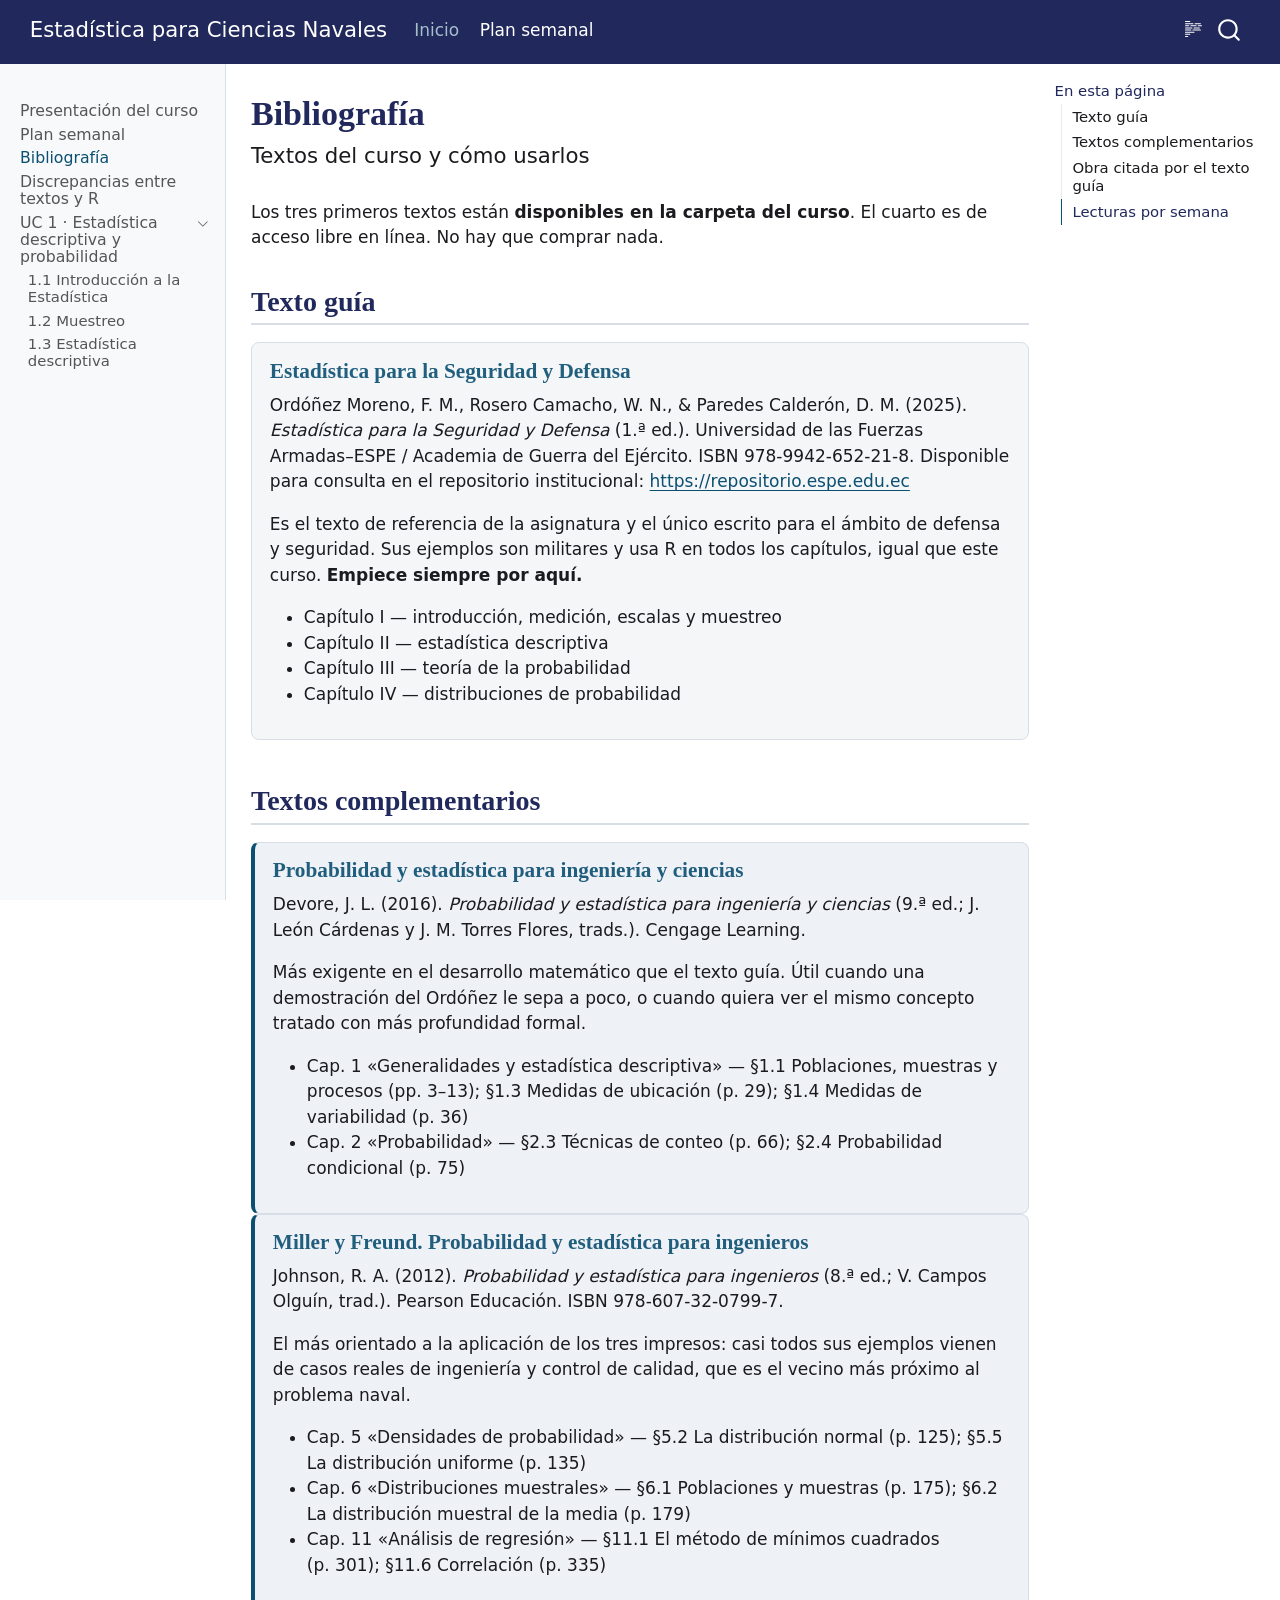
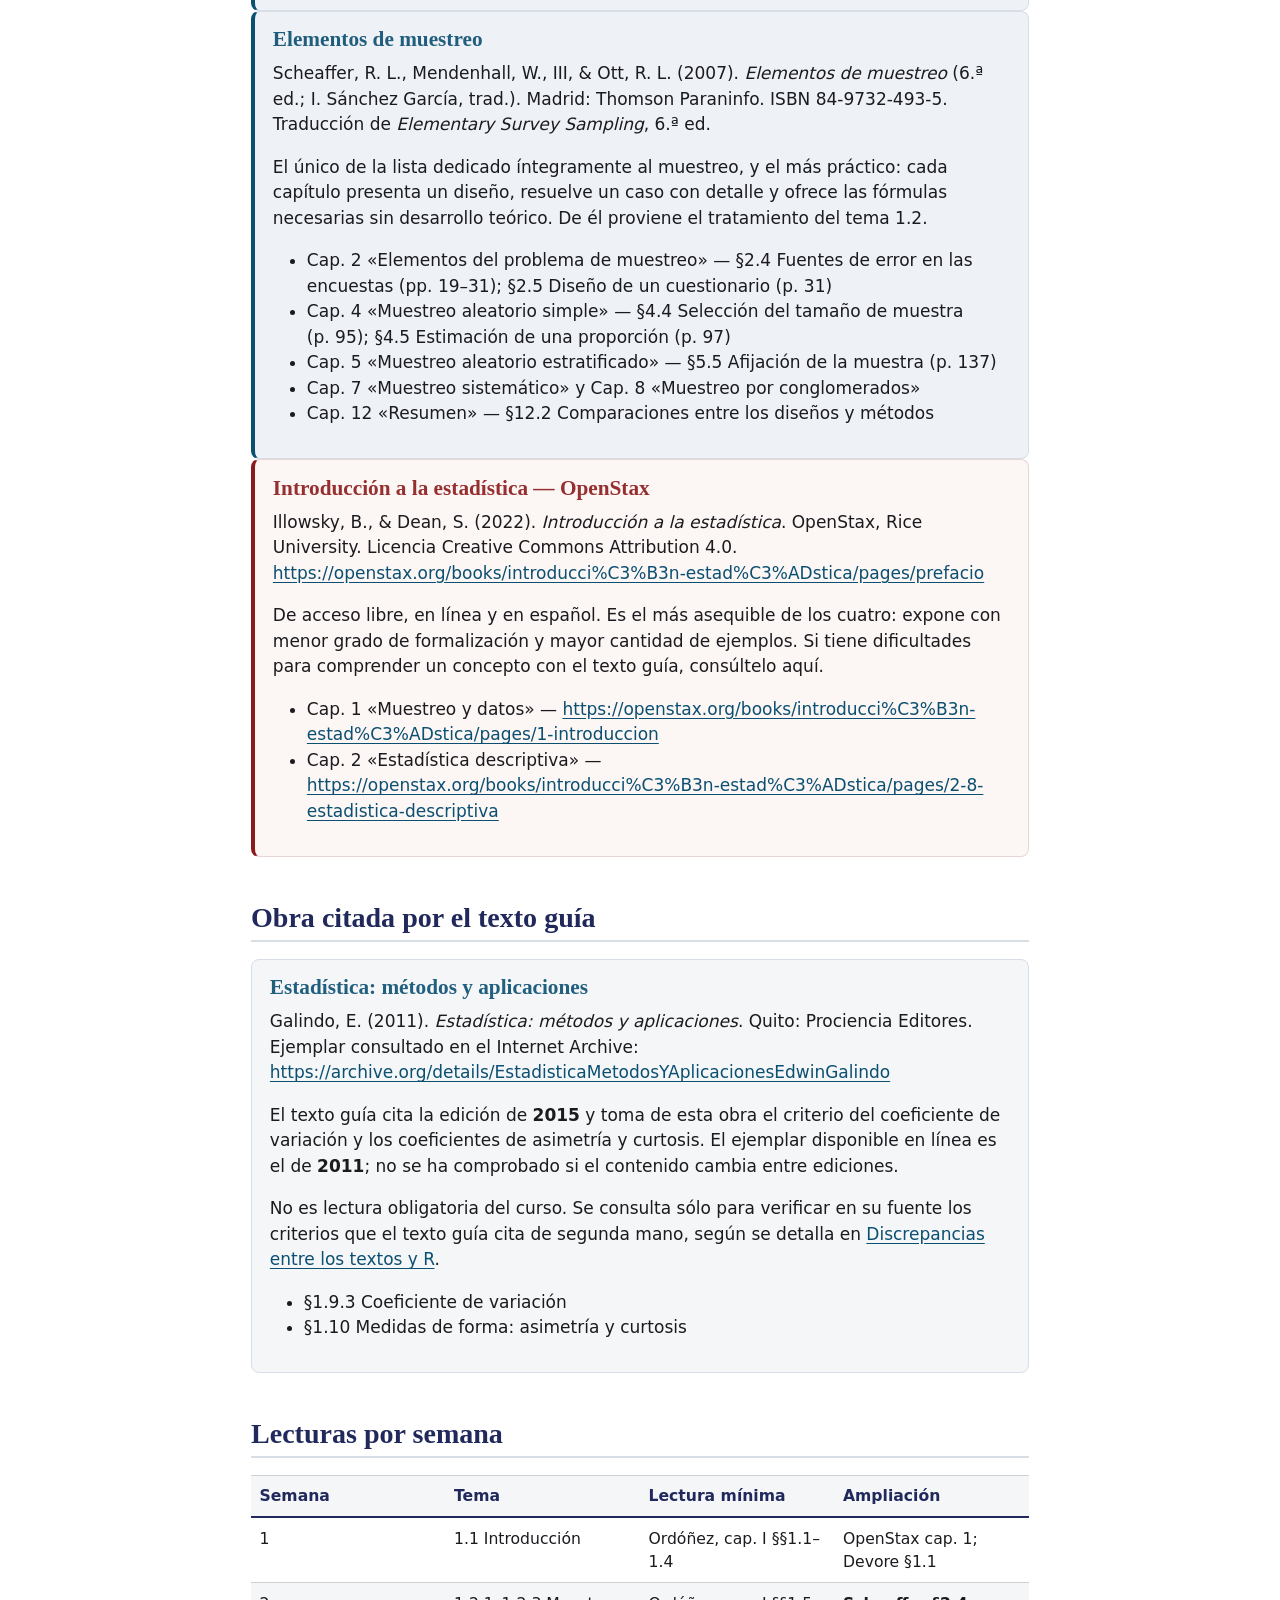
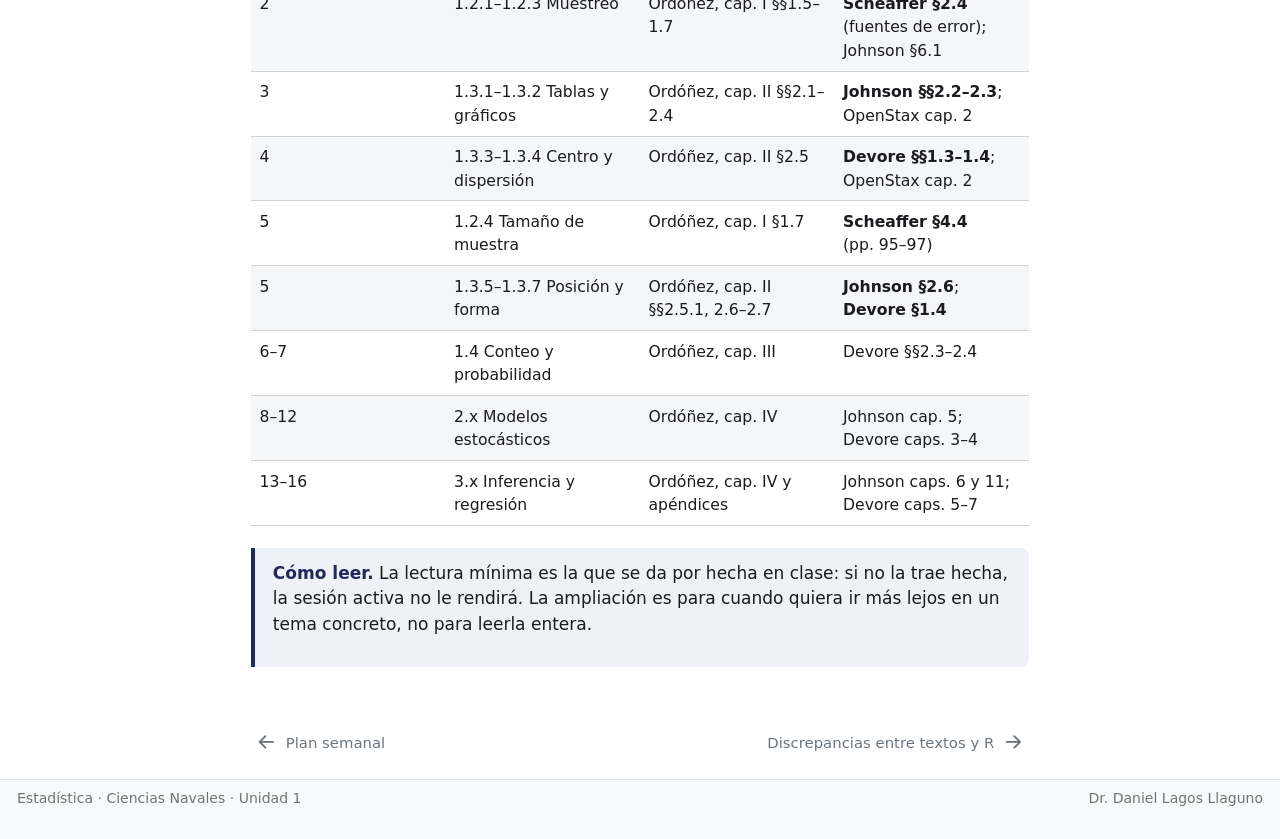
==== bibliografia.html @ 3f70411b "Built site for gh-pages" ====
<!DOCTYPE html>
<html xmlns="http://www.w3.org/1999/xhtml" lang="en" xml:lang="en"><head>

<meta charset="utf-8">
<meta name="generator" content="quarto-1.9.38">

<meta name="viewport" content="width=device-width, initial-scale=1.0, user-scalable=yes">


<title>Bibliografía – Estadística para Ciencias Navales</title>
<style>
/* Default styles provided by pandoc.
** See https://pandoc.org/MANUAL.html#variables-for-html for config info.
*/
code{white-space: pre-wrap;}
span.smallcaps{font-variant: small-caps;}
div.columns{display: flex; gap: min(4vw, 1.5em);}
div.column{flex: auto; overflow-x: auto;}
div.hanging-indent{margin-left: 1.5em; text-indent: -1.5em;}
ul.task-list{list-style: none;}
ul.task-list li input[type="checkbox"] {
  width: 0.8em;
  margin: 0 0.8em 0.2em -1em; /* quarto-specific, see https://github.com/quarto-dev/quarto-cli/issues/4556 */ 
  vertical-align: middle;
}
</style>


<script src="site_libs/quarto-nav/quarto-nav.js"></script>
<script src="site_libs/quarto-nav/headroom.min.js"></script>
<script src="site_libs/clipboard/clipboard.min.js"></script>
<script src="site_libs/quarto-search/autocomplete.umd.js"></script>
<script src="site_libs/quarto-search/fuse.min.js"></script>
<script src="site_libs/quarto-search/quarto-search.js"></script>
<meta name="quarto:offset" content="./">
<link href="./discrepancias.html" rel="next">
<link href="./plan.html" rel="prev">
<script src="site_libs/quarto-html/quarto.js" type="module"></script>
<script src="site_libs/quarto-html/tabsets/tabsets.js" type="module"></script>
<script src="site_libs/quarto-html/popper.min.js"></script>
<script src="site_libs/quarto-html/tippy.umd.min.js"></script>
<script src="site_libs/quarto-html/anchor.min.js"></script>
<link href="site_libs/quarto-html/tippy.css" rel="stylesheet">
<link href="site_libs/quarto-html/quarto-syntax-highlighting-15634bcf2e68342d4ad2dfa704d543f6.css" rel="stylesheet" id="quarto-text-highlighting-styles">
<script src="site_libs/bootstrap/bootstrap.min.js"></script>
<link href="site_libs/bootstrap/bootstrap-icons.css" rel="stylesheet">
<link href="site_libs/bootstrap/bootstrap-81cb3f419646fa24e098701434926e96.min.css" rel="stylesheet" append-hash="true" id="quarto-bootstrap" data-mode="light">
<script src="site_libs/quarto-contrib/live-runtime/live-runtime.js" type="module"></script>
<link href="site_libs/quarto-contrib/live-runtime/live-runtime.css" rel="stylesheet">
<script id="quarto-search-options" type="application/json">{
  "location": "navbar",
  "copy-button": false,
  "collapse-after": 3,
  "panel-placement": "end",
  "type": "overlay",
  "limit": 50,
  "keyboard-shortcut": [
    "f",
    "/",
    "s"
  ],
  "show-item-context": false,
  "language": {
    "search-no-results-text": "No results",
    "search-matching-documents-text": "matching documents",
    "search-copy-link-title": "Copy link to search",
    "search-hide-matches-text": "Hide additional matches",
    "search-more-match-text": "more match in this document",
    "search-more-matches-text": "more matches in this document",
    "search-clear-button-title": "Clear",
    "search-text-placeholder": "",
    "search-detached-cancel-button-title": "Cancel",
    "search-submit-button-title": "Submit",
    "search-label": "Search"
  }
}</script>
<style>html{ scroll-behavior: smooth; }</style>
<script type="module" src="site_libs/quarto-ojs/quarto-ojs-runtime.js"></script>
<link href="site_libs/quarto-ojs/quarto-ojs.css" rel="stylesheet">


</head>

<body class="nav-sidebar docked nav-fixed quarto-light">

<div id="quarto-search-results"></div>
  <header id="quarto-header" class="headroom fixed-top">
    <nav class="navbar navbar-expand-lg " data-bs-theme="dark">
      <div class="navbar-container container-fluid">
      <div class="navbar-brand-container mx-auto">
    <a class="navbar-brand" href="./index.html">
    <span class="navbar-title">Estadística para Ciencias Navales</span>
    </a>
  </div>
            <div id="quarto-search" class="" title="Search"></div>
          <button class="navbar-toggler" type="button" data-bs-toggle="collapse" data-bs-target="#navbarCollapse" aria-controls="navbarCollapse" role="menu" aria-expanded="false" aria-label="Toggle navigation" onclick="if (window.quartoToggleHeadroom) { window.quartoToggleHeadroom(); }">
  <span class="navbar-toggler-icon"></span>
</button>
          <div class="collapse navbar-collapse" id="navbarCollapse">
            <ul class="navbar-nav navbar-nav-scroll me-auto">
  <li class="nav-item">
    <a class="nav-link active" href="./index.html" aria-current="page"> 
<span class="menu-text">Inicio</span></a>
  </li>  
  <li class="nav-item">
    <a class="nav-link" href="./plan.html"> 
<span class="menu-text">Plan semanal</span></a>
  </li>  
</ul>
          </div> <!-- /navcollapse -->
            <div class="quarto-navbar-tools">
  <a href="" class="quarto-reader-toggle quarto-navigation-tool px-1" onclick="window.quartoToggleReader(); return false;" title="Toggle reader mode">
  <div class="quarto-reader-toggle-btn">
  <i class="bi"></i>
  </div>
</a>
</div>
      </div> <!-- /container-fluid -->
    </nav>
  <nav class="quarto-secondary-nav">
    <div class="container-fluid d-flex">
      <button type="button" class="quarto-btn-toggle btn" data-bs-toggle="collapse" role="button" data-bs-target=".quarto-sidebar-collapse-item" aria-controls="quarto-sidebar" aria-expanded="false" aria-label="Toggle sidebar navigation" onclick="if (window.quartoToggleHeadroom) { window.quartoToggleHeadroom(); }">
        <i class="bi bi-layout-text-sidebar-reverse"></i>
      </button>
        <nav class="quarto-page-breadcrumbs" aria-label="breadcrumb"><ol class="breadcrumb"><li class="breadcrumb-item"><a href="./bibliografia.html">Bibliografía</a></li></ol></nav>
        <a class="flex-grow-1" role="navigation" data-bs-toggle="collapse" data-bs-target=".quarto-sidebar-collapse-item" aria-controls="quarto-sidebar" aria-expanded="false" aria-label="Toggle sidebar navigation" onclick="if (window.quartoToggleHeadroom) { window.quartoToggleHeadroom(); }">      
        </a>
    </div>
  </nav>
</header>
<!-- content -->
<div id="quarto-content" class="quarto-container page-columns page-rows-contents page-layout-article page-navbar">
<!-- sidebar -->
  <nav id="quarto-sidebar" class="sidebar collapse collapse-horizontal quarto-sidebar-collapse-item sidebar-navigation docked overflow-auto">
    <div class="sidebar-menu-container"> 
    <ul class="list-unstyled mt-1">
        <li class="sidebar-item">
  <div class="sidebar-item-container"> 
  <a href="./index.html" class="sidebar-item-text sidebar-link">
 <span class="menu-text">Presentación del curso</span></a>
  </div>
</li>
        <li class="sidebar-item">
  <div class="sidebar-item-container"> 
  <a href="./plan.html" class="sidebar-item-text sidebar-link">
 <span class="menu-text">Plan semanal</span></a>
  </div>
</li>
        <li class="sidebar-item">
  <div class="sidebar-item-container"> 
  <a href="./bibliografia.html" class="sidebar-item-text sidebar-link active">
 <span class="menu-text">Bibliografía</span></a>
  </div>
</li>
        <li class="sidebar-item">
  <div class="sidebar-item-container"> 
  <a href="./discrepancias.html" class="sidebar-item-text sidebar-link">
 <span class="menu-text">Discrepancias entre textos y R</span></a>
  </div>
</li>
        <li class="sidebar-item sidebar-item-section">
      <div class="sidebar-item-container"> 
            <a class="sidebar-item-text sidebar-link text-start" data-bs-toggle="collapse" data-bs-target="#quarto-sidebar-section-1" role="navigation" aria-expanded="true">
 <span class="menu-text">UC 1 · Estadística descriptiva y probabilidad</span></a>
          <a class="sidebar-item-toggle text-start" data-bs-toggle="collapse" data-bs-target="#quarto-sidebar-section-1" role="navigation" aria-expanded="true" aria-label="Toggle section">
            <i class="bi bi-chevron-right ms-2"></i>
          </a> 
      </div>
      <ul id="quarto-sidebar-section-1" class="collapse list-unstyled sidebar-section depth1 show">  
          <li class="sidebar-item">
  <div class="sidebar-item-container"> 
  <a href="./unidad-1/tema-1-1.html" class="sidebar-item-text sidebar-link">
 <span class="menu-text">1.1 Introducción a la Estadística</span></a>
  </div>
</li>
          <li class="sidebar-item">
  <div class="sidebar-item-container"> 
  <a href="./unidad-1/tema-1-2.html" class="sidebar-item-text sidebar-link">
 <span class="menu-text">1.2 Muestreo</span></a>
  </div>
</li>
          <li class="sidebar-item">
  <div class="sidebar-item-container"> 
  <a href="./unidad-1/tema-1-3.html" class="sidebar-item-text sidebar-link">
 <span class="menu-text">1.3 Estadística descriptiva</span></a>
  </div>
</li>
      </ul>
  </li>
    </ul>
    </div>
</nav>
<div id="quarto-sidebar-glass" class="quarto-sidebar-collapse-item" data-bs-toggle="collapse" data-bs-target=".quarto-sidebar-collapse-item"></div>
<!-- margin-sidebar -->
    <div id="quarto-margin-sidebar" class="sidebar margin-sidebar">
        <nav id="TOC" role="doc-toc" class="toc-active">
    <h2 id="toc-title">En esta página</h2>
   
  <ul class="collapse">
  <li><a href="#texto-guía" id="toc-texto-guía" class="nav-link active" data-scroll-target="#texto-guía">Texto guía</a></li>
  <li><a href="#textos-complementarios" id="toc-textos-complementarios" class="nav-link" data-scroll-target="#textos-complementarios">Textos complementarios</a></li>
  <li><a href="#obra-citada-por-el-texto-guía" id="toc-obra-citada-por-el-texto-guía" class="nav-link" data-scroll-target="#obra-citada-por-el-texto-guía">Obra citada por el texto guía</a></li>
  <li><a href="#lecturas-por-semana" id="toc-lecturas-por-semana" class="nav-link" data-scroll-target="#lecturas-por-semana">Lecturas por semana</a></li>
  </ul>
</nav>
    </div>
<!-- main -->
<main class="content" id="quarto-document-content">

<header id="title-block-header" class="quarto-title-block default">
<div class="quarto-title">
<h1 class="title">Bibliografía</h1>
<p class="subtitle lead">Textos del curso y cómo usarlos</p>
</div>



<div class="quarto-title-meta">

    
  
    
  </div>
  


</header>


<p>Los tres primeros textos están <strong>disponibles en la carpeta del curso</strong>. El cuarto es de acceso libre en línea. No hay que comprar nada.</p>
<section id="texto-guía" class="level2">
<h2 class="anchored" data-anchor-id="texto-guía">Texto guía</h2>
<section id="estadística-para-la-seguridad-y-defensa" class="level4 tarjeta">
<h4 class="anchored" data-anchor-id="estadística-para-la-seguridad-y-defensa">Estadística para la Seguridad y Defensa</h4>
<p>Ordóñez Moreno, F. M., Rosero Camacho, W. N., &amp; Paredes Calderón, D. M. (2025). <em>Estadística para la Seguridad y Defensa</em> (1.ª ed.). Universidad de las Fuerzas Armadas–ESPE / Academia de Guerra del Ejército. ISBN 978-9942-652-21-8. Disponible para consulta en el repositorio institucional: <a href="https://repositorio.espe.edu.ec" class="uri">https://repositorio.espe.edu.ec</a></p>
<p>Es el texto de referencia de la asignatura y el único escrito para el ámbito de defensa y seguridad. Sus ejemplos son militares y usa R en todos los capítulos, igual que este curso. <strong>Empiece siempre por aquí.</strong></p>
<ul>
<li>Capítulo I — introducción, medición, escalas y muestreo</li>
<li>Capítulo II — estadística descriptiva</li>
<li>Capítulo III — teoría de la probabilidad</li>
<li>Capítulo IV — distribuciones de probabilidad</li>
</ul>
</section>
</section>
<section id="textos-complementarios" class="level2">
<h2 class="anchored" data-anchor-id="textos-complementarios">Textos complementarios</h2>
<section id="probabilidad-y-estadística-para-ingeniería-y-ciencias" class="level4 tarjeta-media">
<h4 class="anchored" data-anchor-id="probabilidad-y-estadística-para-ingeniería-y-ciencias">Probabilidad y estadística para ingeniería y ciencias</h4>
<p>Devore, J. L. (2016). <em>Probabilidad y estadística para ingeniería y ciencias</em> (9.ª ed.; J. León Cárdenas y J. M. Torres Flores, trads.). Cengage Learning.</p>
<p>Más exigente en el desarrollo matemático que el texto guía. Útil cuando una demostración del Ordóñez le sepa a poco, o cuando quiera ver el mismo concepto tratado con más profundidad formal.</p>
<ul>
<li>Cap. 1 «Generalidades y estadística descriptiva» — §1.1 Poblaciones, muestras y procesos (pp.&nbsp;3–13); §1.3 Medidas de ubicación (p.&nbsp;29); §1.4 Medidas de variabilidad (p.&nbsp;36)</li>
<li>Cap. 2 «Probabilidad» — §2.3 Técnicas de conteo (p.&nbsp;66); §2.4 Probabilidad condicional (p.&nbsp;75)</li>
</ul>
</section>
<section id="miller-y-freund.-probabilidad-y-estadística-para-ingenieros" class="level4 tarjeta-media">
<h4 class="anchored" data-anchor-id="miller-y-freund.-probabilidad-y-estadística-para-ingenieros">Miller y Freund. Probabilidad y estadística para ingenieros</h4>
<p>Johnson, R. A. (2012). <em>Probabilidad y estadística para ingenieros</em> (8.ª ed.; V. Campos Olguín, trad.). Pearson Educación. ISBN 978-607-32-0799-7.</p>
<p>El más orientado a la aplicación de los tres impresos: casi todos sus ejemplos vienen de casos reales de ingeniería y control de calidad, que es el vecino más próximo al problema naval.</p>
<ul>
<li>Cap. 5 «Densidades de probabilidad» — §5.2 La distribución normal (p.&nbsp;125); §5.5 La distribución uniforme (p.&nbsp;135)</li>
<li>Cap. 6 «Distribuciones muestrales» — §6.1 Poblaciones y muestras (p.&nbsp;175); §6.2 La distribución muestral de la media (p.&nbsp;179)</li>
<li>Cap. 11 «Análisis de regresión» — §11.1 El método de mínimos cuadrados (p.&nbsp;301); §11.6 Correlación (p.&nbsp;335)</li>
</ul>
</section>
<section id="elementos-de-muestreo" class="level4 tarjeta-media">
<h4 class="anchored" data-anchor-id="elementos-de-muestreo">Elementos de muestreo</h4>
<p>Scheaffer, R. L., Mendenhall, W., III, &amp; Ott, R. L. (2007). <em>Elementos de muestreo</em> (6.ª ed.; I. Sánchez García, trad.). Madrid: Thomson Paraninfo. ISBN 84-9732-493-5. Traducción de <em>Elementary Survey Sampling</em>, 6.ª ed.</p>
<p>El único de la lista dedicado íntegramente al muestreo, y el más práctico: cada capítulo presenta un diseño, resuelve un caso con detalle y ofrece las fórmulas necesarias sin desarrollo teórico. De él proviene el tratamiento del tema 1.2.</p>
<ul>
<li>Cap. 2 «Elementos del problema de muestreo» — §2.4 Fuentes de error en las encuestas (pp.&nbsp;19–31); §2.5 Diseño de un cuestionario (p.&nbsp;31)</li>
<li>Cap. 4 «Muestreo aleatorio simple» — §4.4 Selección del tamaño de muestra (p.&nbsp;95); §4.5 Estimación de una proporción (p.&nbsp;97)</li>
<li>Cap. 5 «Muestreo aleatorio estratificado» — §5.5 Afijación de la muestra (p.&nbsp;137)</li>
<li>Cap. 7 «Muestreo sistemático» y Cap. 8 «Muestreo por conglomerados»</li>
<li>Cap. 12 «Resumen» — §12.2 Comparaciones entre los diseños y métodos</li>
</ul>
</section>
<section id="introducción-a-la-estadística-openstax" class="level4 tarjeta-teal">
<h4 class="anchored" data-anchor-id="introducción-a-la-estadística-openstax">Introducción a la estadística — OpenStax</h4>
<p>Illowsky, B., &amp; Dean, S. (2022). <em>Introducción a la estadística</em>. OpenStax, Rice University. Licencia Creative Commons Attribution 4.0. <a href="https://openstax.org/books/introducci%C3%B3n-estad%C3%ADstica/pages/prefacio" class="uri">https://openstax.org/books/introducci%C3%B3n-estad%C3%ADstica/pages/prefacio</a></p>
<p>De acceso libre, en línea y en español. Es el más asequible de los cuatro: expone con menor grado de formalización y mayor cantidad de ejemplos. Si tiene dificultades para comprender un concepto con el texto guía, consúltelo aquí.</p>
<ul>
<li>Cap. 1 «Muestreo y datos» — <a href="https://openstax.org/books/introducci%C3%B3n-estad%C3%ADstica/pages/1-introduccion" class="uri">https://openstax.org/books/introducci%C3%B3n-estad%C3%ADstica/pages/1-introduccion</a></li>
<li>Cap. 2 «Estadística descriptiva» — <a href="https://openstax.org/books/introducci%C3%B3n-estad%C3%ADstica/pages/2-8-estadistica-descriptiva" class="uri">https://openstax.org/books/introducci%C3%B3n-estad%C3%ADstica/pages/2-8-estadistica-descriptiva</a></li>
</ul>
</section>
</section>
<section id="obra-citada-por-el-texto-guía" class="level2">
<h2 class="anchored" data-anchor-id="obra-citada-por-el-texto-guía">Obra citada por el texto guía</h2>
<section id="estadística-métodos-y-aplicaciones" class="level4 tarjeta">
<h4 class="anchored" data-anchor-id="estadística-métodos-y-aplicaciones">Estadística: métodos y aplicaciones</h4>
<p>Galindo, E. (2011). <em>Estadística: métodos y aplicaciones</em>. Quito: Prociencia Editores. Ejemplar consultado en el Internet Archive: <a href="https://archive.org/details/EstadisticaMetodosYAplicacionesEdwinGalindo" class="uri">https://archive.org/details/EstadisticaMetodosYAplicacionesEdwinGalindo</a></p>
<p>El texto guía cita la edición de <strong>2015</strong> y toma de esta obra el criterio del coeficiente de variación y los coeficientes de asimetría y curtosis. El ejemplar disponible en línea es el de <strong>2011</strong>; no se ha comprobado si el contenido cambia entre ediciones.</p>
<p>No es lectura obligatoria del curso. Se consulta sólo para verificar en su fuente los criterios que el texto guía cita de segunda mano, según se detalla en <a href="./discrepancias.html">Discrepancias entre los textos y R</a>.</p>
<ul>
<li>§1.9.3 Coeficiente de variación</li>
<li>§1.10 Medidas de forma: asimetría y curtosis</li>
</ul>
</section>
</section>
<section id="lecturas-por-semana" class="level2">
<h2 class="anchored" data-anchor-id="lecturas-por-semana">Lecturas por semana</h2>
<div class="tabla-ancha">
<table class="caption-top table">
<colgroup>
<col style="width: 25%">
<col style="width: 25%">
<col style="width: 25%">
<col style="width: 25%">
</colgroup>
<thead>
<tr class="header">
<th>Semana</th>
<th>Tema</th>
<th>Lectura mínima</th>
<th>Ampliación</th>
</tr>
</thead>
<tbody>
<tr class="odd">
<td>1</td>
<td>1.1 Introducción</td>
<td>Ordóñez, cap. I §§1.1–1.4</td>
<td>OpenStax cap. 1; Devore §1.1</td>
</tr>
<tr class="even">
<td>2</td>
<td>1.2.1–1.2.3 Muestreo</td>
<td>Ordóñez, cap. I §§1.5–1.7</td>
<td><strong>Scheaffer §2.4</strong> (fuentes de error); Johnson §6.1</td>
</tr>
<tr class="odd">
<td>3</td>
<td>1.3.1–1.3.2 Tablas y gráficos</td>
<td>Ordóñez, cap. II §§2.1–2.4</td>
<td><strong>Johnson §§2.2–2.3</strong>; OpenStax cap. 2</td>
</tr>
<tr class="even">
<td>4</td>
<td>1.3.3–1.3.4 Centro y dispersión</td>
<td>Ordóñez, cap. II §2.5</td>
<td><strong>Devore §§1.3–1.4</strong>; OpenStax cap. 2</td>
</tr>
<tr class="odd">
<td>5</td>
<td>1.2.4 Tamaño de muestra</td>
<td>Ordóñez, cap. I §1.7</td>
<td><strong>Scheaffer §4.4</strong> (pp.&nbsp;95–97)</td>
</tr>
<tr class="even">
<td>5</td>
<td>1.3.5–1.3.7 Posición y forma</td>
<td>Ordóñez, cap. II §§2.5.1, 2.6–2.7</td>
<td><strong>Johnson §2.6</strong>; <strong>Devore §1.4</strong></td>
</tr>
<tr class="odd">
<td>6–7</td>
<td>1.4 Conteo y probabilidad</td>
<td>Ordóñez, cap. III</td>
<td>Devore §§2.3–2.4</td>
</tr>
<tr class="even">
<td>8–12</td>
<td>2.x Modelos estocásticos</td>
<td>Ordóñez, cap. IV</td>
<td>Johnson cap. 5; Devore caps. 3–4</td>
</tr>
<tr class="odd">
<td>13–16</td>
<td>3.x Inferencia y regresión</td>
<td>Ordóñez, cap. IV y apéndices</td>
<td>Johnson caps. 6 y 11; Devore caps. 5–7</td>
</tr>
</tbody>
</table>
</div>
<div class="franja">
<p><strong>Cómo leer.</strong> La lectura mínima es la que se da por hecha en clase: si no la trae hecha, la sesión activa no le rendirá. La ampliación es para cuando quiera ir más lejos en un tema concreto, no para leerla entera.</p>
</div>


<script type="ojs-module-contents">
eyJjb250ZW50cyI6W119
</script>
<div id="exercise-loading-indicator" class="exercise-loading-indicator d-none d-flex align-items-center gap-2">
<div id="exercise-loading-status" class="d-flex gap-2">

</div>
<div class="spinner-grow spinner-grow-sm">

</div>
</div>
<script type="vfs-file">
W10=
</script>
</section>

</main> <!-- /main -->
<script type="ojs-module-contents">
eyJjb250ZW50cyI6W119
</script>
<script type="module">
if (window.location.protocol === "file:") { alert("The OJS runtime does not work with file:// URLs. Please use a web server to view this document."); }
window._ojs.paths.runtimeToDoc = "../..";
window._ojs.paths.runtimeToRoot = "../..";
window._ojs.paths.docToRoot = "";
window._ojs.selfContained = false;
window._ojs.runtime.interpretFromScriptTags();
</script>
<script id="quarto-html-after-body" type="application/javascript">
  window.document.addEventListener("DOMContentLoaded", function (event) {
    const icon = "";
    const anchorJS = new window.AnchorJS();
    anchorJS.options = {
      placement: 'right',
      icon: icon
    };
    anchorJS.add('.anchored');
    const isCodeAnnotation = (el) => {
      for (const clz of el.classList) {
        if (clz.startsWith('code-annotation-')) {                     
          return true;
        }
      }
      return false;
    }
    const onCopySuccess = function(e) {
      // button target
      const button = e.trigger;
      // don't keep focus
      button.blur();
      // flash "checked"
      button.classList.add('code-copy-button-checked');
      var currentTitle = button.getAttribute("title");
      button.setAttribute("title", "Copied!");
      let tooltip;
      if (window.bootstrap) {
        button.setAttribute("data-bs-toggle", "tooltip");
        button.setAttribute("data-bs-placement", "left");
        button.setAttribute("data-bs-title", "Copied!");
        tooltip = new bootstrap.Tooltip(button, 
          { trigger: "manual", 
            customClass: "code-copy-button-tooltip",
            offset: [0, -8]});
        tooltip.show();    
      }
      setTimeout(function() {
        if (tooltip) {
          tooltip.hide();
          button.removeAttribute("data-bs-title");
          button.removeAttribute("data-bs-toggle");
          button.removeAttribute("data-bs-placement");
        }
        button.setAttribute("title", currentTitle);
        button.classList.remove('code-copy-button-checked');
      }, 1000);
      // clear code selection
      e.clearSelection();
    }
    const getTextToCopy = function(trigger) {
      const outerScaffold = trigger.parentElement.cloneNode(true);
      const codeEl = outerScaffold.querySelector('code');
      for (const childEl of codeEl.children) {
        if (isCodeAnnotation(childEl)) {
          childEl.remove();
        }
      }
      return codeEl.innerText;
    }
    const clipboard = new window.ClipboardJS('.code-copy-button:not([data-in-quarto-modal])', {
      text: getTextToCopy
    });
    clipboard.on('success', onCopySuccess);
    if (window.document.getElementById('quarto-embedded-source-code-modal')) {
      const clipboardModal = new window.ClipboardJS('.code-copy-button[data-in-quarto-modal]', {
        text: getTextToCopy,
        container: window.document.getElementById('quarto-embedded-source-code-modal')
      });
      clipboardModal.on('success', onCopySuccess);
    }
      var localhostRegex = new RegExp(/^(?:http|https):\/\/localhost\:?[0-9]*\//);
      var mailtoRegex = new RegExp(/^mailto:/);
        var filterRegex = new RegExp("https:\/\/Thc02\.github\.io\/Estadistica\/");
      var isInternal = (href) => {
          return filterRegex.test(href) || localhostRegex.test(href) || mailtoRegex.test(href);
      }
      // Inspect non-navigation links and adorn them if external
     var links = window.document.querySelectorAll('a[href]:not(.nav-link):not(.navbar-brand):not(.toc-action):not(.sidebar-link):not(.sidebar-item-toggle):not(.pagination-link):not(.no-external):not([aria-hidden]):not(.dropdown-item):not(.quarto-navigation-tool):not(.about-link)');
      for (var i=0; i<links.length; i++) {
        const link = links[i];
        if (!isInternal(link.href)) {
          // undo the damage that might have been done by quarto-nav.js in the case of
          // links that we want to consider external
          if (link.dataset.originalHref !== undefined) {
            link.href = link.dataset.originalHref;
          }
            // target, if specified
            link.setAttribute("target", "_blank");
            if (link.getAttribute("rel") === null) {
              link.setAttribute("rel", "noopener");
            }
        }
      }
    function tippyHover(el, contentFn, onTriggerFn, onUntriggerFn) {
      const config = {
        allowHTML: true,
        maxWidth: 500,
        delay: 100,
        arrow: false,
        appendTo: function(el) {
            return el.parentElement;
        },
        interactive: true,
        interactiveBorder: 10,
        theme: 'quarto',
        placement: 'bottom-start',
      };
      if (contentFn) {
        config.content = contentFn;
      }
      if (onTriggerFn) {
        config.onTrigger = onTriggerFn;
      }
      if (onUntriggerFn) {
        config.onUntrigger = onUntriggerFn;
      }
      window.tippy(el, config); 
    }
    const noterefs = window.document.querySelectorAll('a[role="doc-noteref"]');
    for (var i=0; i<noterefs.length; i++) {
      const ref = noterefs[i];
      tippyHover(ref, function() {
        // use id or data attribute instead here
        let href = ref.getAttribute('data-footnote-href') || ref.getAttribute('href');
        try { href = new URL(href).hash; } catch {}
        const id = href.replace(/^#\/?/, "");
        const note = window.document.getElementById(id);
        if (note) {
          return note.innerHTML;
        } else {
          return "";
        }
      });
    }
    const xrefs = window.document.querySelectorAll('a.quarto-xref');
    const processXRef = (id, note) => {
      // Strip column container classes
      const stripColumnClz = (el) => {
        el.classList.remove("page-full", "page-columns");
        if (el.children) {
          for (const child of el.children) {
            stripColumnClz(child);
          }
        }
      }
      stripColumnClz(note)
      if (id === null || id.startsWith('sec-')) {
        // Special case sections, only their first couple elements
        const container = document.createElement("div");
        if (note.children && note.children.length > 2) {
          container.appendChild(note.children[0].cloneNode(true));
          for (let i = 1; i < note.children.length; i++) {
            const child = note.children[i];
            if (child.tagName === "P" && child.innerText === "") {
              continue;
            } else {
              container.appendChild(child.cloneNode(true));
              break;
            }
          }
          if (window.Quarto?.typesetMath) {
            window.Quarto.typesetMath(container);
          }
          return container.innerHTML
        } else {
          if (window.Quarto?.typesetMath) {
            window.Quarto.typesetMath(note);
          }
          return note.innerHTML;
        }
      } else {
        // Remove any anchor links if they are present
        const anchorLink = note.querySelector('a.anchorjs-link');
        if (anchorLink) {
          anchorLink.remove();
        }
        if (window.Quarto?.typesetMath) {
          window.Quarto.typesetMath(note);
        }
        if (note.classList.contains("callout")) {
          return note.outerHTML;
        } else {
          return note.innerHTML;
        }
      }
    }
    for (var i=0; i<xrefs.length; i++) {
      const xref = xrefs[i];
      tippyHover(xref, undefined, function(instance) {
        instance.disable();
        let url = xref.getAttribute('href');
        let hash = undefined; 
        if (url.startsWith('#')) {
          hash = url;
        } else {
          try { hash = new URL(url).hash; } catch {}
        }
        if (hash) {
          const id = hash.replace(/^#\/?/, "");
          const note = window.document.getElementById(id);
          if (note !== null) {
            try {
              const html = processXRef(id, note.cloneNode(true));
              instance.setContent(html);
            } finally {
              instance.enable();
              instance.show();
            }
          } else {
            // See if we can fetch this
            fetch(url.split('#')[0])
            .then(res => res.text())
            .then(html => {
              const parser = new DOMParser();
              const htmlDoc = parser.parseFromString(html, "text/html");
              const note = htmlDoc.getElementById(id);
              if (note !== null) {
                const html = processXRef(id, note);
                instance.setContent(html);
              } 
            }).finally(() => {
              instance.enable();
              instance.show();
            });
          }
        } else {
          // See if we can fetch a full url (with no hash to target)
          // This is a special case and we should probably do some content thinning / targeting
          fetch(url)
          .then(res => res.text())
          .then(html => {
            const parser = new DOMParser();
            const htmlDoc = parser.parseFromString(html, "text/html");
            const note = htmlDoc.querySelector('main.content');
            if (note !== null) {
              // This should only happen for chapter cross references
              // (since there is no id in the URL)
              // remove the first header
              if (note.children.length > 0 && note.children[0].tagName === "HEADER") {
                note.children[0].remove();
              }
              const html = processXRef(null, note);
              instance.setContent(html);
            } 
          }).finally(() => {
            instance.enable();
            instance.show();
          });
        }
      }, function(instance) {
      });
    }
        let selectedAnnoteEl;
        const selectorForAnnotation = ( cell, annotation) => {
          let cellAttr = 'data-code-cell="' + cell + '"';
          let lineAttr = 'data-code-annotation="' +  annotation + '"';
          const selector = 'span[' + cellAttr + '][' + lineAttr + ']';
          return selector;
        }
        const selectCodeLines = (annoteEl) => {
          const doc = window.document;
          const targetCell = annoteEl.getAttribute("data-target-cell");
          const targetAnnotation = annoteEl.getAttribute("data-target-annotation");
          const annoteSpan = window.document.querySelector(selectorForAnnotation(targetCell, targetAnnotation));
          const lines = annoteSpan.getAttribute("data-code-lines").split(",");
          const lineIds = lines.map((line) => {
            return targetCell + "-" + line;
          })
          let top = null;
          let height = null;
          let parent = null;
          if (lineIds.length > 0) {
              //compute the position of the single el (top and bottom and make a div)
              const el = window.document.getElementById(lineIds[0]);
              top = el.offsetTop;
              height = el.offsetHeight;
              parent = el.parentElement.parentElement;
            if (lineIds.length > 1) {
              const lastEl = window.document.getElementById(lineIds[lineIds.length - 1]);
              const bottom = lastEl.offsetTop + lastEl.offsetHeight;
              height = bottom - top;
            }
            if (top !== null && height !== null && parent !== null) {
              // cook up a div (if necessary) and position it 
              let div = window.document.getElementById("code-annotation-line-highlight");
              if (div === null) {
                div = window.document.createElement("div");
                div.setAttribute("id", "code-annotation-line-highlight");
                div.style.position = 'absolute';
                parent.appendChild(div);
              }
              div.style.top = top - 2 + "px";
              div.style.height = height + 4 + "px";
              div.style.left = 0;
              let gutterDiv = window.document.getElementById("code-annotation-line-highlight-gutter");
              if (gutterDiv === null) {
                gutterDiv = window.document.createElement("div");
                gutterDiv.setAttribute("id", "code-annotation-line-highlight-gutter");
                gutterDiv.style.position = 'absolute';
                const codeCell = window.document.getElementById(targetCell);
                const gutter = codeCell.querySelector('.code-annotation-gutter');
                gutter.appendChild(gutterDiv);
              }
              gutterDiv.style.top = top - 2 + "px";
              gutterDiv.style.height = height + 4 + "px";
            }
            selectedAnnoteEl = annoteEl;
          }
        };
        const unselectCodeLines = () => {
          const elementsIds = ["code-annotation-line-highlight", "code-annotation-line-highlight-gutter"];
          elementsIds.forEach((elId) => {
            const div = window.document.getElementById(elId);
            if (div) {
              div.remove();
            }
          });
          selectedAnnoteEl = undefined;
        };
          // Handle positioning of the toggle
      window.addEventListener(
        "resize",
        throttle(() => {
          elRect = undefined;
          if (selectedAnnoteEl) {
            selectCodeLines(selectedAnnoteEl);
          }
        }, 10)
      );
      function throttle(fn, ms) {
      let throttle = false;
      let timer;
        return (...args) => {
          if(!throttle) { // first call gets through
              fn.apply(this, args);
              throttle = true;
          } else { // all the others get throttled
              if(timer) clearTimeout(timer); // cancel #2
              timer = setTimeout(() => {
                fn.apply(this, args);
                timer = throttle = false;
              }, ms);
          }
        };
      }
        // Attach click handler to the DT
        const annoteDls = window.document.querySelectorAll('dt[data-target-cell]');
        for (const annoteDlNode of annoteDls) {
          annoteDlNode.addEventListener('click', (event) => {
            const clickedEl = event.target;
            if (clickedEl !== selectedAnnoteEl) {
              unselectCodeLines();
              const activeEl = window.document.querySelector('dt[data-target-cell].code-annotation-active');
              if (activeEl) {
                activeEl.classList.remove('code-annotation-active');
              }
              selectCodeLines(clickedEl);
              clickedEl.classList.add('code-annotation-active');
            } else {
              // Unselect the line
              unselectCodeLines();
              clickedEl.classList.remove('code-annotation-active');
            }
          });
        }
    const findCites = (el) => {
      const parentEl = el.parentElement;
      if (parentEl) {
        const cites = parentEl.dataset.cites;
        if (cites) {
          return {
            el,
            cites: cites.split(' ')
          };
        } else {
          return findCites(el.parentElement)
        }
      } else {
        return undefined;
      }
    };
    var bibliorefs = window.document.querySelectorAll('a[role="doc-biblioref"]');
    for (var i=0; i<bibliorefs.length; i++) {
      const ref = bibliorefs[i];
      const citeInfo = findCites(ref);
      if (citeInfo) {
        tippyHover(citeInfo.el, function() {
          var popup = window.document.createElement('div');
          citeInfo.cites.forEach(function(cite) {
            var citeDiv = window.document.createElement('div');
            citeDiv.classList.add('hanging-indent');
            citeDiv.classList.add('csl-entry');
            var biblioDiv = window.document.getElementById('ref-' + cite);
            if (biblioDiv) {
              citeDiv.innerHTML = biblioDiv.innerHTML;
            }
            popup.appendChild(citeDiv);
          });
          return popup.innerHTML;
        });
      }
    }
  });
  </script>
<nav class="page-navigation">
  <div class="nav-page nav-page-previous">
      <a href="./plan.html" class="pagination-link" aria-label="Plan semanal">
        <i class="bi bi-arrow-left-short"></i> <span class="nav-page-text">Plan semanal</span>
      </a>          
  </div>
  <div class="nav-page nav-page-next">
      <a href="./discrepancias.html" class="pagination-link" aria-label="Discrepancias entre textos y R">
        <span class="nav-page-text">Discrepancias entre textos y R</span> <i class="bi bi-arrow-right-short"></i>
      </a>
  </div>
</nav>
</div> <!-- /content -->
<footer class="footer">
  <div class="nav-footer">
    <div class="nav-footer-left">
<p>Estadística · Ciencias Navales · Unidad 1</p>
</div>   
    <div class="nav-footer-center">
      &nbsp;
    </div>
    <div class="nav-footer-right">
<p>Dr.&nbsp;Daniel Lagos Llaguno</p>
</div>
  </div>
</footer>




<script src="site_libs/quarto-html/zenscroll-min.js"></script>
</body></html>
---- site_libs/quarto-html/tippy.css ----
.tippy-box[data-animation=fade][data-state=hidden]{opacity:0}[data-tippy-root]{max-width:calc(100vw - 10px)}.tippy-box{position:relative;background-color:#333;color:#fff;border-radius:4px;font-size:14px;line-height:1.4;white-space:normal;outline:0;transition-property:transform,visibility,opacity}.tippy-box[data-placement^=top]>.tippy-arrow{bottom:0}.tippy-box[data-placement^=top]>.tippy-arrow:before{bottom:-7px;left:0;border-width:8px 8px 0;border-top-color:initial;transform-origin:center top}.tippy-box[data-placement^=bottom]>.tippy-arrow{top:0}.tippy-box[data-placement^=bottom]>.tippy-arrow:before{top:-7px;left:0;border-width:0 8px 8px;border-bottom-color:initial;transform-origin:center bottom}.tippy-box[data-placement^=left]>.tippy-arrow{right:0}.tippy-box[data-placement^=left]>.tippy-arrow:before{border-width:8px 0 8px 8px;border-left-color:initial;right:-7px;transform-origin:center left}.tippy-box[data-placement^=right]>.tippy-arrow{left:0}.tippy-box[data-placement^=right]>.tippy-arrow:before{left:-7px;border-width:8px 8px 8px 0;border-right-color:initial;transform-origin:center right}.tippy-box[data-inertia][data-state=visible]{transition-timing-function:cubic-bezier(.54,1.5,.38,1.11)}.tippy-arrow{width:16px;height:16px;color:#333}.tippy-arrow:before{content:"";position:absolute;border-color:transparent;border-style:solid}.tippy-content{position:relative;padding:5px 9px;z-index:1}
---- site_libs/quarto-html/quarto-syntax-highlighting-15634bcf2e68342d4ad2dfa704d543f6.css ----
/* quarto syntax highlight colors */
:root {
  --quarto-hl-ot-color: #003B4F;
  --quarto-hl-at-color: #657422;
  --quarto-hl-ss-color: #20794D;
  --quarto-hl-an-color: #5E5E5E;
  --quarto-hl-fu-color: #4758AB;
  --quarto-hl-st-color: #20794D;
  --quarto-hl-cf-color: #003B4F;
  --quarto-hl-op-color: #5E5E5E;
  --quarto-hl-er-color: #AD0000;
  --quarto-hl-bn-color: #AD0000;
  --quarto-hl-al-color: #AD0000;
  --quarto-hl-va-color: #111111;
  --quarto-hl-bu-color: inherit;
  --quarto-hl-ex-color: inherit;
  --quarto-hl-pp-color: #AD0000;
  --quarto-hl-in-color: #5E5E5E;
  --quarto-hl-vs-color: #20794D;
  --quarto-hl-wa-color: #5E5E5E;
  --quarto-hl-do-color: #5E5E5E;
  --quarto-hl-im-color: #00769E;
  --quarto-hl-ch-color: #20794D;
  --quarto-hl-dt-color: #AD0000;
  --quarto-hl-fl-color: #AD0000;
  --quarto-hl-co-color: #5E5E5E;
  --quarto-hl-cv-color: #5E5E5E;
  --quarto-hl-cn-color: #8f5902;
  --quarto-hl-sc-color: #5E5E5E;
  --quarto-hl-dv-color: #AD0000;
  --quarto-hl-kw-color: #003B4F;
}

/* other quarto variables */
:root {
  --quarto-font-monospace: SFMono-Regular, Menlo, Monaco, Consolas, "Liberation Mono", "Courier New", monospace;
}

/* syntax highlight based on Pandoc's rules */
pre > code.sourceCode > span {
  color: #003B4F;
}

code.sourceCode > span {
  color: #003B4F;
}

div.sourceCode,
div.sourceCode pre.sourceCode {
  color: #003B4F;
}

/* Normal */
code span {
  color: #003B4F;
}

/* Alert */
code span.al {
  color: #AD0000;
  font-style: inherit;
}

/* Annotation */
code span.an {
  color: #5E5E5E;
  font-style: inherit;
}

/* Attribute */
code span.at {
  color: #657422;
  font-style: inherit;
}

/* BaseN */
code span.bn {
  color: #AD0000;
  font-style: inherit;
}

/* BuiltIn */
code span.bu {
  font-style: inherit;
}

/* ControlFlow */
code span.cf {
  color: #003B4F;
  font-weight: bold;
  font-style: inherit;
}

/* Char */
code span.ch {
  color: #20794D;
  font-style: inherit;
}

/* Constant */
code span.cn {
  color: #8f5902;
  font-style: inherit;
}

/* Comment */
code span.co {
  color: #5E5E5E;
  font-style: inherit;
}

/* CommentVar */
code span.cv {
  color: #5E5E5E;
  font-style: italic;
}

/* Documentation */
code span.do {
  color: #5E5E5E;
  font-style: italic;
}

/* DataType */
code span.dt {
  color: #AD0000;
  font-style: inherit;
}

/* DecVal */
code span.dv {
  color: #AD0000;
  font-style: inherit;
}

/* Error */
code span.er {
  color: #AD0000;
  font-style: inherit;
}

/* Extension */
code span.ex {
  font-style: inherit;
}

/* Float */
code span.fl {
  color: #AD0000;
  font-style: inherit;
}

/* Function */
code span.fu {
  color: #4758AB;
  font-style: inherit;
}

/* Import */
code span.im {
  color: #00769E;
  font-style: inherit;
}

/* Information */
code span.in {
  color: #5E5E5E;
  font-style: inherit;
}

/* Keyword */
code span.kw {
  color: #003B4F;
  font-weight: bold;
  font-style: inherit;
}

/* Operator */
code span.op {
  color: #5E5E5E;
  font-style: inherit;
}

/* Other */
code span.ot {
  color: #003B4F;
  font-style: inherit;
}

/* Preprocessor */
code span.pp {
  color: #AD0000;
  font-style: inherit;
}

/* SpecialChar */
code span.sc {
  color: #5E5E5E;
  font-style: inherit;
}

/* SpecialString */
code span.ss {
  color: #20794D;
  font-style: inherit;
}

/* String */
code span.st {
  color: #20794D;
  font-style: inherit;
}

/* Variable */
code span.va {
  color: #111111;
  font-style: inherit;
}

/* VerbatimString */
code span.vs {
  color: #20794D;
  font-style: inherit;
}

/* Warning */
code span.wa {
  color: #5E5E5E;
  font-style: italic;
}

.prevent-inlining {
  content: "</";
}

/*# sourceMappingURL=f23921c56f73e400b49028c9186a1aa0.css.map */
---- site_libs/quarto-contrib/live-runtime/live-runtime.css ----
.quarto-light{--exercise-main-color: var(--bs-body-color, var(--r-main-color, #212529));--exercise-output-color: var(--bs-black, #000000);--exercise-main-bg: var(--bs-body-bg, var(--r-background-color, #ffffff));--exercise-primary-rgb: var(--bs-primary-rgb, 13, 110, 253);--exercise-gray: var(--bs-gray-300, #dee2e6);--exercise-cap-bg: var(--bs-light-bg-subtle, #f8f8f8);--exercise-line-bg: rgba(var(--exercise-primary-rgb), .05);--exercise-line-gutter-bg: rgba(var(--exercise-primary-rgb), .1);--exercise-code-block-color: var(--quarto-scss-export-code-block-color, var(--exercise-main-color));--exercise-code-block-bg: var(--quarto-scss-export-code-block-bg, var(--exercise-main-bg))}.quarto-dark{--exercise-main-color: var(--bs-body-color, var(--r-main-color, #ffffff));--exercise-output-color: var(--bs-body-color, #ffffff);--exercise-main-bg: var(--bs-body-bg, var(--r-background-color, #222222));--exercise-primary-rgb: var(--bs-primary-rgb, 55, 90, 127);--exercise-gray: var(--bs-gray-700, #434343);--exercise-cap-bg: var(--bs-card-cap-bg, #505050);--exercise-line-bg: rgba(var(--exercise-primary-rgb), .2);--exercise-line-gutter-bg: rgba(var(--exercise-primary-rgb), .4);--exercise-code-block-color: var(--quarto-scss-export-code-block-color, var(--exercise-main-color));--exercise-code-block-bg: var(--quarto-scss-export-code-block-bg, var(--exercise-main-bg))}.webr-ojs-exercise.exercise-solution,.webr-ojs-exercise.exercise-hint{border:var(--exercise-gray) 1px solid;border-radius:5px;padding:1rem}.exercise-hint .exercise-hint,.exercise-solution .exercise-solution{border:none;padding:0}.webr-ojs-exercise.exercise-solution>.callout,.webr-ojs-exercise.exercise-hint>.callout{margin:-1rem;border:0}#exercise-loading-indicator{position:fixed;bottom:0;right:0;font-size:1.2rem;padding:.2rem .75rem;border:1px solid var(--exercise-gray);background-color:var(--exercise-cap-bg);border-top-left-radius:5px}#exercise-loading-indicator>.spinner-grow{min-width:1rem}.exercise-loading-details+.exercise-loading-details:before{content:"/ "}@media only screen and (max-width: 576px){#exercise-loading-indicator{font-size:.8rem;padding:.1rem .5rem}#exercise-loading-indicator>.spinner-grow{min-width:.66rem}#exercise-loading-indicator .gap-2{gap:.2rem!important}#exercise-loading-indicator .spinner-grow{--bs-spinner-width: .66rem;--bs-spinner-height: .66rem}}.btn.btn-exercise-editor:disabled,.btn.btn-exercise-editor.disabled,.btn-exercise-editor fieldset:disabled .btn{transition:opacity .5s}.card.exercise-editor .card-header a.btn{--bs-btn-padding-x: .5rem;--bs-btn-padding-y: .15rem;--bs-btn-font-size: .75rem}.quarto-dark .card.exercise-editor .card-header .btn.btn-outline-dark{--bs-btn-color: #f8f8f8;--bs-btn-border-color: #f8f8f8;--bs-btn-hover-color: #000;--bs-btn-hover-bg: #f8f8f8;--bs-btn-hover-border-color: #f8f8f8;--bs-btn-focus-shadow-rgb: 248, 248, 248;--bs-btn-active-color: #000;--bs-btn-active-bg: #f8f8f8;--bs-btn-active-border-color: #f8f8f8;--bs-btn-active-shadow: inset 0 3px 5px rgba(0, 0, 0, .125);--bs-btn-disabled-color: #f8f8f8;--bs-btn-disabled-bg: transparent;--bs-btn-disabled-border-color: #f8f8f8;--bs-btn-bg: transparent;--bs-gradient: none}.card.exercise-editor{--exercise-min-lines: 0;--exercise-max-lines: infinity;--exercise-font-size: var(--bs-body-font-size, 1rem)}.card.exercise-editor .card-header{padding:.5rem 1rem;background-color:var(--exercise-cap-bg);border-bottom:1px solid rgba(0,0,0,.175)}.card.exercise-editor .cm-editor{color:var(--exercise-code-block-color);background-color:var(--exercise-code-block-bg);max-height:calc(var(--exercise-max-lines) * 1.4 * var(--exercise-font-size) + 8px)}.card.exercise-editor .cm-content{caret-color:var(--exercise-code-block-color)}.card.exercise-editor .cm-cursor,.card.exercise-editor .cm-dropCursor{border-left-color:var(--exercise-code-block-color)}.card.exercise-editor .cm-focused .cm-selectionBackgroundm .cm-selectionBackground,.card.exercise-editor .cm-content ::selection{background-color:rgba(var(--exercise-primary-rgb),.1)}.card.exercise-editor .cm-activeLine{background-color:var(--exercise-line-bg)}.card.exercise-editor .cm-activeLineGutter{background-color:var(--exercise-line-gutter-bg)}.card.exercise-editor .cm-gutters{background-color:var(--exercise-cap-bg);color:var(--exercise-main-color);border-right:1px solid var(--exercise-gray)}.card.exercise-editor .cm-content,.card.exercise-editor .cm-gutter{min-height:calc(var(--exercise-min-lines) * 1.4 * var(--exercise-font-size) + 8px)}.card.exercise-editor .cm-scroller{line-height:1.4;overflow:auto}:root{--exercise-editor-hl-al: var(--quarto-hl-al-color, #AD0000);--exercise-editor-hl-an: var(--quarto-hl-an-color, #5E5E5E);--exercise-editor-hl-at: var(--quarto-hl-at-color, #657422);--exercise-editor-hl-bn: var(--quarto-hl-bn-color, #AD0000);--exercise-editor-hl-ch: var(--quarto-hl-ch-color, #20794D);--exercise-editor-hl-co: var(--quarto-hl-co-color, #5E5E5E);--exercise-editor-hl-cv: var(--quarto-hl-cv-color, #5E5E5E);--exercise-editor-hl-cn: var(--quarto-hl-cn-color, #8f5902);--exercise-editor-hl-cf: var(--quarto-hl-cf-color, #003B4F);--exercise-editor-hl-dt: var(--quarto-hl-dt-color, #AD0000);--exercise-editor-hl-dv: var(--quarto-hl-dv-color, #AD0000);--exercise-editor-hl-do: var(--quarto-hl-do-color, #5E5E5E);--exercise-editor-hl-er: var(--quarto-hl-er-color, #AD0000);--exercise-editor-hl-fl: var(--quarto-hl-fl-color, #AD0000);--exercise-editor-hl-fu: var(--quarto-hl-fu-color, #4758AB);--exercise-editor-hl-im: var(--quarto-hl-im-color, #00769E);--exercise-editor-hl-in: var(--quarto-hl-in-color, #5E5E5E);--exercise-editor-hl-kw: var(--quarto-hl-kw-color, #003B4F);--exercise-editor-hl-op: var(--quarto-hl-op-color, #5E5E5E);--exercise-editor-hl-ot: var(--quarto-hl-ot-color, #003B4F);--exercise-editor-hl-pp: var(--quarto-hl-pp-color, #AD0000);--exercise-editor-hl-sc: var(--quarto-hl-sc-color, #5E5E5E);--exercise-editor-hl-ss: var(--quarto-hl-ss-color, #20794D);--exercise-editor-hl-st: var(--quarto-hl-st-color, #20794D);--exercise-editor-hl-va: var(--quarto-hl-va-color, #111111);--exercise-editor-hl-vs: var(--quarto-hl-vs-color, #20794D);--exercise-editor-hl-wa: var(--quarto-hl-wa-color, #5E5E5E)}*[data-bs-theme=dark]{--exercise-editor-hl-al: var(--quarto-hl-al-color, #f07178);--exercise-editor-hl-an: var(--quarto-hl-an-color, #d4d0ab);--exercise-editor-hl-at: var(--quarto-hl-at-color, #00e0e0);--exercise-editor-hl-bn: var(--quarto-hl-bn-color, #d4d0ab);--exercise-editor-hl-bu: var(--quarto-hl-bu-color, #abe338);--exercise-editor-hl-ch: var(--quarto-hl-ch-color, #abe338);--exercise-editor-hl-co: var(--quarto-hl-co-color, #f8f8f2);--exercise-editor-hl-cv: var(--quarto-hl-cv-color, #ffd700);--exercise-editor-hl-cn: var(--quarto-hl-cn-color, #ffd700);--exercise-editor-hl-cf: var(--quarto-hl-cf-color, #ffa07a);--exercise-editor-hl-dt: var(--quarto-hl-dt-color, #ffa07a);--exercise-editor-hl-dv: var(--quarto-hl-dv-color, #d4d0ab);--exercise-editor-hl-do: var(--quarto-hl-do-color, #f8f8f2);--exercise-editor-hl-er: var(--quarto-hl-er-color, #f07178);--exercise-editor-hl-ex: var(--quarto-hl-ex-color, #00e0e0);--exercise-editor-hl-fl: var(--quarto-hl-fl-color, #d4d0ab);--exercise-editor-hl-fu: var(--quarto-hl-fu-color, #ffa07a);--exercise-editor-hl-im: var(--quarto-hl-im-color, #abe338);--exercise-editor-hl-in: var(--quarto-hl-in-color, #d4d0ab);--exercise-editor-hl-kw: var(--quarto-hl-kw-color, #ffa07a);--exercise-editor-hl-op: var(--quarto-hl-op-color, #ffa07a);--exercise-editor-hl-ot: var(--quarto-hl-ot-color, #00e0e0);--exercise-editor-hl-pp: var(--quarto-hl-pp-color, #dcc6e0);--exercise-editor-hl-re: var(--quarto-hl-re-color, #00e0e0);--exercise-editor-hl-sc: var(--quarto-hl-sc-color, #abe338);--exercise-editor-hl-ss: var(--quarto-hl-ss-color, #abe338);--exercise-editor-hl-st: var(--quarto-hl-st-color, #abe338);--exercise-editor-hl-va: var(--quarto-hl-va-color, #00e0e0);--exercise-editor-hl-vs: var(--quarto-hl-vs-color, #abe338);--exercise-editor-hl-wa: var(--quarto-hl-wa-color, #dcc6e0)}pre>code.sourceCode span.tok-keyword,.exercise-editor-body>.cm-editor span.tok-keyword{color:var(--exercise-editor-hl-kw)}pre>code.sourceCode span.tok-operator,.exercise-editor-body>.cm-editor span.tok-operator{color:var(--exercise-editor-hl-op)}pre>code.sourceCode span.tok-definitionOperator,.exercise-editor-body>.cm-editor span.tok-definitionOperator{color:var(--exercise-editor-hl-ot)}pre>code.sourceCode span.tok-compareOperator,.exercise-editor-body>.cm-editor span.tok-compareOperator{color:var(--exercise-editor-hl-ot)}pre>code.sourceCode span.tok-attributeName,.exercise-editor-body>.cm-editor span.tok-attributeName{color:var(--exercise-editor-hl-at)}pre>code.sourceCode span.tok-controlKeyword,.exercise-editor-body>.cm-editor span.tok-controlKeyword{color:var(--exercise-editor-hl-cf)}pre>code.sourceCode span.tok-comment,.exercise-editor-body>.cm-editor span.tok-comment{color:var(--exercise-editor-hl-co)}pre>code.sourceCode span.tok-string,.exercise-editor-body>.cm-editor span.tok-string{color:var(--exercise-editor-hl-st)}pre>code.sourceCode span.tok-string2,.exercise-editor-body>.cm-editor span.tok-string2{color:var(--exercise-editor-hl-ss)}pre>code.sourceCode span.tok-variableName,.exercise-editor-body>.cm-editor span.tok-variableName{color:var(--exercise-editor-hl-va)}pre>code.sourceCode span.tok-bool,pre>code.sourceCode span.tok-literal,pre>code.sourceCode span.tok-separator,.exercise-editor-body>.cm-editor span.tok-bool,.exercise-editor-body>.cm-editor span.tok-literal,.exercise-editor-body>.cm-editor span.tok-separator{color:var(--exercise-editor-hl-cn)}pre>code.sourceCode span.tok-bool,pre>code.sourceCode span.tok-literal,.exercise-editor-body>.cm-editor span.tok-bool,.exercise-editor-body>.cm-editor span.tok-literal{color:var(--exercise-editor-hl-cn)}pre>code.sourceCode span.tok-number,pre>code.sourceCode span.tok-integer,.exercise-editor-body>.cm-editor span.tok-number,.exercise-editor-body>.cm-editor span.tok-integer{color:var(--exercise-editor-hl-dv)}pre>code.sourceCode span.tok-function-variableName,.exercise-editor-body>.cm-editor span.tok-function-variableName{color:var(--exercise-editor-hl-fu)}pre>code.sourceCode span.tok-function-attributeName,.exercise-editor-body>.cm-editor span.tok-function-attributeName{color:var(--exercise-editor-hl-at)}div.exercise-cell-output.cell-output pre code,div.exercise-cell-output.cell-output-stdout pre code,div.exercise-cell-output.cell-output-stderr pre code{white-space:pre-wrap;word-wrap:break-word}div.exercise-cell-output.cell-output-stdout pre code,div.exercise-cell-output pre code span.cell-output-stdout{color:var(--exercise-output-color, #000000)}div.exercise-cell-output.cell-output-stderr pre code,div.exercise-cell-output pre code span.cell-output-stderr{color:var(--exercise-editor-hl-er, #AD0000)}div.cell-output-pyodide table{border:none;margin:0 auto 1em}div.cell-output-pyodide thead{border-bottom:1px solid var(--exercise-main-color)}div.cell-output-pyodide td,div.cell-output-pyodide th,div.cell-output-pyodide tr{padding:.5em;line-height:normal}div.cell-output-pyodide th{font-weight:700}div.cell-output-display canvas{background-color:#fff}.tab-pane>.exercise-tab-pane-header+div.webr-ojs-exercise{margin-top:1em}.alert .exercise-feedback p:last-child{margin-bottom:0}.alert.exercise-grade{animation-duration:.25s;animation-name:exercise-grade-slidein}@keyframes exercise-grade-slidein{0%{transform:translateY(10px);opacity:0}to{transform:translateY(0);opacity:1}}.alert.exercise-grade p:last-child{margin-bottom:0}.alert.exercise-grade pre{white-space:pre-wrap;color:inherit}.observablehq pre>code.sourceCode{white-space:pre;position:relative}.observablehq div.sourceCode{margin:1em 0!important}.observablehq pre.sourceCode{margin:0!important}@media screen{.observablehq div.sourceCode{overflow:auto}}@media print{.observablehq pre>code.sourceCode{white-space:pre-wrap}.observablehq pre>code.sourceCode>span{text-indent:-5em;padding-left:5em}}.reveal .d-none{display:none!important}.reveal .d-flex{display:flex!important}.reveal .card.exercise-editor .justify-content-between{justify-content:space-between!important}.reveal .card.exercise-editor .align-items-center{align-items:center!important}.reveal .card.exercise-editor .gap-1{gap:.25rem!important}.reveal .card.exercise-editor .gap-2{gap:.5rem!important}.reveal .card.exercise-editor .gap-3{gap:.75rem!important}.reveal .card.exercise-editor{--exercise-font-size: 1.3rem;margin:1rem 0;border:1px solid rgba(0,0,0,.175);border-radius:.375rem;font-size:var(--exercise-font-size);overflow:hidden}.reveal .card.exercise-editor .card-header{padding:.5rem 1rem;background-color:var(--exercise-cap-bg);border-bottom:1px solid rgba(0,0,0,.175)}.reveal .cell-output-webr.cell-output-display,.reveal .cell-output-pyodide.cell-output-display{text-align:center}.quarto-light .reveal .btn.btn-exercise-editor.btn-primary{--exercise-btn-bg: var(--bs-btn-bg, #0d6efd);--exercise-btn-color: var(--bs-btn-color, #ffffff);--exercise-btn-border-color: var(--bs-btn-border-color, #0d6efd);--exercise-btn-hover-border-color: var(--bs-btn-hover-border-color, #0b5ed7);--exercise-btn-hover-bg: var(--bs-btn-hover-bg, #0b5ed7);--exercise-btn-hover-color: var(--bs-btn-hover-color, #ffffff)}.quarto-dark .reveal .btn.btn-exercise-editor.btn-primary{--exercise-btn-bg: var(--bs-btn-bg, #375a7f);--exercise-btn-color: var(--bs-btn-color, #ffffff);--exercise-btn-border-color: var(--bs-btn-border-color, #375a7f);--exercise-btn-hover-border-color: var(--bs-btn-hover-border-color, #2c4866);--exercise-btn-hover-bg: var(--bs-btn-hover-bg, #2c4866);--exercise-btn-hover-color: var(--bs-btn-hover-color, #ffffff)}.quarto-light .reveal .btn.btn-exercise-editor.btn-outline-dark{--exercise-btn-bg: var(--bs-btn-bg, transparent);--exercise-btn-color: var(--bs-btn-color, #333);--exercise-btn-border-color: var(--bs-btn-border-color, #333);--exercise-btn-hover-border-color: var(--bs-btn-hover-border-color, #333);--exercise-btn-hover-bg: var(--bs-btn-hover-bg, #333);--exercise-btn-hover-color: var(--bs-btn-hover-color, #ffffff)}.quarto-dark .reveal .btn.btn-exercise-editor.btn-outline-dark{--exercise-btn-bg: var(--bs-btn-bg, transparent);--exercise-btn-color: var(--bs-btn-color, #f8f8f8);--exercise-btn-border-color: var(--bs-btn-border-color, #f8f8f8);--exercise-btn-hover-border-color: var(--bs-btn-hover-border-color, #f8f8f8);--exercise-btn-hover-bg: var(--bs-btn-hover-bg, #f8f8f8);--exercise-btn-hover-color: var(--bs-btn-hover-color, #000000)}@media only screen and (max-width: 576px){:not(.reveal) .card-header .btn-exercise-editor>.btn-label-exercise-editor{max-width:0px;margin-left:-4px;overflow:hidden;transition:max-width .2s ease-in,margin-left .05s ease-out .2s}:not(.reveal) .card-header .btn-exercise-editor:hover>.btn-label-exercise-editor{position:inherit;max-width:80px;margin-left:0;transition:max-width .2s ease-out .05s,margin-left .05s ease-in}}.reveal .card.exercise-editor .btn-group{border-radius:.375rem;position:relative;display:inline-flex;vertical-align:middle}.reveal .card.exercise-editor .btn-group>.btn{position:relative;flex:1 1 auto}.reveal .card.exercise-editor .btn-group>:not(.btn-check:first-child)+.btn,.reveal .card.exercise-editor .btn-group>.btn-group:not(:first-child){margin-left:-1px}.reveal .card.exercise-editor .btn-group>.btn:not(:last-child):not(.dropdown-toggle),.reveal .card.exercise-editor .btn-group>.btn.dropdown-toggle-split:first-child,.reveal .card.exercise-editor .btn-group>.btn-group:not(:last-child)>.btn{border-top-right-radius:0;border-bottom-right-radius:0}.reveal .card.exercise-editor .btn-group>.btn:nth-child(n+3),.reveal .card.exercise-editor .btn-group>:not(.btn-check)+.btn,.reveal .card.exercise-editor .btn-group>.btn-group:not(:first-child)>.btn{border-top-left-radius:0;border-bottom-left-radius:0}.reveal .btn.btn-exercise-editor{display:inline-block;padding:.25rem .5rem;font-size:1rem;color:var(--exercise-btn-color);background-color:var(--exercise-btn-bg);text-align:center;text-decoration:none;vertical-align:middle;cursor:pointer;user-select:none;border:1px solid var(--exercise-btn-border-color);border-radius:.375rem;transition:color .15s ease-in-out,background-color .15s ease-in-out,border-color .15s ease-in-out,box-shadow .15s ease-in-out}.reveal .btn.btn-exercise-editor:hover{color:var(--exercise-btn-hover-color);background-color:var(--exercise-btn-hover-bg);border-color:var(--exercise-btn-hover-border-color)}.reveal .btn.btn-exercise-editor:disabled,.reveal .btn.btn-exercise-editor.disabled,.reveal .btn-exercise-editor fieldset:disabled .btn{pointer-events:none;opacity:.65}.reveal .card.exercise-editor .spinner-grow{background-color:currentcolor;opacity:0;display:inline-block;width:1.5rem;height:1.5rem;vertical-align:-.125em;border-radius:50%;animation:.75s linear infinite spinner-grow}.reveal .cell-output-container pre code{overflow:auto;max-height:initial}.reveal .alert.exercise-grade{font-size:.55em;position:relative;padding:1rem;margin:1rem 0;border-radius:.25rem;color:var(--exercise-alert-color);background-color:var(--exercise-alert-bg);border:1px solid var(--exercise-alert-border-color)}.reveal .alert.exercise-grade .alert-link{font-weight:700;color:var(--exercise-alert-link-color)}.quarto-light .reveal .exercise-grade.alert-info{--exercise-alert-color: #055160;--exercise-alert-bg: #cff4fc;--exercise-alert-border-color: #9eeaf9;--exercise-alert-link-color: #055160}.quarto-light .reveal .exercise-grade.alert-success{--exercise-alert-color: #0a3622;--exercise-alert-bg: #d1e7dd;--exercise-alert-border-color: #a3cfbb;--exercise-alert-link-color: #0a3622}.quarto-light .reveal .exercise-grade.alert-warning{--exercise-alert-color: #664d03;--exercise-alert-bg: #fff3cd;--exercise-alert-border-color: #ffe69c;--exercise-alert-link-color: #664d03}.quarto-light .reveal .exercise-grade.alert-danger{--exercise-alert-color: #58151c;--exercise-alert-bg: #f8d7da;--exercise-alert-border-color: #f1aeb5;--exercise-alert-link-color: #58151c}.quarto-dark .reveal .exercise-grade.alert-info{--exercise-alert-color: #ffffff;--exercise-alert-bg: #3498db;--exercise-alert-border-color: #3498db;--exercise-alert-link-color: #ffffff}.quarto-dark .reveal .exercise-grade.alert-success{--exercise-alert-color: #ffffff;--exercise-alert-bg: #00bc8c;--exercise-alert-border-color: #00bc8c;--exercise-alert-link-color: #ffffff}.quarto-dark .reveal .exercise-grade.alert-warning{--exercise-alert-color: #ffffff;--exercise-alert-bg: #f39c12;--exercise-alert-border-color: #f39c12;--exercise-alert-link-color: #ffffff}.quarto-dark .reveal .exercise-grade.alert-danger{--exercise-alert-color: #ffffff;--exercise-alert-bg: #e74c3c;--exercise-alert-border-color: #e74c3c;--exercise-alert-link-color: #ffffff}
---- site_libs/quarto-ojs/quarto-ojs.css ----
span.ojs-inline span div {
  display: inline-block;
}

/* add some breathing room between display outputs and text especially */
div.cell + section,
div.cell + h1,
div.cell + h2,
div.cell + h3,
div.cell + h4,
div.cell + h5,
div.cell + h6,
div.cell + p {
  margin-top: 1rem;
}

div[nodetype="declaration"]:not([data-output="all"])
  div.observablehq:not(observablehq--error) {
  display: none;
}

/* mimic bootstrap behavior which is always correct in observablehq outputs */
.observablehq a:not([href]):not([class]),
.observablehq a:not([href]):not([class]):hover {
  color: inherit;
  text-decoration: none;
}

.observablehq .observablehq--inspect {
  --code-fallback: Consolas, monaco, monospace;
  font-family: var(--bs-font-monospace, var(--code-fallback));
  font-size: 0.8em;
}

.observablehq--field {
  margin-left: 1rem;
}

.observablehq--caret {
  margin-right: 2px;
  vertical-align: baseline;
}

.observablehq--collapsed,
.observablehq--expanded.observablehq--inspect a {
  cursor: pointer;
}

/* classes directly from observable's runtime */
.observablehq--key,
.observablehq--index {
  color: var(--quarto-hl-dt-color);
}

.observablehq--string {
  color: var(--quarto-hl-st-color);
}

.observablehq--bigint,
.observablehq--date,
.observablehq--number,
.observablehq--regexp,
.observablehq--symbol {
  color: var(--quarto-hl-dv-color);
}

.observablehq--null,
.observablehq--boolean,
.observablehq--undefined,
.observablehq--keyword {
  color: var(--quarto-hl-kw-color);
}

/* In addition, their import statements specifically come highlighted by hljs.
   (probably some legacy feature of theirs?) We handle those here as well. 

   Just to be on the safe side, we select on observable's 'md-pre'
   class as well, in case someone else uses hljs and wishes to put
   their own highlighting.

   TODO Note that to make our highlighting consistent, we're
   overriding the "im" class to present like a keyword. I should make
   sure this looks right everywhere, but I don't know how to test it
   comprehensively.
*/

code.javascript span.im {
  color: var(--quarto-hl-kw-color);
}

pre.observablehq--md-pre span.hljs-keyword {
  color: var(--quarto-hl-kw-color);
}

pre.observablehq--md-pre span.hljs-string {
  color: var(--quarto-hl-st-color);
}

pre.observablehq--md-pre .span.hljs-date,
pre.observablehq--md-pre .span.hljs-number,
pre.observablehq--md-pre .span.hljs-regexp,
pre.observablehq--md-pre .span.hljs-symbol {
  color: var(--quarto-hl-dv-color);
}

/* Other general niceties, but it's possible that we should do this on a page-by-page basis */

input {
  vertical-align: middle;
}

input[type="radio"],
input[type="checkbox"] {
  margin: 0px 0px 3px 0px;
}

.observable-in-a-box-waiting-for-module-import {
  visibility: hidden;
}

/* play nicely w/ sidebar layout */
.panel-sidebar .observablehq > form[class^="oi-"] {
  flex-wrap: wrap !important;
}

/* likely that this only makes sense with bootstrap. TODO check with charles */
.observablehq table {
  font-size: 0.9em !important;
}

.quarto-ojs-hide {
  display: none;
}

.quarto-ojs-error-pinpoint {
  border-bottom: 2px dotted #e51400;
  font-weight: 700;
  cursor: pointer;
}

code span.quarto-ojs-error-pinpoint {
  color: inherit;
}

.observablehq--error .observablehq--inspect {
  font-size: 0.875em !important;
}

.observablehq--error .callout {
  margin-bottom: 0;
  margin-top: 0;
}

/* this counteracts the negative margin which observablehq uses in their tables at runtime */
.quarto-ojs-table-fixup {
  padding-left: 14px;
}

div.observablehq input[type="date"] {
  border-style: solid;
  padding: 0.8em 0.5em 0.8em 0.5em;
  border-color: rgba(220, 220, 220, 0.3);
}
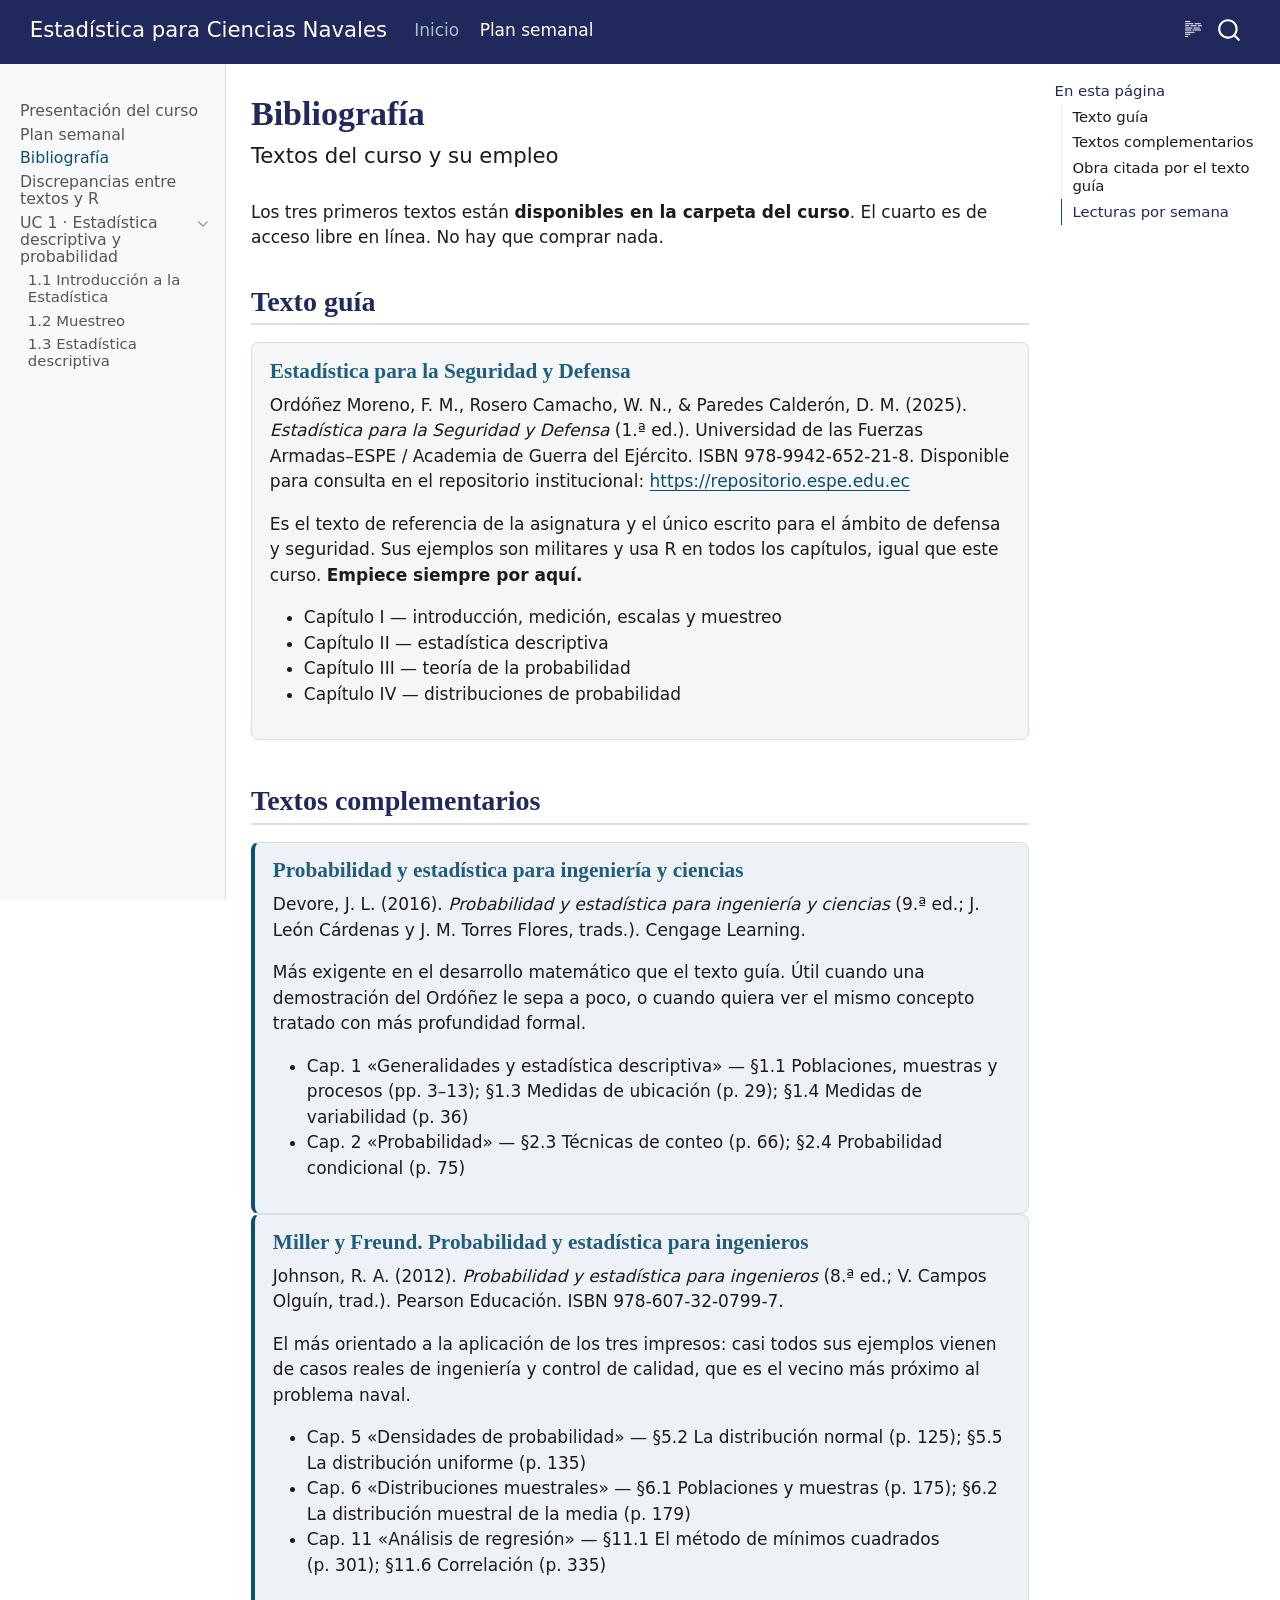
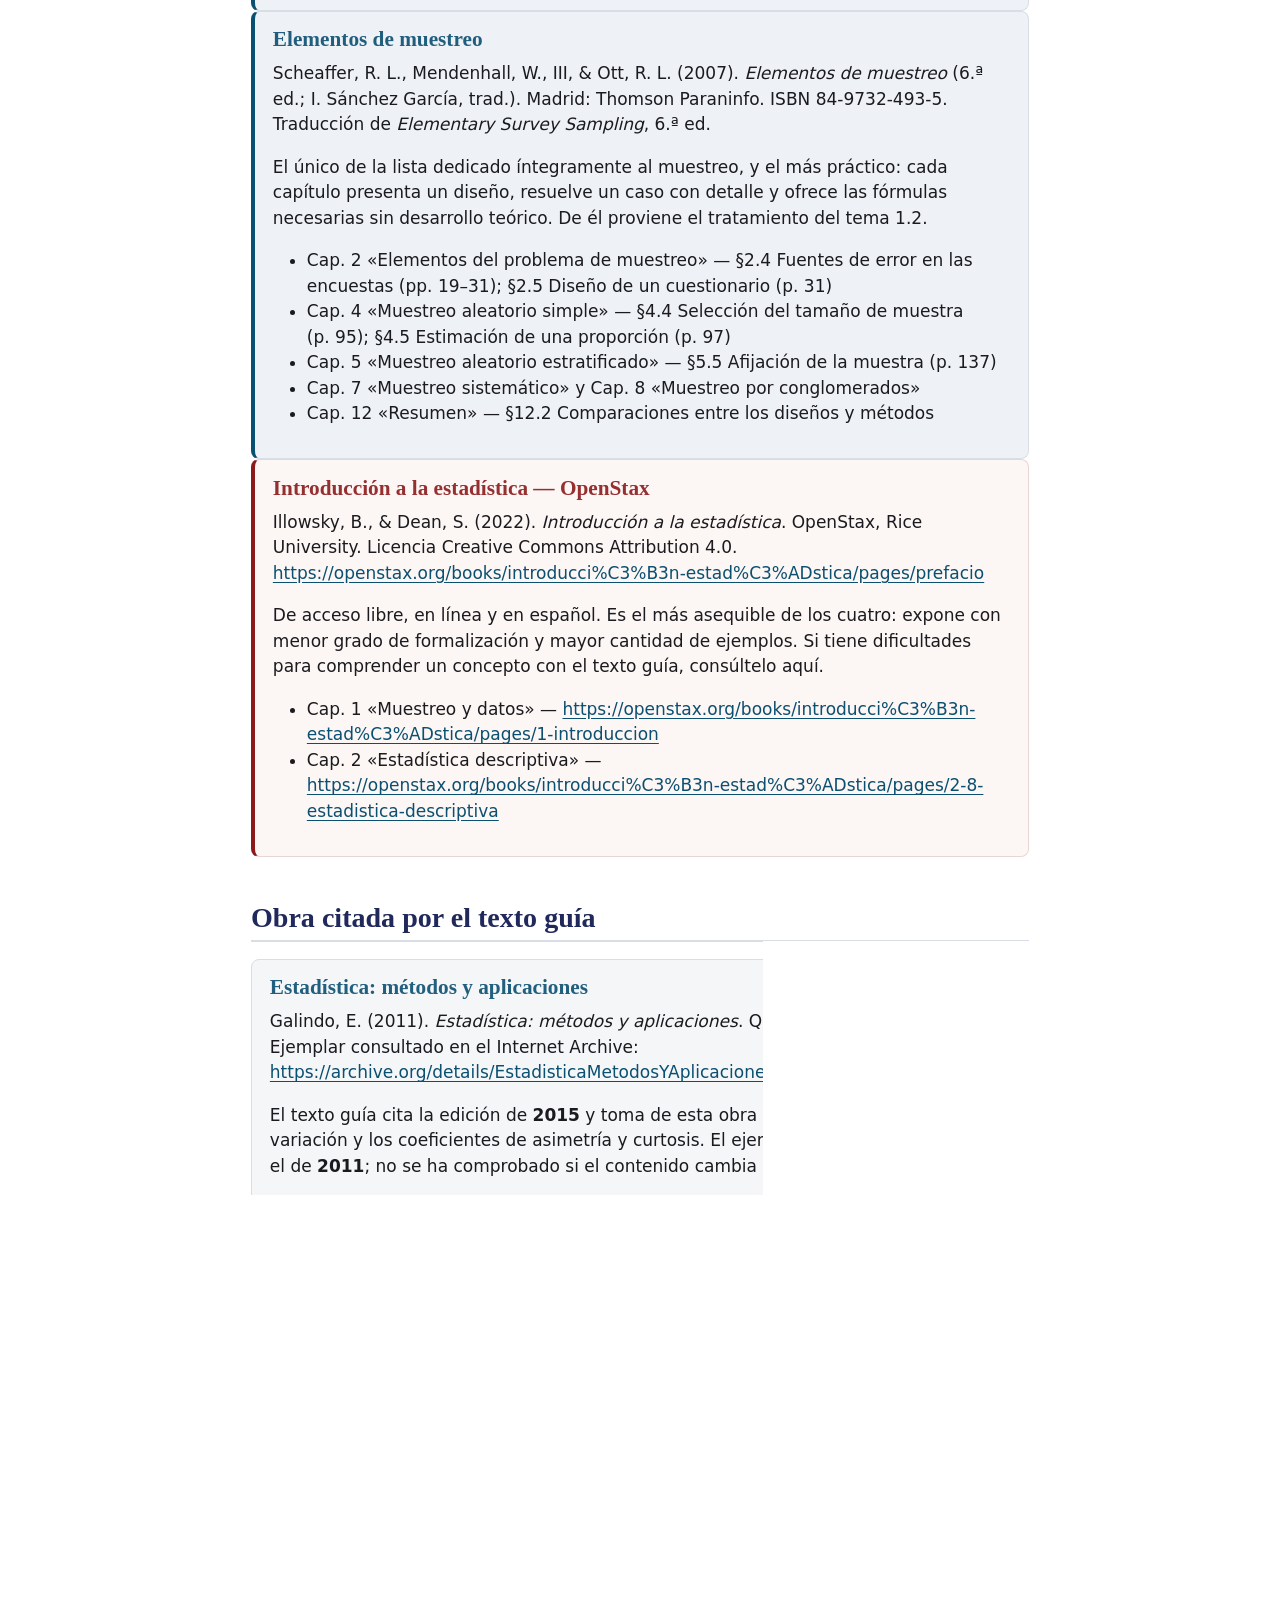
==== commit a84e0581: "Built site for gh-pages" ====
--- a/bibliografia.html
+++ b/bibliografia.html
@@ -210,7 +210,7 @@
 <header id="title-block-header" class="quarto-title-block default">
 <div class="quarto-title">
 <h1 class="title">Bibliografía</h1>
-<p class="subtitle lead">Textos del curso y cómo usarlos</p>
+<p class="subtitle lead">Textos del curso y su empleo</p>
 </div>
 
 
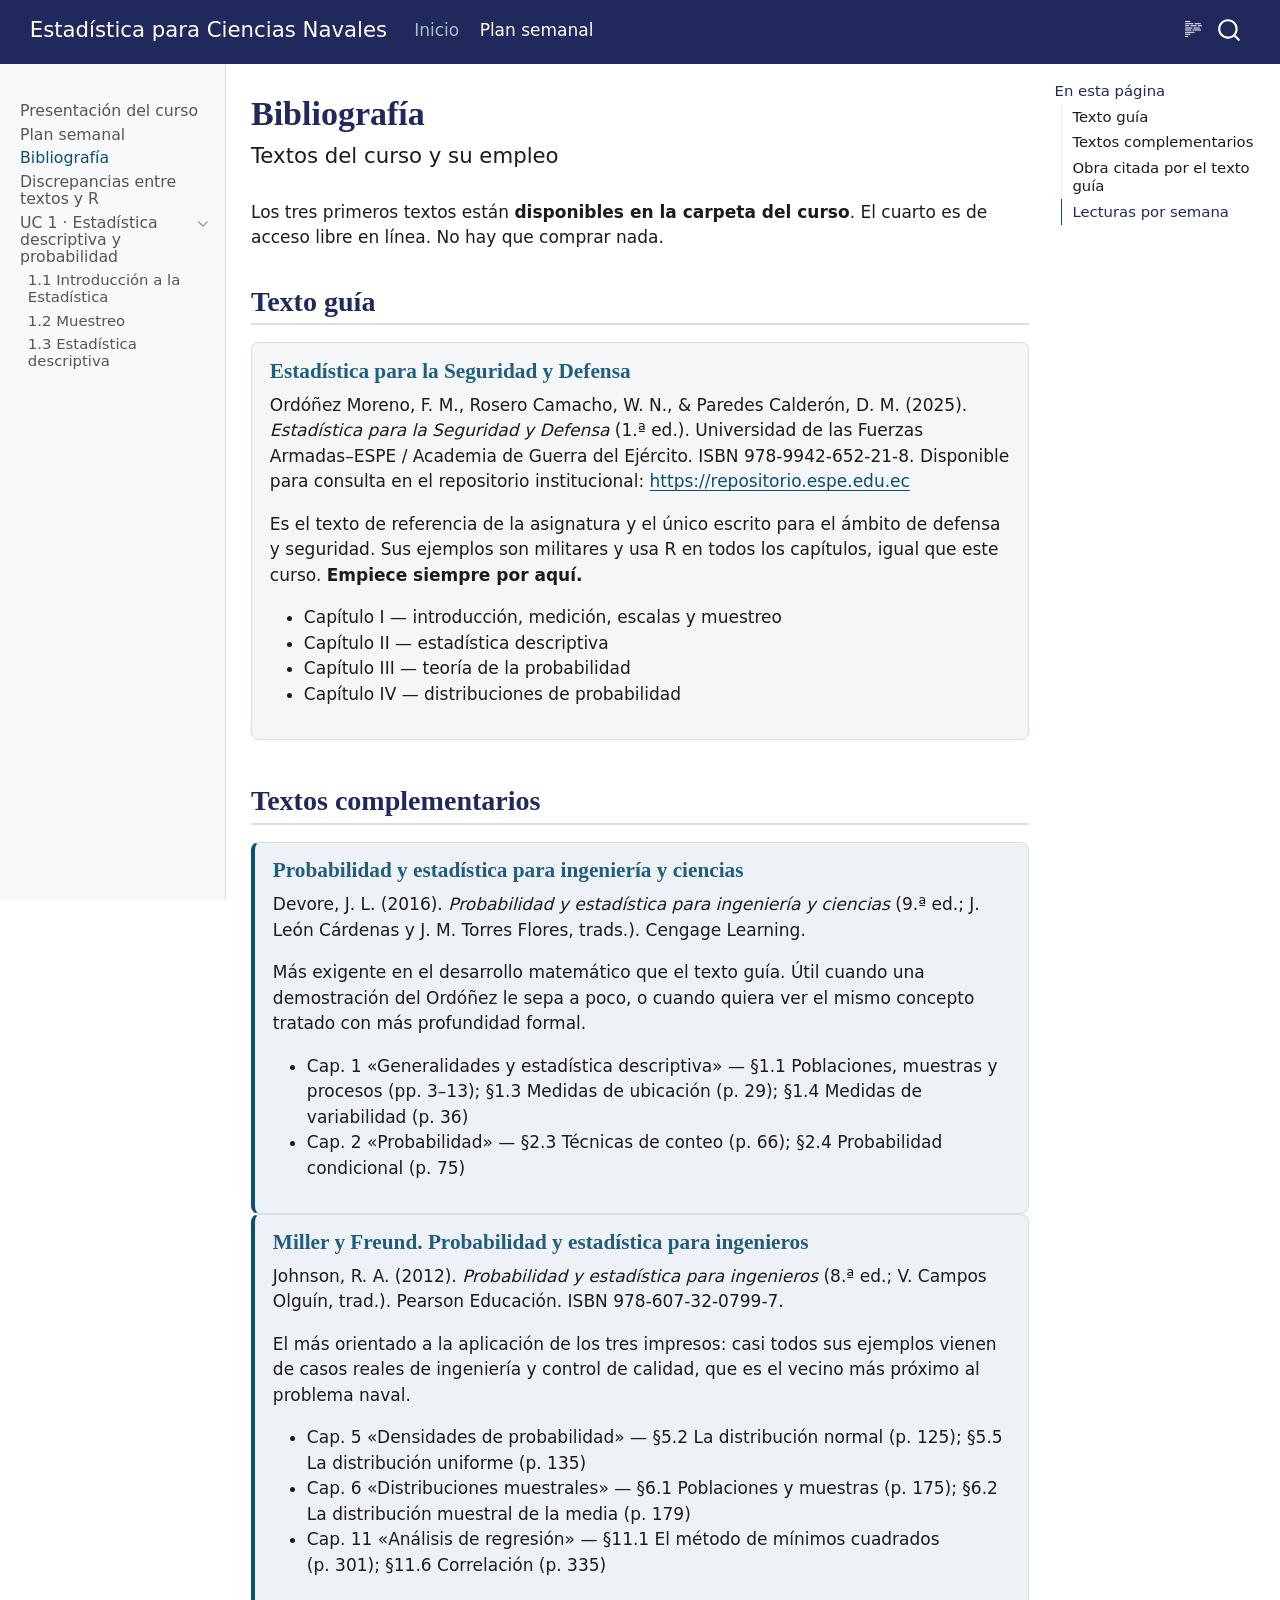
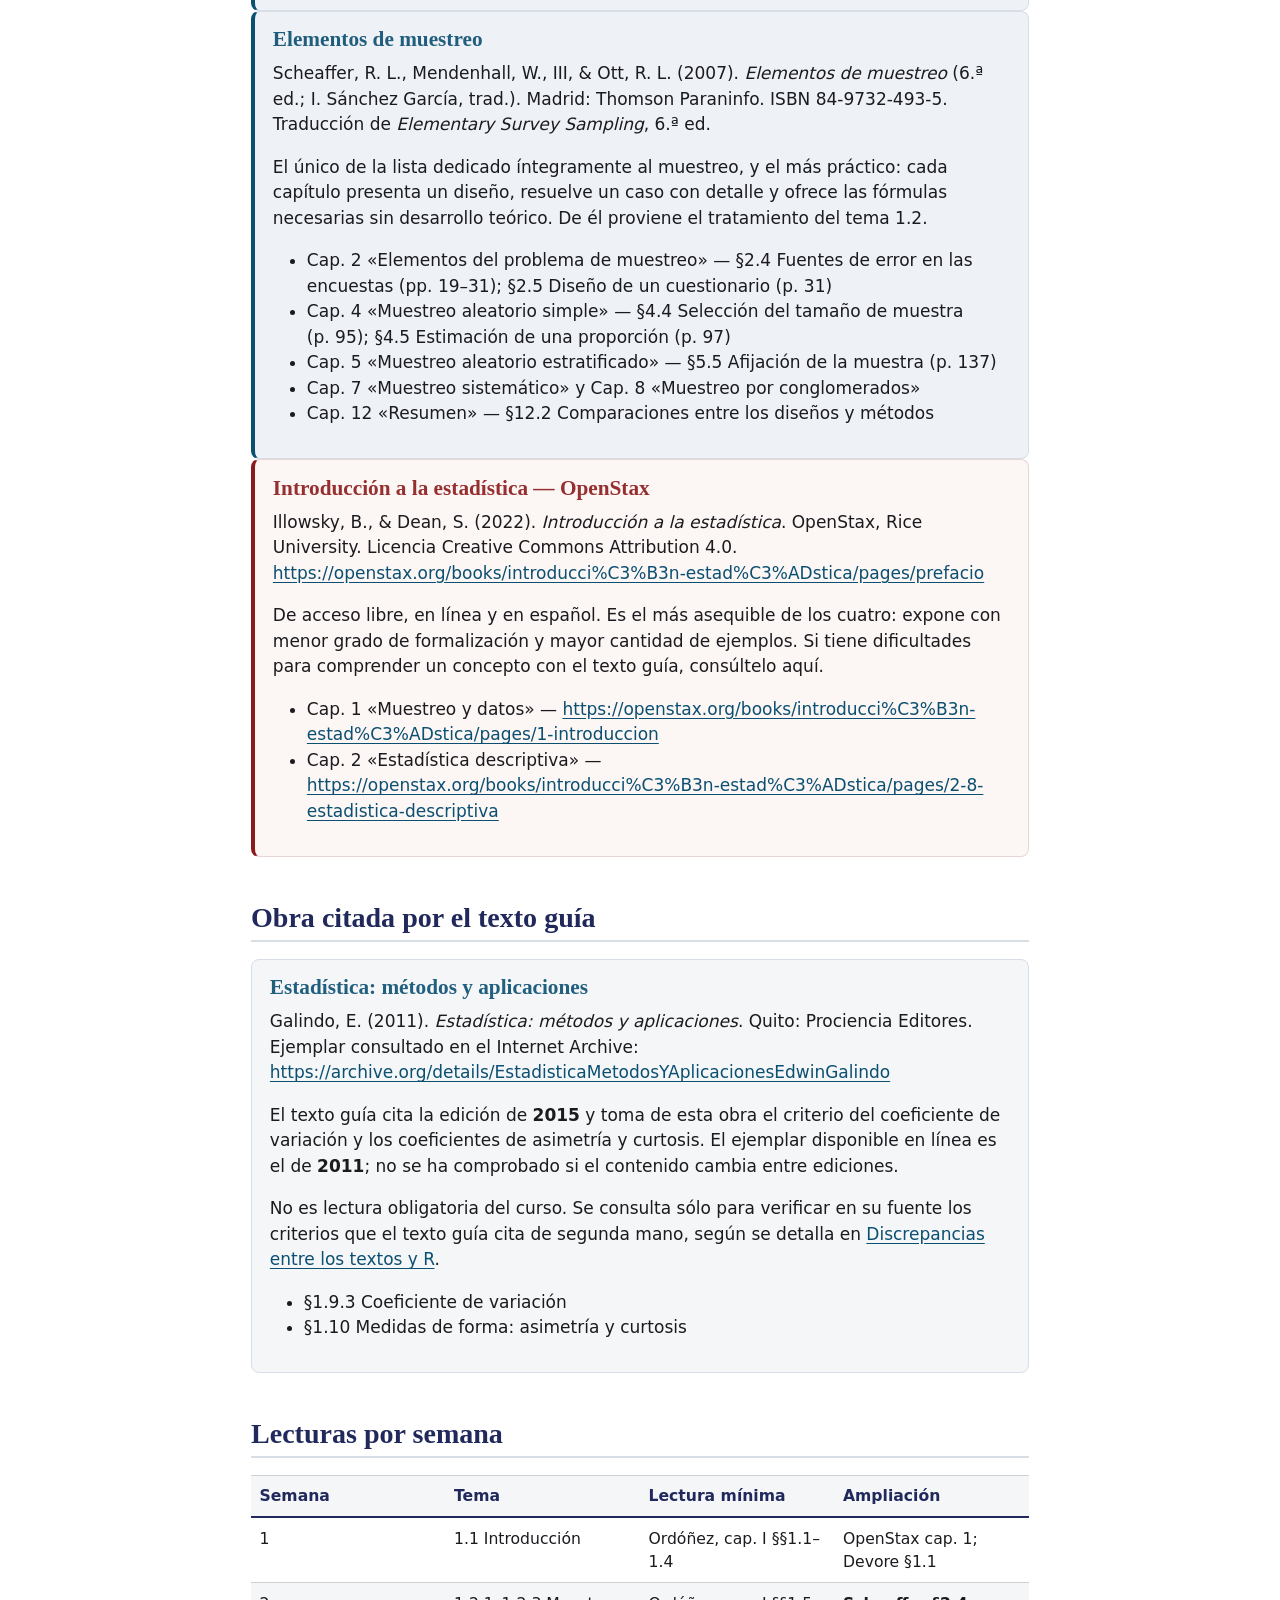
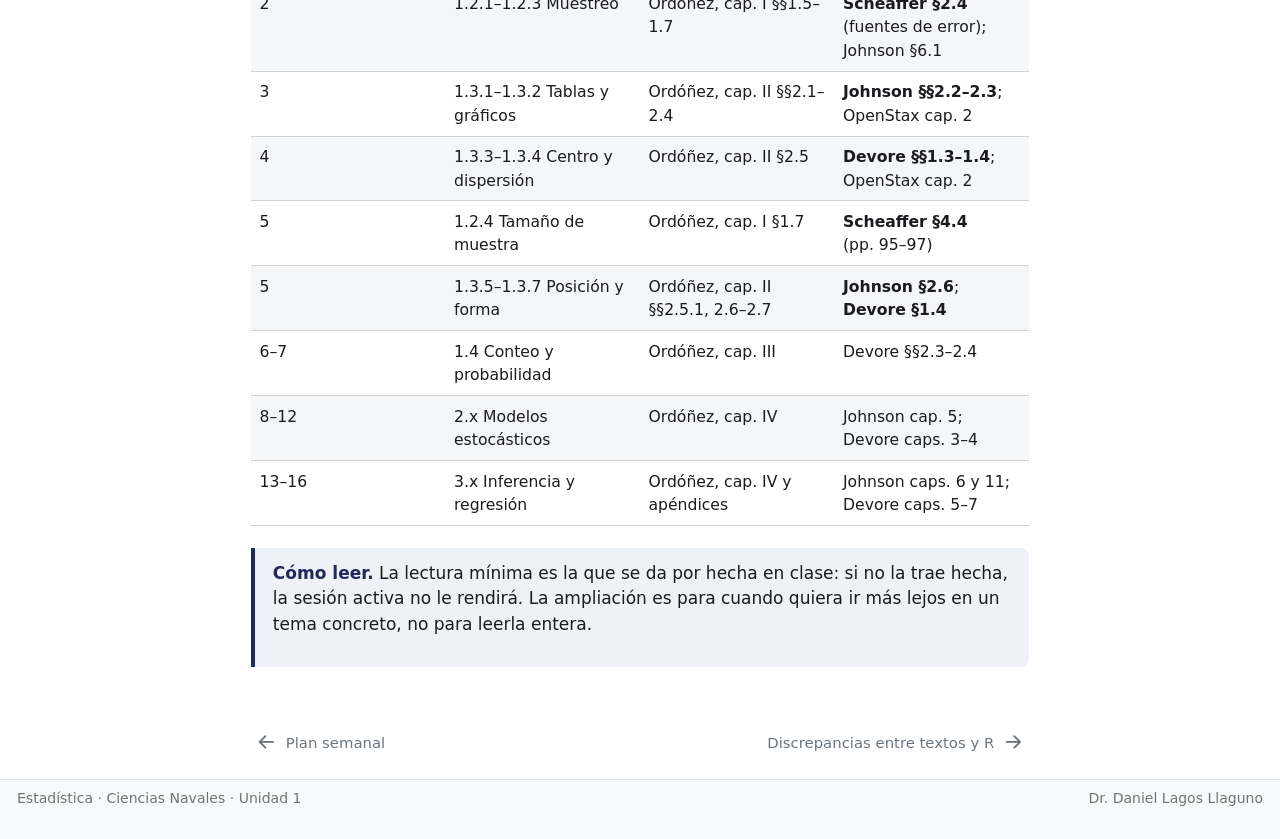
==== commit dacedfdd: "Built site for gh-pages" ====
--- a/bibliografia.html
+++ b/bibliografia.html
@@ -44,7 +44,7 @@
 <link href="site_libs/quarto-html/quarto-syntax-highlighting-15634bcf2e68342d4ad2dfa704d543f6.css" rel="stylesheet" id="quarto-text-highlighting-styles">
 <script src="site_libs/bootstrap/bootstrap.min.js"></script>
 <link href="site_libs/bootstrap/bootstrap-icons.css" rel="stylesheet">
-<link href="site_libs/bootstrap/bootstrap-81cb3f419646fa24e098701434926e96.min.css" rel="stylesheet" append-hash="true" id="quarto-bootstrap" data-mode="light">
+<link href="site_libs/bootstrap/bootstrap-f3b6dd90d9a04445b9a48c11b1dc34da.min.css" rel="stylesheet" append-hash="true" id="quarto-bootstrap" data-mode="light">
 <script src="site_libs/quarto-contrib/live-runtime/live-runtime.js" type="module"></script>
 <link href="site_libs/quarto-contrib/live-runtime/live-runtime.css" rel="stylesheet">
 <script id="quarto-search-options" type="application/json">{
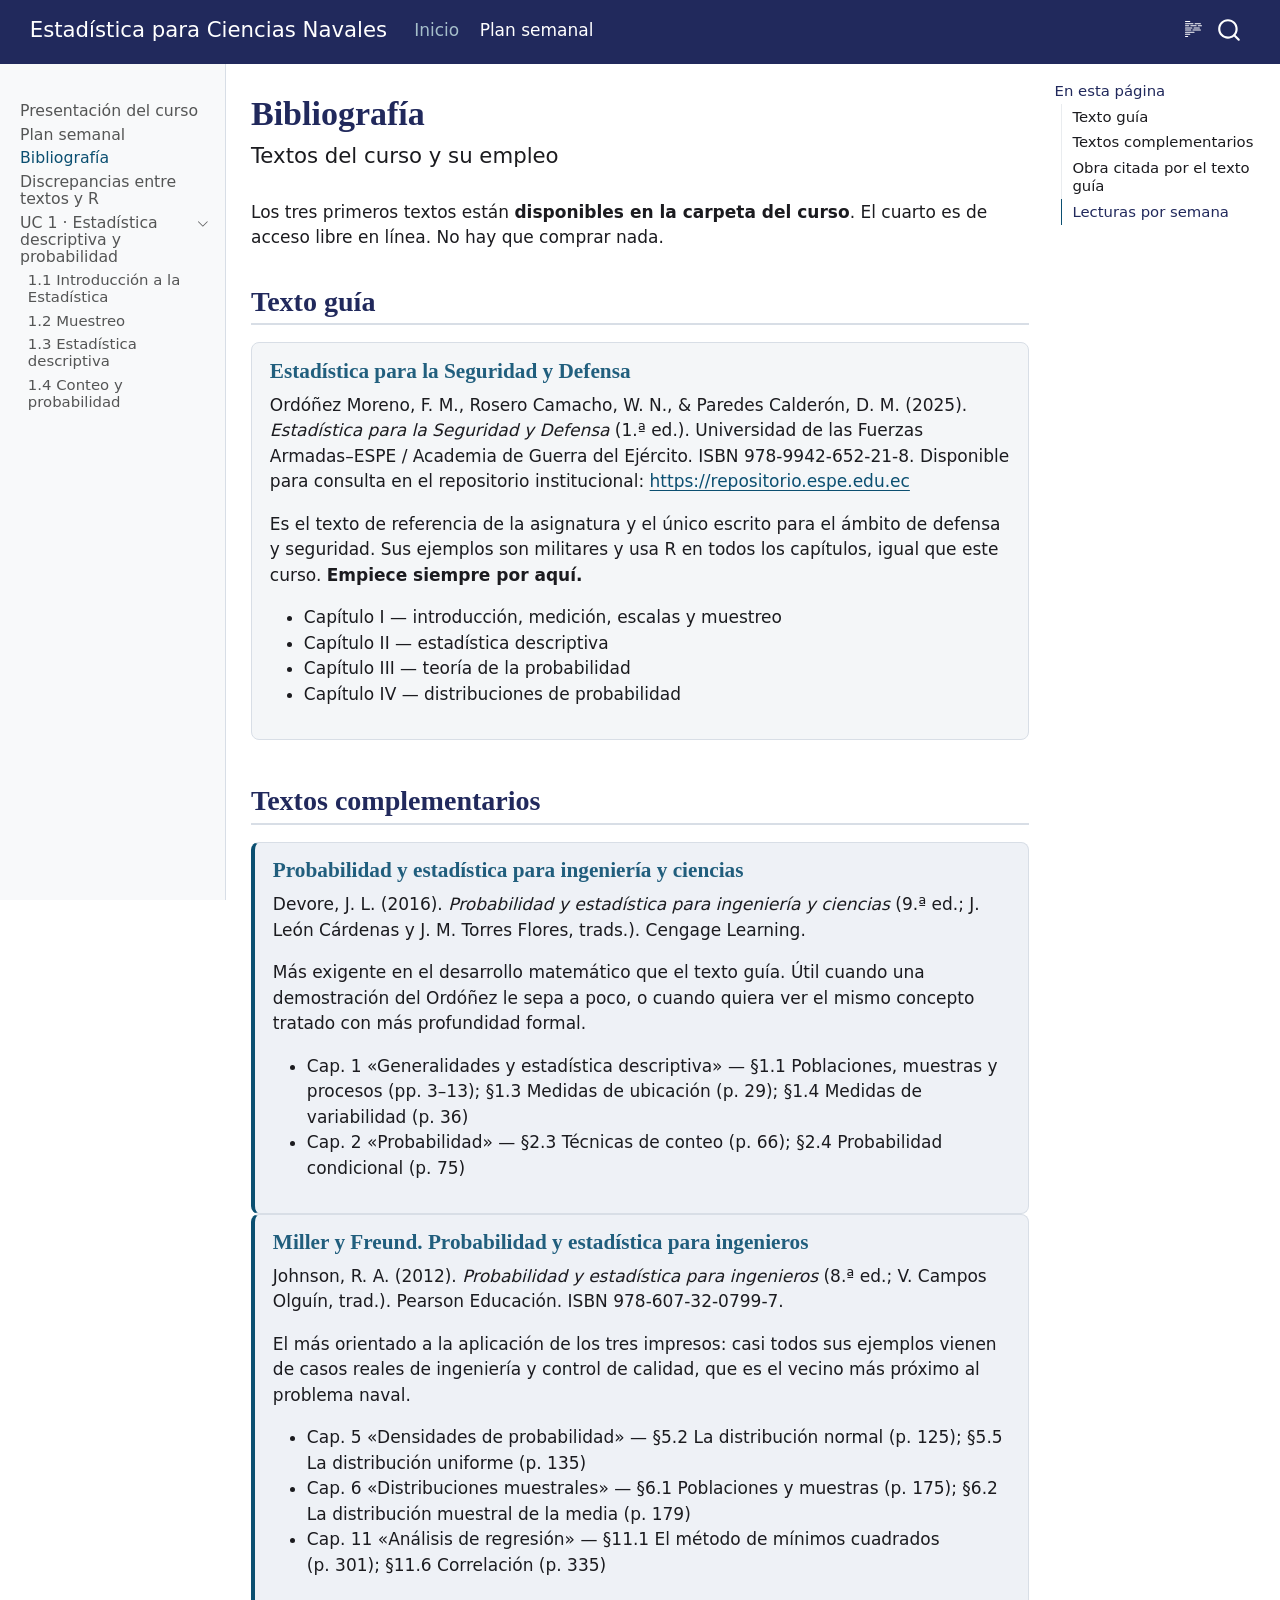
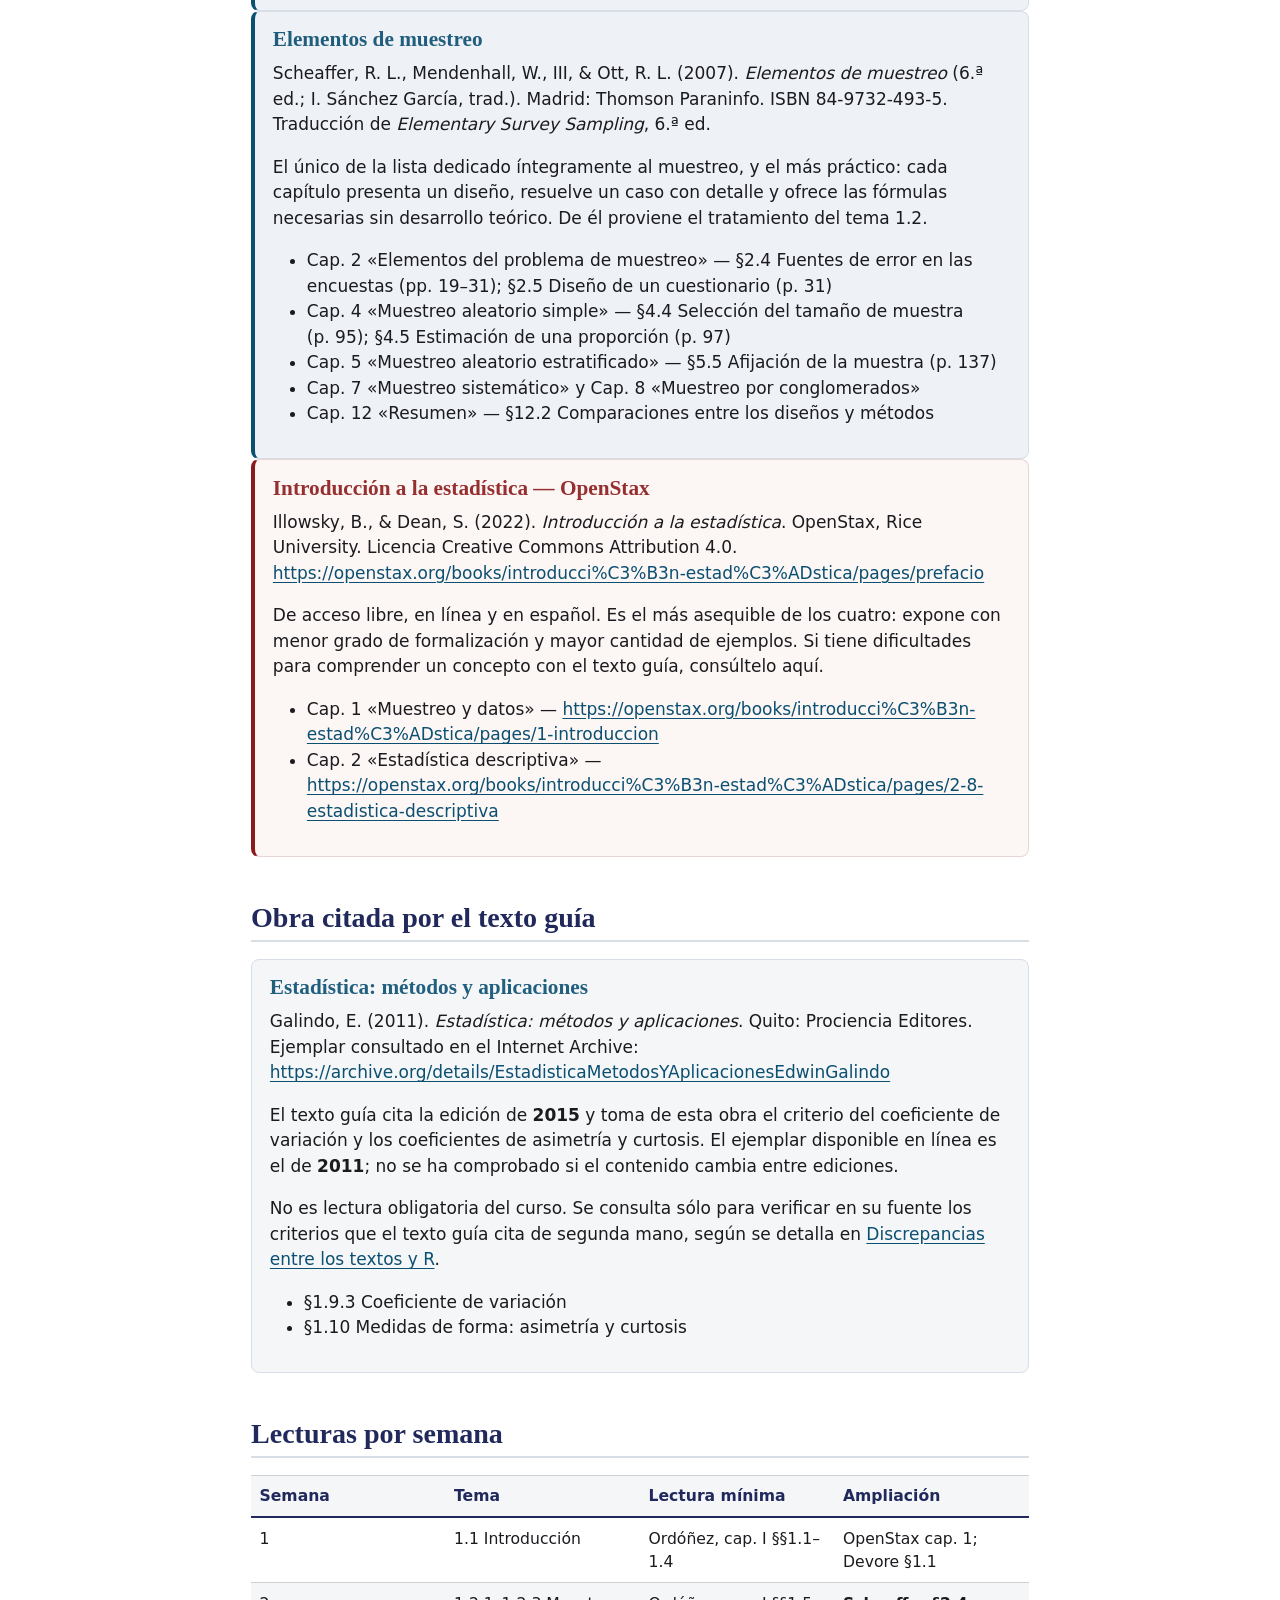
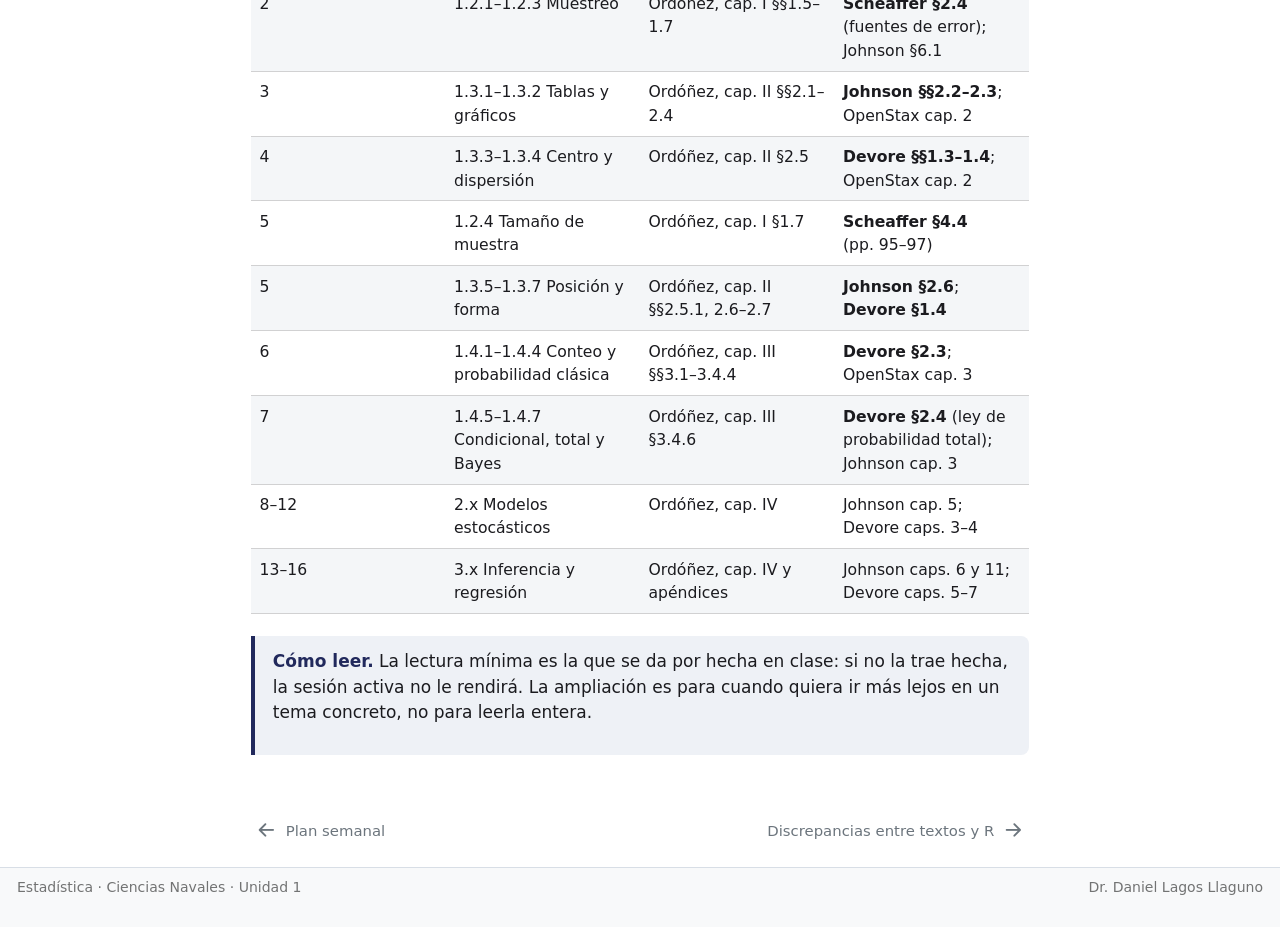
==== commit a6250437: "Built site for gh-pages" ====
--- a/bibliografia.html
+++ b/bibliografia.html
@@ -44,7 +44,7 @@
 <link href="site_libs/quarto-html/quarto-syntax-highlighting-15634bcf2e68342d4ad2dfa704d543f6.css" rel="stylesheet" id="quarto-text-highlighting-styles">
 <script src="site_libs/bootstrap/bootstrap.min.js"></script>
 <link href="site_libs/bootstrap/bootstrap-icons.css" rel="stylesheet">
-<link href="site_libs/bootstrap/bootstrap-f3b6dd90d9a04445b9a48c11b1dc34da.min.css" rel="stylesheet" append-hash="true" id="quarto-bootstrap" data-mode="light">
+<link href="site_libs/bootstrap/bootstrap-19c3eee6a0a2d9d9e995021330c87b7f.min.css" rel="stylesheet" append-hash="true" id="quarto-bootstrap" data-mode="light">
 <script src="site_libs/quarto-contrib/live-runtime/live-runtime.js" type="module"></script>
 <link href="site_libs/quarto-contrib/live-runtime/live-runtime.css" rel="stylesheet">
 <script id="quarto-search-options" type="application/json">{
@@ -185,6 +185,12 @@
  <span class="menu-text">1.3 Estadística descriptiva</span></a>
   </div>
 </li>
+          <li class="sidebar-item">
+  <div class="sidebar-item-container"> 
+  <a href="./unidad-1/tema-1-4.html" class="sidebar-item-text sidebar-link">
+ <span class="menu-text">1.4 Conteo y probabilidad</span></a>
+  </div>
+</li>
       </ul>
   </li>
     </ul>
@@ -354,18 +360,24 @@
 <td><strong>Johnson §2.6</strong>; <strong>Devore §1.4</strong></td>
 </tr>
 <tr class="odd">
-<td>6–7</td>
-<td>1.4 Conteo y probabilidad</td>
-<td>Ordóñez, cap. III</td>
-<td>Devore §§2.3–2.4</td>
+<td>6</td>
+<td>1.4.1–1.4.4 Conteo y probabilidad clásica</td>
+<td>Ordóñez, cap. III §§3.1–3.4.4</td>
+<td><strong>Devore §2.3</strong>; OpenStax cap. 3</td>
 </tr>
 <tr class="even">
+<td>7</td>
+<td>1.4.5–1.4.7 Condicional, total y Bayes</td>
+<td>Ordóñez, cap. III §3.4.6</td>
+<td><strong>Devore §2.4</strong> (ley de probabilidad total); Johnson cap. 3</td>
+</tr>
+<tr class="odd">
 <td>8–12</td>
 <td>2.x Modelos estocásticos</td>
 <td>Ordóñez, cap. IV</td>
 <td>Johnson cap. 5; Devore caps. 3–4</td>
 </tr>
-<tr class="odd">
+<tr class="even">
 <td>13–16</td>
 <td>3.x Inferencia y regresión</td>
 <td>Ordóñez, cap. IV y apéndices</td>
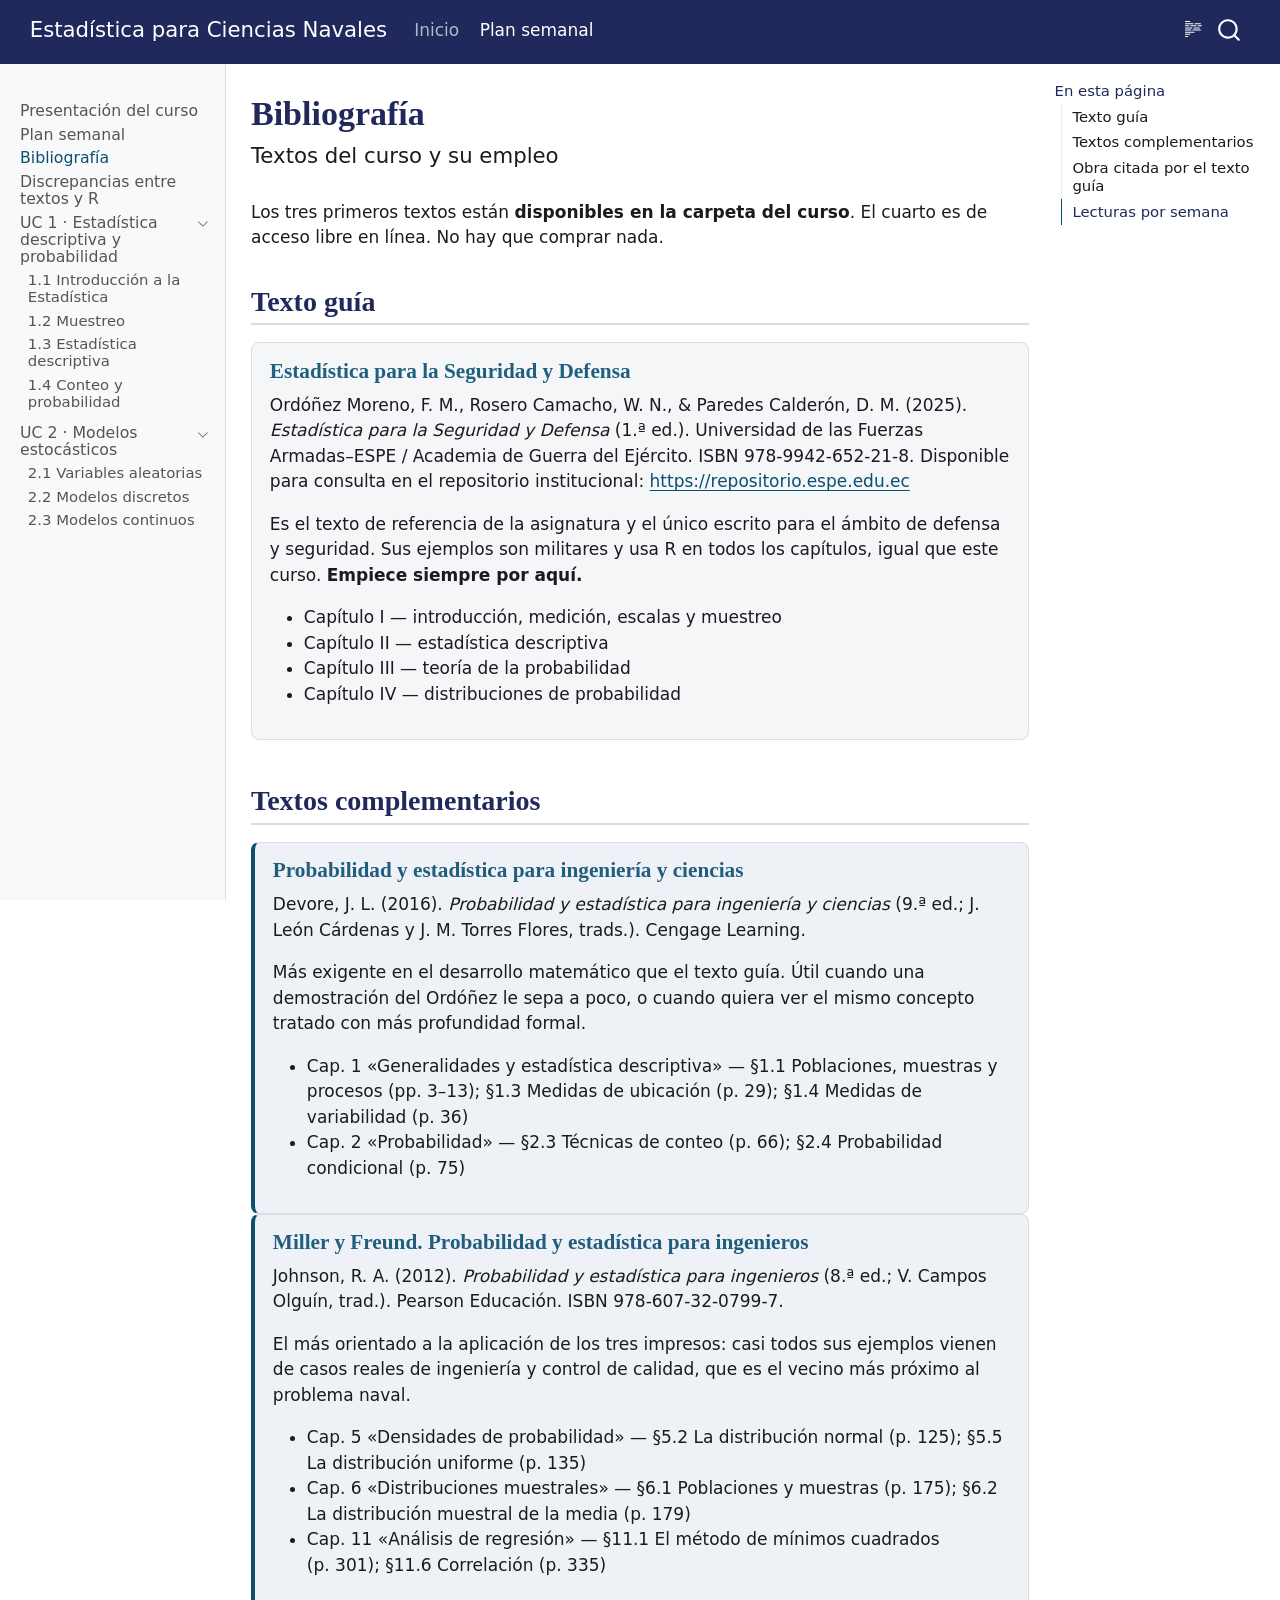
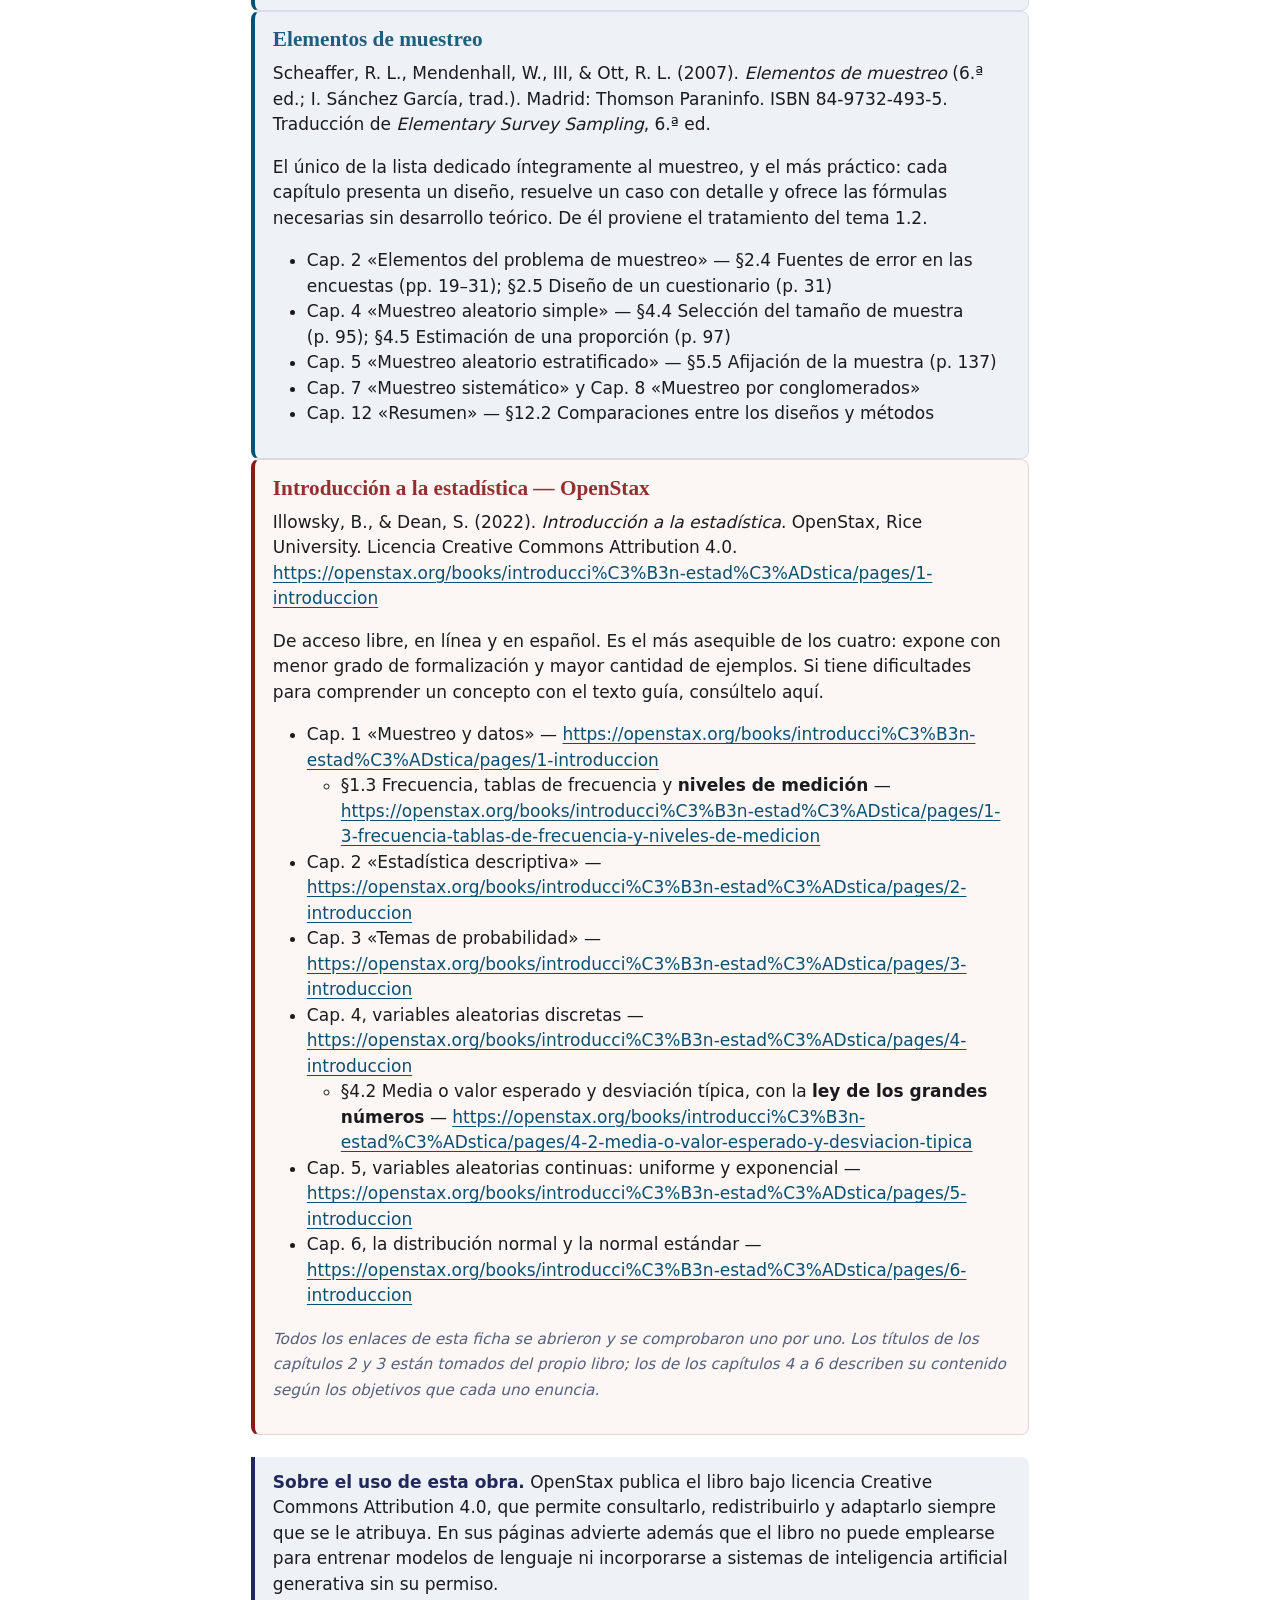
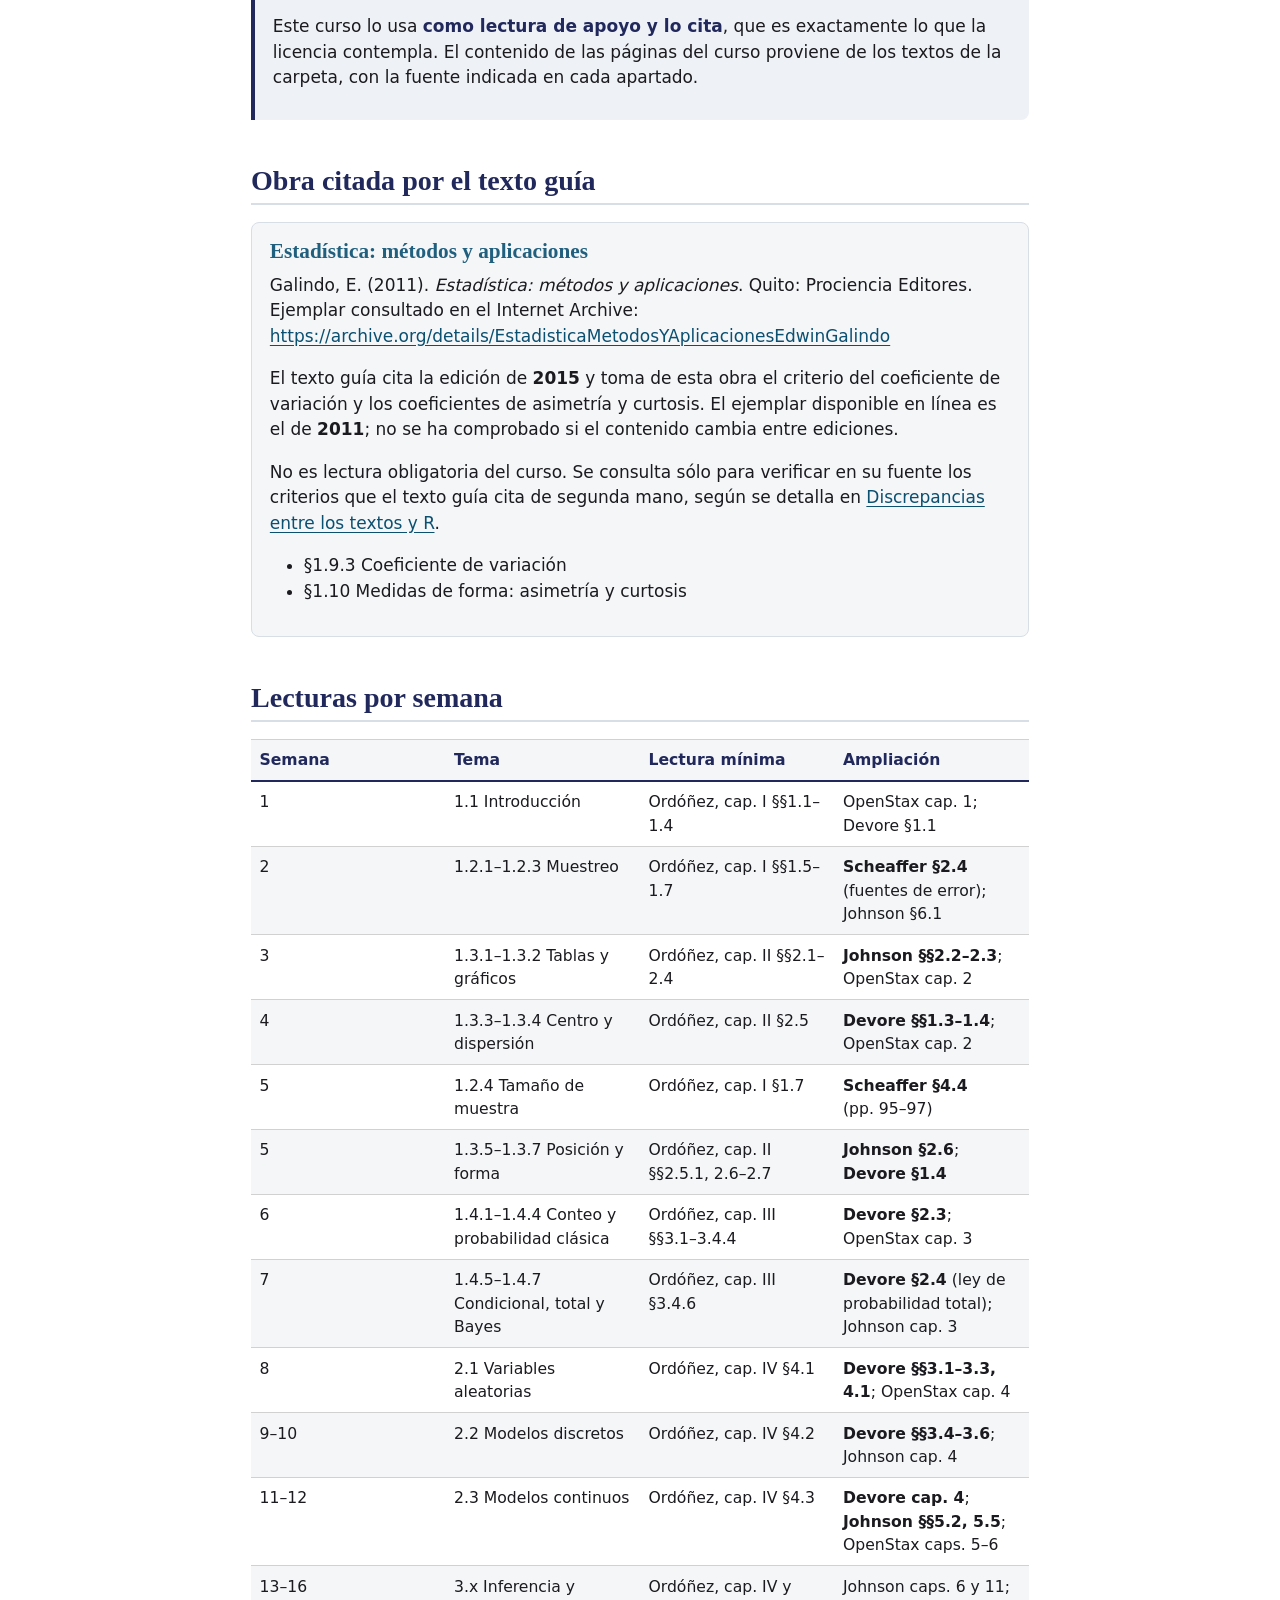
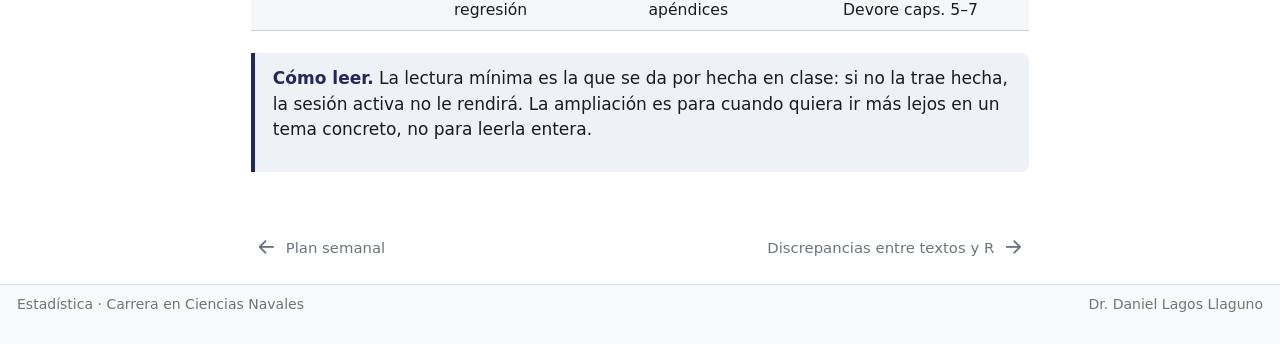
==== commit 9304445f: "Built site for gh-pages" ====
--- a/bibliografia.html
+++ b/bibliografia.html
@@ -193,6 +193,35 @@
 </li>
       </ul>
   </li>
+        <li class="sidebar-item sidebar-item-section">
+      <div class="sidebar-item-container"> 
+            <a class="sidebar-item-text sidebar-link text-start" data-bs-toggle="collapse" data-bs-target="#quarto-sidebar-section-2" role="navigation" aria-expanded="true">
+ <span class="menu-text">UC 2 · Modelos estocásticos</span></a>
+          <a class="sidebar-item-toggle text-start" data-bs-toggle="collapse" data-bs-target="#quarto-sidebar-section-2" role="navigation" aria-expanded="true" aria-label="Toggle section">
+            <i class="bi bi-chevron-right ms-2"></i>
+          </a> 
+      </div>
+      <ul id="quarto-sidebar-section-2" class="collapse list-unstyled sidebar-section depth1 show">  
+          <li class="sidebar-item">
+  <div class="sidebar-item-container"> 
+  <a href="./unidad-2/tema-2-1.html" class="sidebar-item-text sidebar-link">
+ <span class="menu-text">2.1 Variables aleatorias</span></a>
+  </div>
+</li>
+          <li class="sidebar-item">
+  <div class="sidebar-item-container"> 
+  <a href="./unidad-2/tema-2-2.html" class="sidebar-item-text sidebar-link">
+ <span class="menu-text">2.2 Modelos discretos</span></a>
+  </div>
+</li>
+          <li class="sidebar-item">
+  <div class="sidebar-item-container"> 
+  <a href="./unidad-2/tema-2-3.html" class="sidebar-item-text sidebar-link">
+ <span class="menu-text">2.3 Modelos continuos</span></a>
+  </div>
+</li>
+      </ul>
+  </li>
     </ul>
     </div>
 </nav>
@@ -283,13 +312,28 @@
 </section>
 <section id="introducción-a-la-estadística-openstax" class="level4 tarjeta-teal">
 <h4 class="anchored" data-anchor-id="introducción-a-la-estadística-openstax">Introducción a la estadística — OpenStax</h4>
-<p>Illowsky, B., &amp; Dean, S. (2022). <em>Introducción a la estadística</em>. OpenStax, Rice University. Licencia Creative Commons Attribution 4.0. <a href="https://openstax.org/books/introducci%C3%B3n-estad%C3%ADstica/pages/prefacio" class="uri">https://openstax.org/books/introducci%C3%B3n-estad%C3%ADstica/pages/prefacio</a></p>
+<p>Illowsky, B., &amp; Dean, S. (2022). <em>Introducción a la estadística</em>. OpenStax, Rice University. Licencia Creative Commons Attribution 4.0. <a href="https://openstax.org/books/introducci%C3%B3n-estad%C3%ADstica/pages/1-introduccion" class="uri">https://openstax.org/books/introducci%C3%B3n-estad%C3%ADstica/pages/1-introduccion</a></p>
 <p>De acceso libre, en línea y en español. Es el más asequible de los cuatro: expone con menor grado de formalización y mayor cantidad de ejemplos. Si tiene dificultades para comprender un concepto con el texto guía, consúltelo aquí.</p>
 <ul>
-<li>Cap. 1 «Muestreo y datos» — <a href="https://openstax.org/books/introducci%C3%B3n-estad%C3%ADstica/pages/1-introduccion" class="uri">https://openstax.org/books/introducci%C3%B3n-estad%C3%ADstica/pages/1-introduccion</a></li>
-<li>Cap. 2 «Estadística descriptiva» — <a href="https://openstax.org/books/introducci%C3%B3n-estad%C3%ADstica/pages/2-8-estadistica-descriptiva" class="uri">https://openstax.org/books/introducci%C3%B3n-estad%C3%ADstica/pages/2-8-estadistica-descriptiva</a></li>
+<li>Cap. 1 «Muestreo y datos» — <a href="https://openstax.org/books/introducci%C3%B3n-estad%C3%ADstica/pages/1-introduccion" class="uri">https://openstax.org/books/introducci%C3%B3n-estad%C3%ADstica/pages/1-introduccion</a>
+<ul>
+<li>§1.3 Frecuencia, tablas de frecuencia y <strong>niveles de medición</strong> — <a href="https://openstax.org/books/introducci%C3%B3n-estad%C3%ADstica/pages/1-3-frecuencia-tablas-de-frecuencia-y-niveles-de-medicion" class="uri">https://openstax.org/books/introducci%C3%B3n-estad%C3%ADstica/pages/1-3-frecuencia-tablas-de-frecuencia-y-niveles-de-medicion</a></li>
+</ul></li>
+<li>Cap. 2 «Estadística descriptiva» — <a href="https://openstax.org/books/introducci%C3%B3n-estad%C3%ADstica/pages/2-introduccion" class="uri">https://openstax.org/books/introducci%C3%B3n-estad%C3%ADstica/pages/2-introduccion</a></li>
+<li>Cap. 3 «Temas de probabilidad» — <a href="https://openstax.org/books/introducci%C3%B3n-estad%C3%ADstica/pages/3-introduccion" class="uri">https://openstax.org/books/introducci%C3%B3n-estad%C3%ADstica/pages/3-introduccion</a></li>
+<li>Cap. 4, variables aleatorias discretas — <a href="https://openstax.org/books/introducci%C3%B3n-estad%C3%ADstica/pages/4-introduccion" class="uri">https://openstax.org/books/introducci%C3%B3n-estad%C3%ADstica/pages/4-introduccion</a>
+<ul>
+<li>§4.2 Media o valor esperado y desviación típica, con la <strong>ley de los grandes números</strong> — <a href="https://openstax.org/books/introducci%C3%B3n-estad%C3%ADstica/pages/4-2-media-o-valor-esperado-y-desviacion-tipica" class="uri">https://openstax.org/books/introducci%C3%B3n-estad%C3%ADstica/pages/4-2-media-o-valor-esperado-y-desviacion-tipica</a></li>
+</ul></li>
+<li>Cap. 5, variables aleatorias continuas: uniforme y exponencial — <a href="https://openstax.org/books/introducci%C3%B3n-estad%C3%ADstica/pages/5-introduccion" class="uri">https://openstax.org/books/introducci%C3%B3n-estad%C3%ADstica/pages/5-introduccion</a></li>
+<li>Cap. 6, la distribución normal y la normal estándar — <a href="https://openstax.org/books/introducci%C3%B3n-estad%C3%ADstica/pages/6-introduccion" class="uri">https://openstax.org/books/introducci%C3%B3n-estad%C3%ADstica/pages/6-introduccion</a></li>
 </ul>
+<p><span class="ejemplo">Todos los enlaces de esta ficha se abrieron y se comprobaron uno por uno. Los títulos de los capítulos 2 y 3 están tomados del propio libro; los de los capítulos 4 a 6 describen su contenido según los objetivos que cada uno enuncia.</span></p>
 </section>
+<div class="franja">
+<p><strong>Sobre el uso de esta obra.</strong> OpenStax publica el libro bajo licencia Creative Commons Attribution 4.0, que permite consultarlo, redistribuirlo y adaptarlo siempre que se le atribuya. En sus páginas advierte además que el libro no puede emplearse para entrenar modelos de lenguaje ni incorporarse a sistemas de inteligencia artificial generativa sin su permiso.</p>
+<p>Este curso lo usa <strong>como lectura de apoyo y lo cita</strong>, que es exactamente lo que la licencia contempla. El contenido de las páginas del curso proviene de los textos de la carpeta, con la fuente indicada en cada apartado.</p>
+</div>
 </section>
 <section id="obra-citada-por-el-texto-guía" class="level2">
 <h2 class="anchored" data-anchor-id="obra-citada-por-el-texto-guía">Obra citada por el texto guía</h2>
@@ -372,10 +416,22 @@
 <td><strong>Devore §2.4</strong> (ley de probabilidad total); Johnson cap. 3</td>
 </tr>
 <tr class="odd">
-<td>8–12</td>
-<td>2.x Modelos estocásticos</td>
-<td>Ordóñez, cap. IV</td>
-<td>Johnson cap. 5; Devore caps. 3–4</td>
+<td>8</td>
+<td>2.1 Variables aleatorias</td>
+<td>Ordóñez, cap. IV §4.1</td>
+<td><strong>Devore §§3.1–3.3, 4.1</strong>; OpenStax cap. 4</td>
+</tr>
+<tr class="even">
+<td>9–10</td>
+<td>2.2 Modelos discretos</td>
+<td>Ordóñez, cap. IV §4.2</td>
+<td><strong>Devore §§3.4–3.6</strong>; Johnson cap. 4</td>
+</tr>
+<tr class="odd">
+<td>11–12</td>
+<td>2.3 Modelos continuos</td>
+<td>Ordóñez, cap. IV §4.3</td>
+<td><strong>Devore cap. 4</strong>; <strong>Johnson §§5.2, 5.5</strong>; OpenStax caps. 5–6</td>
 </tr>
 <tr class="even">
 <td>13–16</td>
@@ -840,7 +896,7 @@
 <footer class="footer">
   <div class="nav-footer">
     <div class="nav-footer-left">
-<p>Estadística · Ciencias Navales · Unidad 1</p>
+<p>Estadística · Carrera en Ciencias Navales</p>
 </div>   
     <div class="nav-footer-center">
       &nbsp;
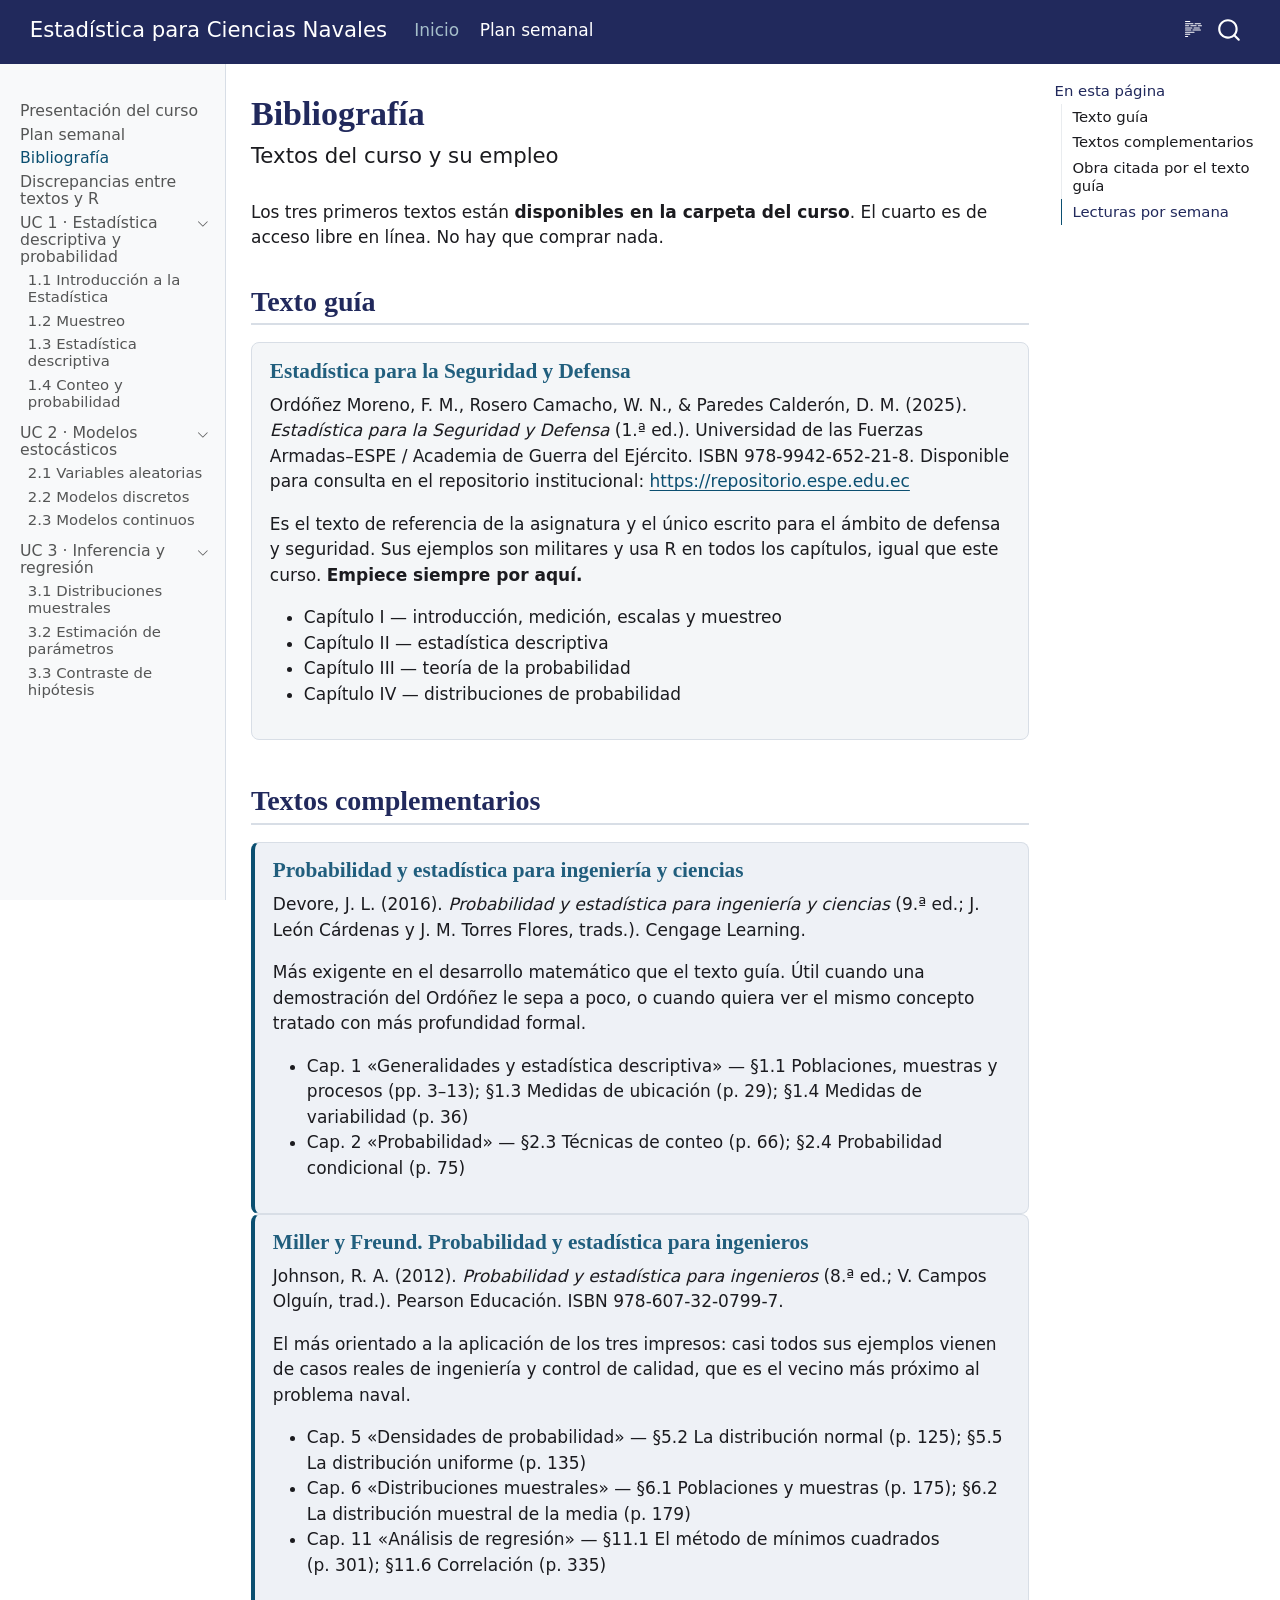
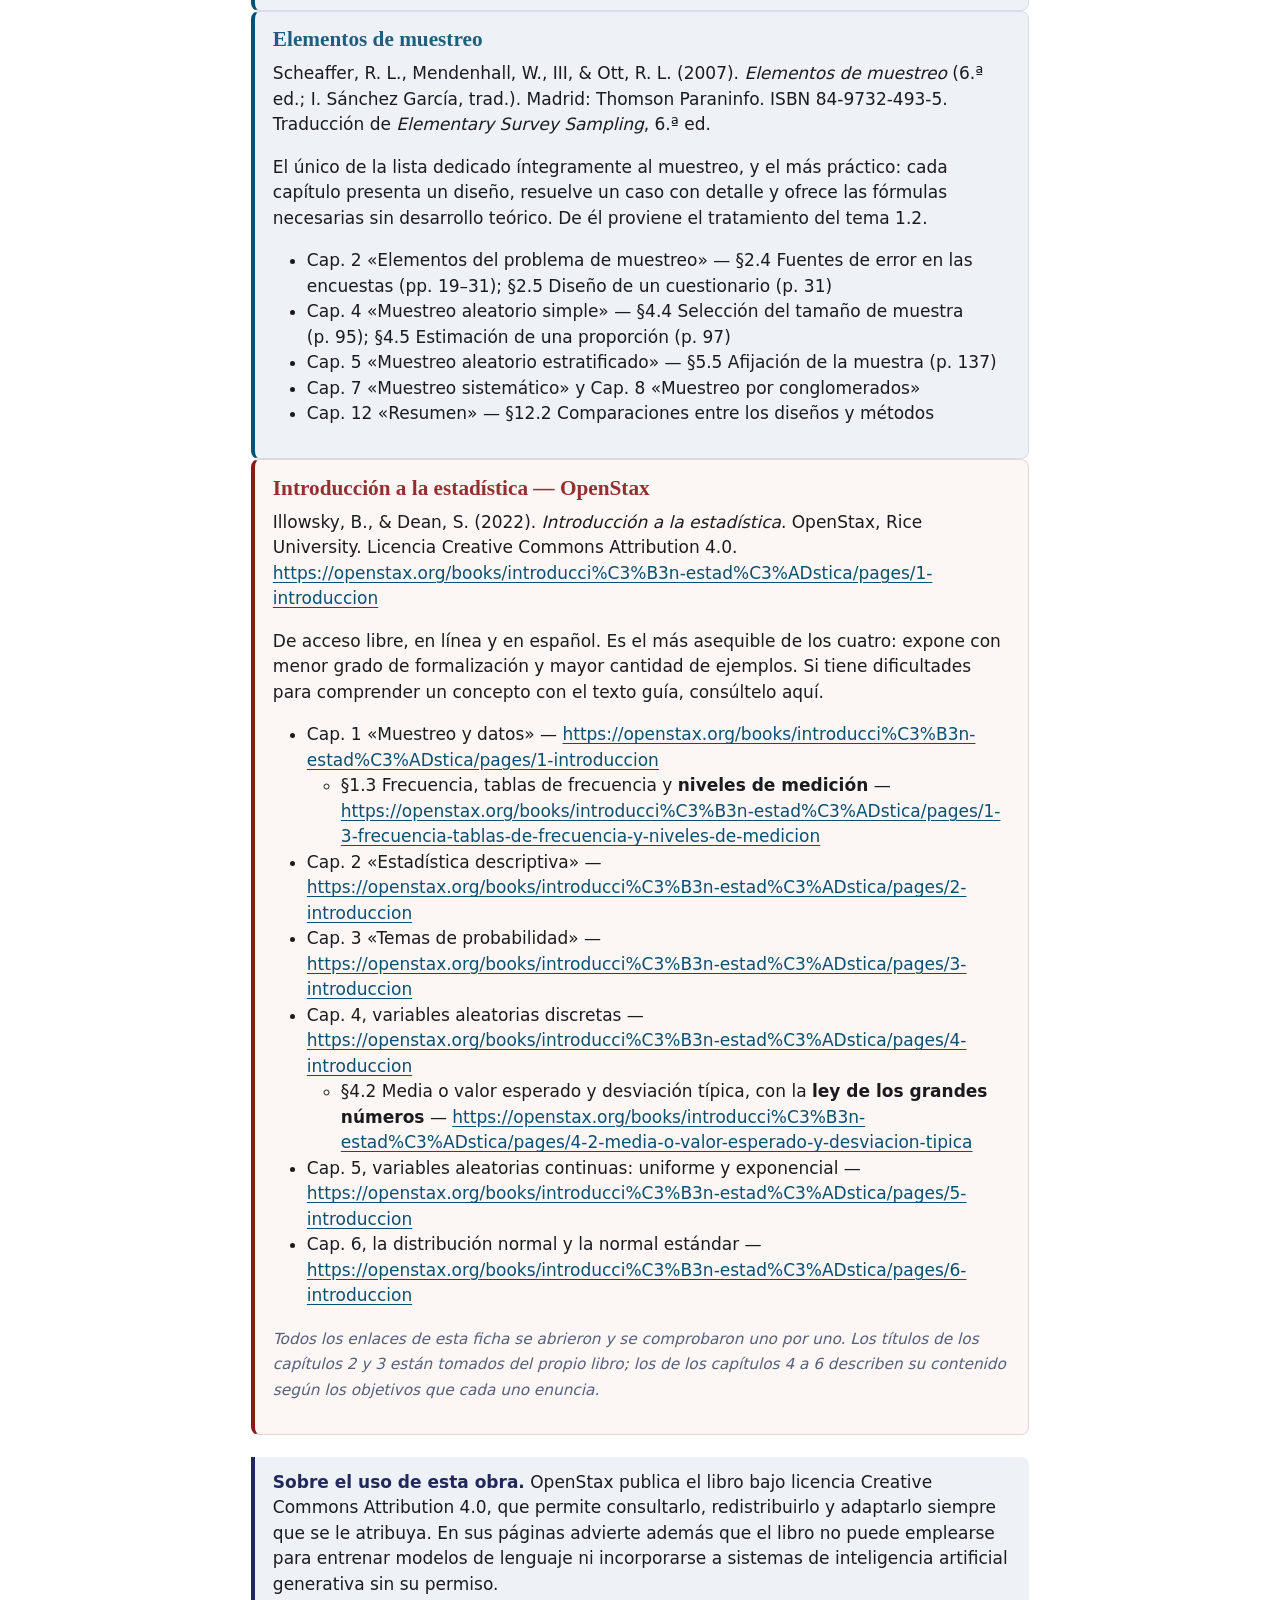
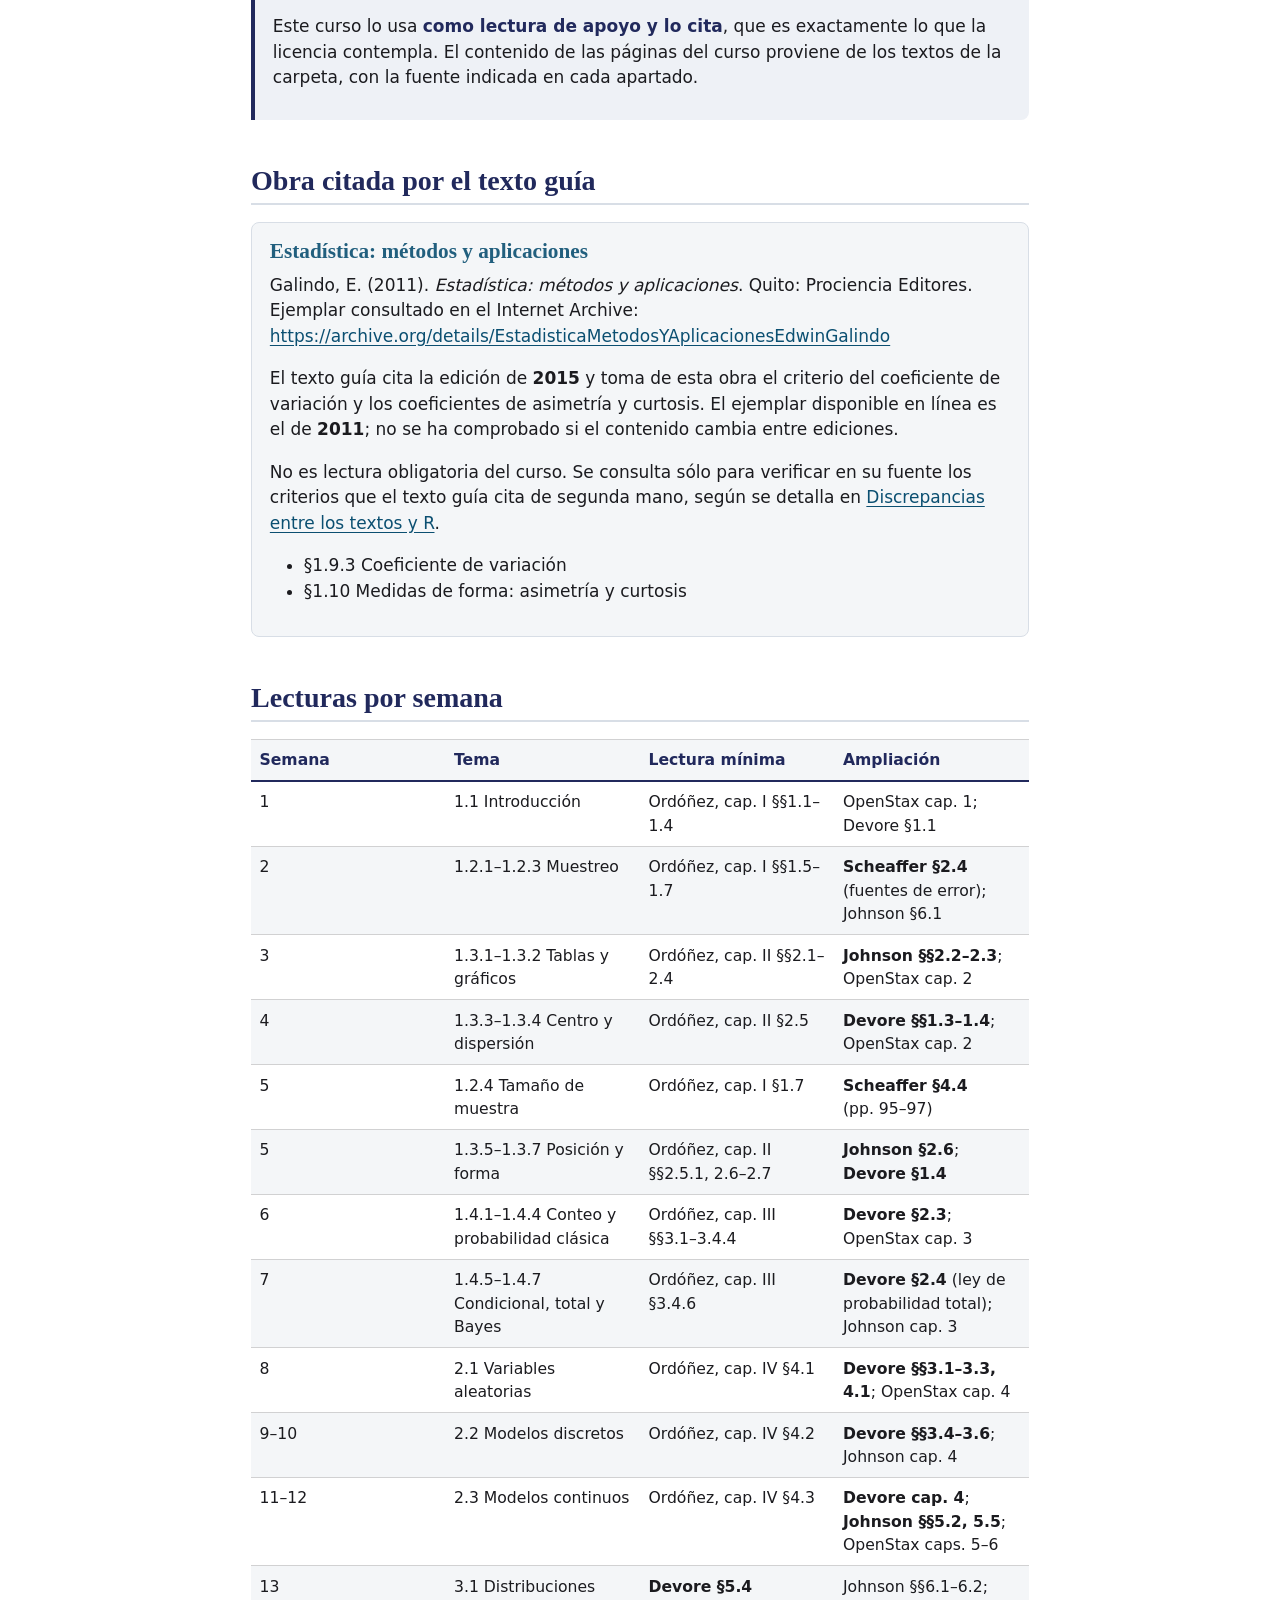
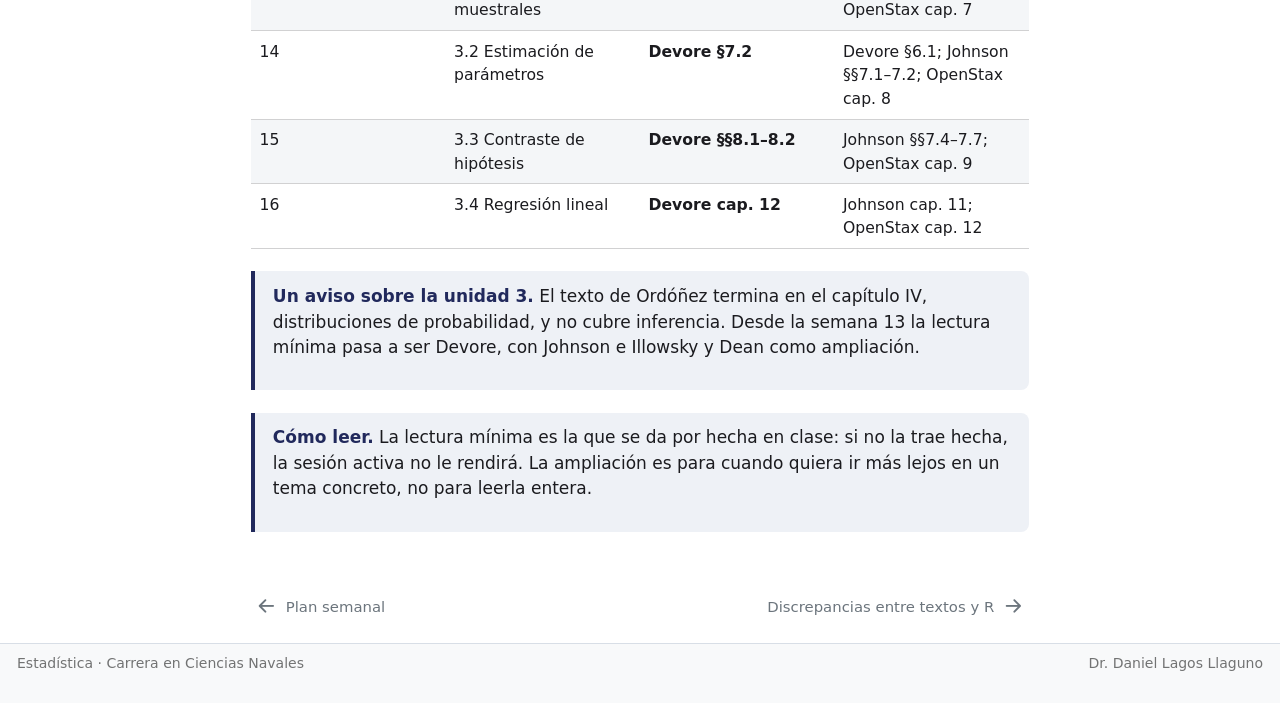
==== commit 9e722632: "Built site for gh-pages" ====
--- a/bibliografia.html
+++ b/bibliografia.html
@@ -218,6 +218,35 @@
   <div class="sidebar-item-container"> 
   <a href="./unidad-2/tema-2-3.html" class="sidebar-item-text sidebar-link">
  <span class="menu-text">2.3 Modelos continuos</span></a>
+  </div>
+</li>
+      </ul>
+  </li>
+        <li class="sidebar-item sidebar-item-section">
+      <div class="sidebar-item-container"> 
+            <a class="sidebar-item-text sidebar-link text-start" data-bs-toggle="collapse" data-bs-target="#quarto-sidebar-section-3" role="navigation" aria-expanded="true">
+ <span class="menu-text">UC 3 · Inferencia y regresión</span></a>
+          <a class="sidebar-item-toggle text-start" data-bs-toggle="collapse" data-bs-target="#quarto-sidebar-section-3" role="navigation" aria-expanded="true" aria-label="Toggle section">
+            <i class="bi bi-chevron-right ms-2"></i>
+          </a> 
+      </div>
+      <ul id="quarto-sidebar-section-3" class="collapse list-unstyled sidebar-section depth1 show">  
+          <li class="sidebar-item">
+  <div class="sidebar-item-container"> 
+  <a href="./unidad-3/tema-3-1.html" class="sidebar-item-text sidebar-link">
+ <span class="menu-text">3.1 Distribuciones muestrales</span></a>
+  </div>
+</li>
+          <li class="sidebar-item">
+  <div class="sidebar-item-container"> 
+  <a href="./unidad-3/tema-3-2.html" class="sidebar-item-text sidebar-link">
+ <span class="menu-text">3.2 Estimación de parámetros</span></a>
+  </div>
+</li>
+          <li class="sidebar-item">
+  <div class="sidebar-item-container"> 
+  <a href="./unidad-3/tema-3-3.html" class="sidebar-item-text sidebar-link">
+ <span class="menu-text">3.3 Contraste de hipótesis</span></a>
   </div>
 </li>
       </ul>
@@ -434,13 +463,34 @@
 <td><strong>Devore cap. 4</strong>; <strong>Johnson §§5.2, 5.5</strong>; OpenStax caps. 5–6</td>
 </tr>
 <tr class="even">
-<td>13–16</td>
-<td>3.x Inferencia y regresión</td>
-<td>Ordóñez, cap. IV y apéndices</td>
-<td>Johnson caps. 6 y 11; Devore caps. 5–7</td>
+<td>13</td>
+<td>3.1 Distribuciones muestrales</td>
+<td><strong>Devore §5.4</strong></td>
+<td>Johnson §§6.1–6.2; OpenStax cap. 7</td>
+</tr>
+<tr class="odd">
+<td>14</td>
+<td>3.2 Estimación de parámetros</td>
+<td><strong>Devore §7.2</strong></td>
+<td>Devore §6.1; Johnson §§7.1–7.2; OpenStax cap. 8</td>
+</tr>
+<tr class="even">
+<td>15</td>
+<td>3.3 Contraste de hipótesis</td>
+<td><strong>Devore §§8.1–8.2</strong></td>
+<td>Johnson §§7.4–7.7; OpenStax cap. 9</td>
+</tr>
+<tr class="odd">
+<td>16</td>
+<td>3.4 Regresión lineal</td>
+<td><strong>Devore cap. 12</strong></td>
+<td>Johnson cap. 11; OpenStax cap. 12</td>
 </tr>
 </tbody>
 </table>
+</div>
+<div class="franja">
+<p><strong>Un aviso sobre la unidad 3.</strong> El texto de Ordóñez termina en el capítulo IV, distribuciones de probabilidad, y no cubre inferencia. Desde la semana 13 la lectura mínima pasa a ser Devore, con Johnson e Illowsky y Dean como ampliación.</p>
 </div>
 <div class="franja">
 <p><strong>Cómo leer.</strong> La lectura mínima es la que se da por hecha en clase: si no la trae hecha, la sesión activa no le rendirá. La ampliación es para cuando quiera ir más lejos en un tema concreto, no para leerla entera.</p>
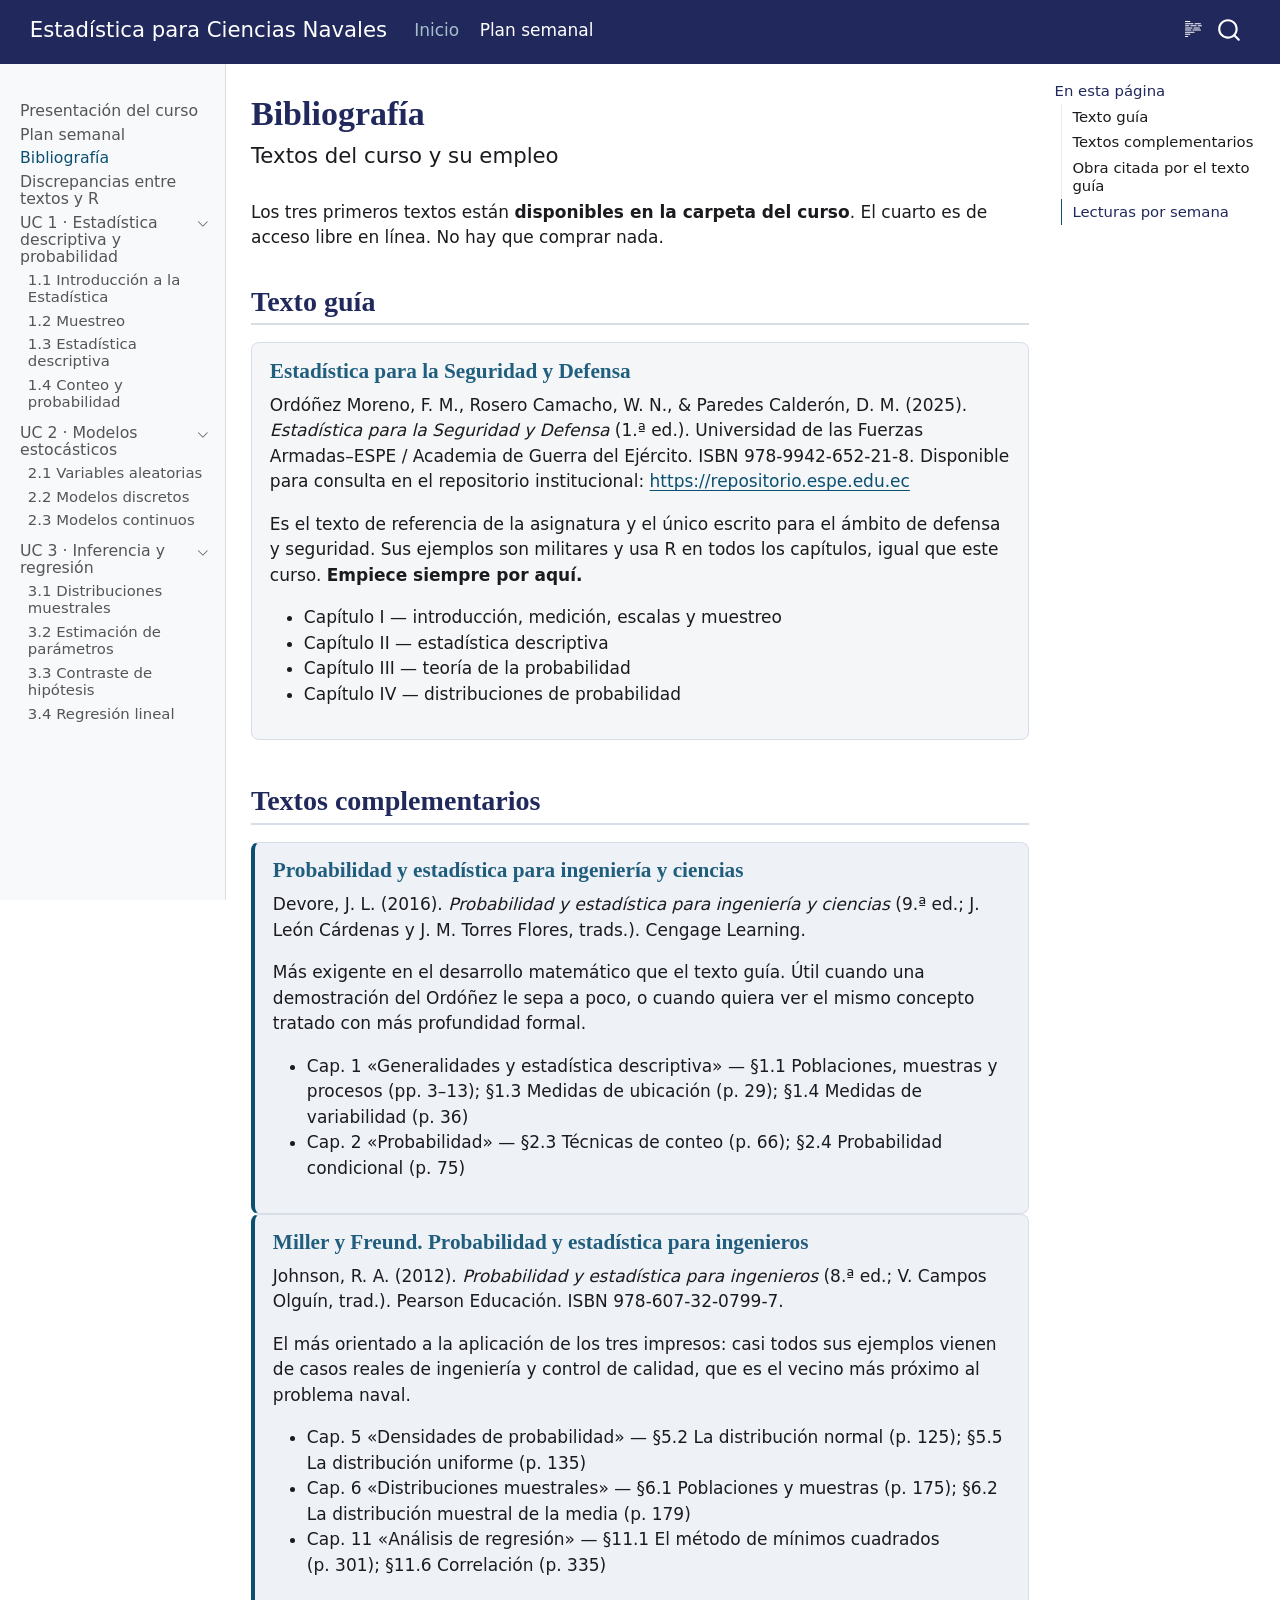
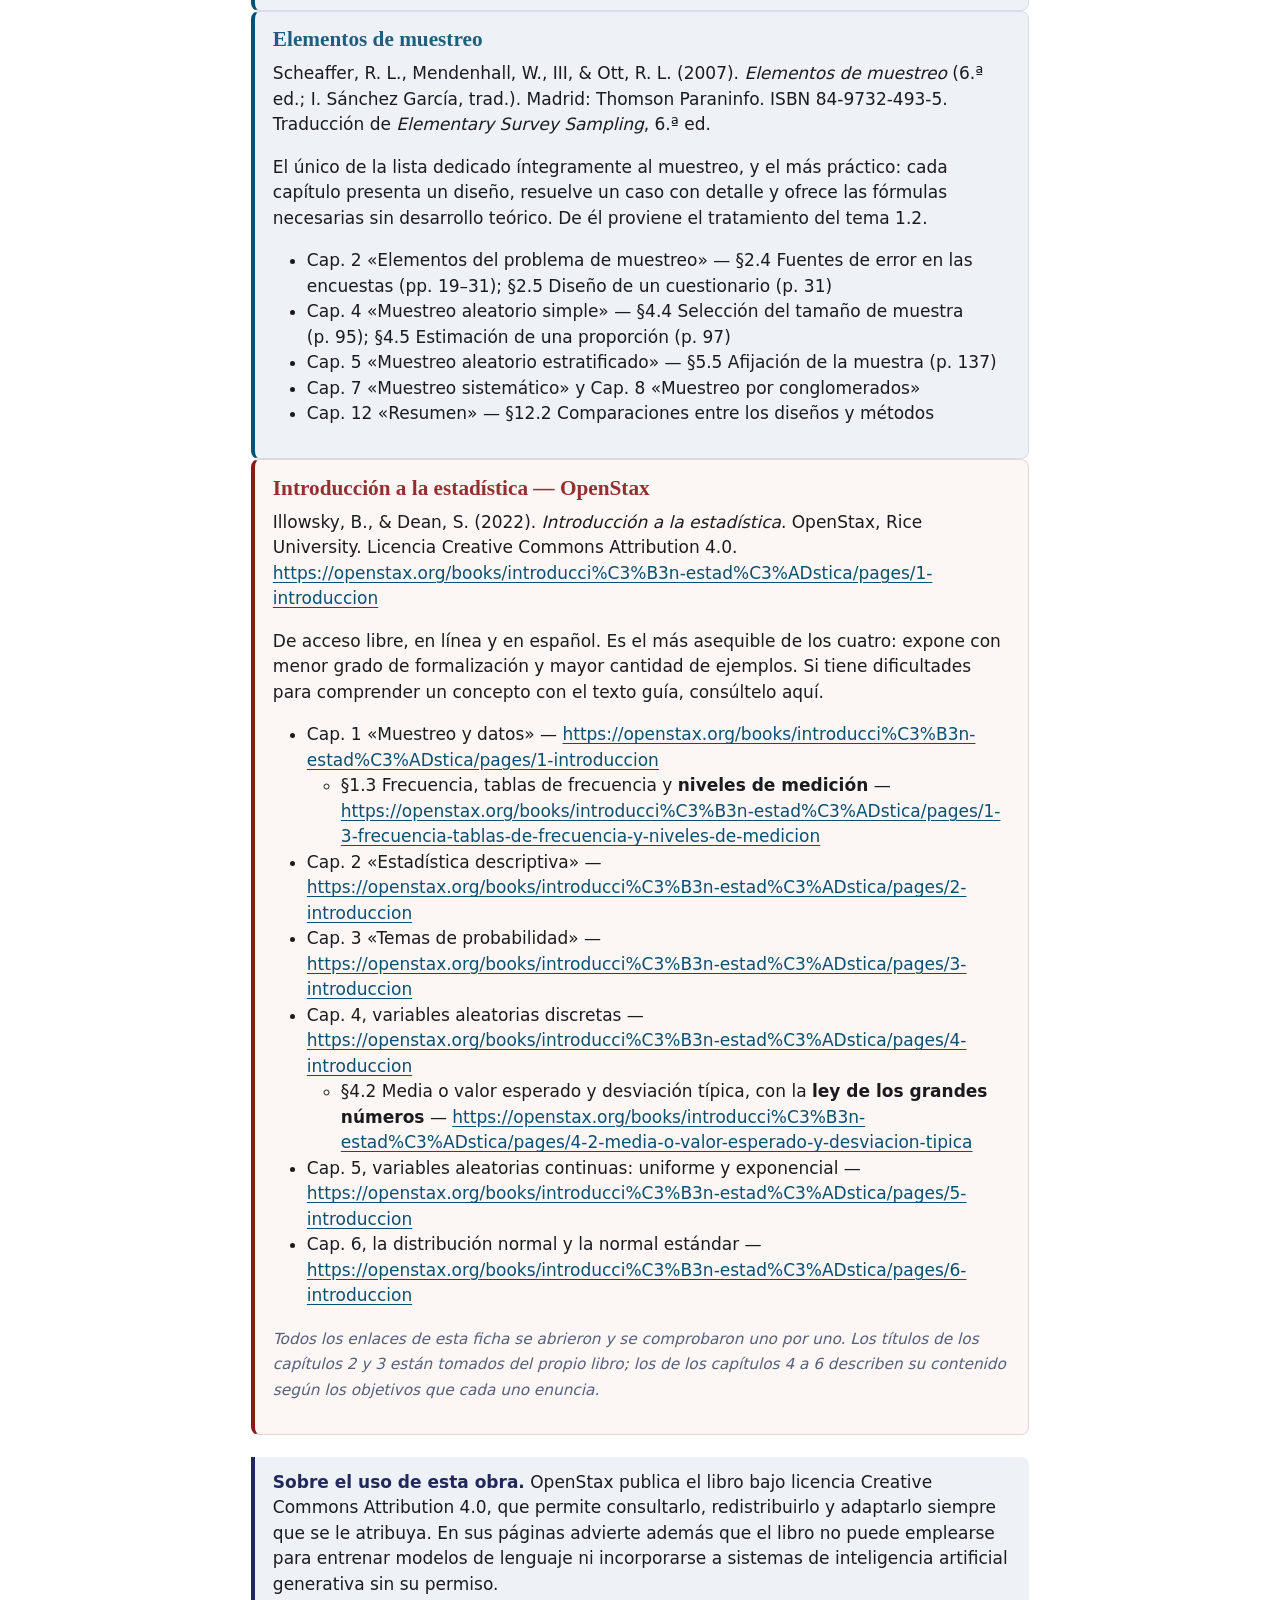
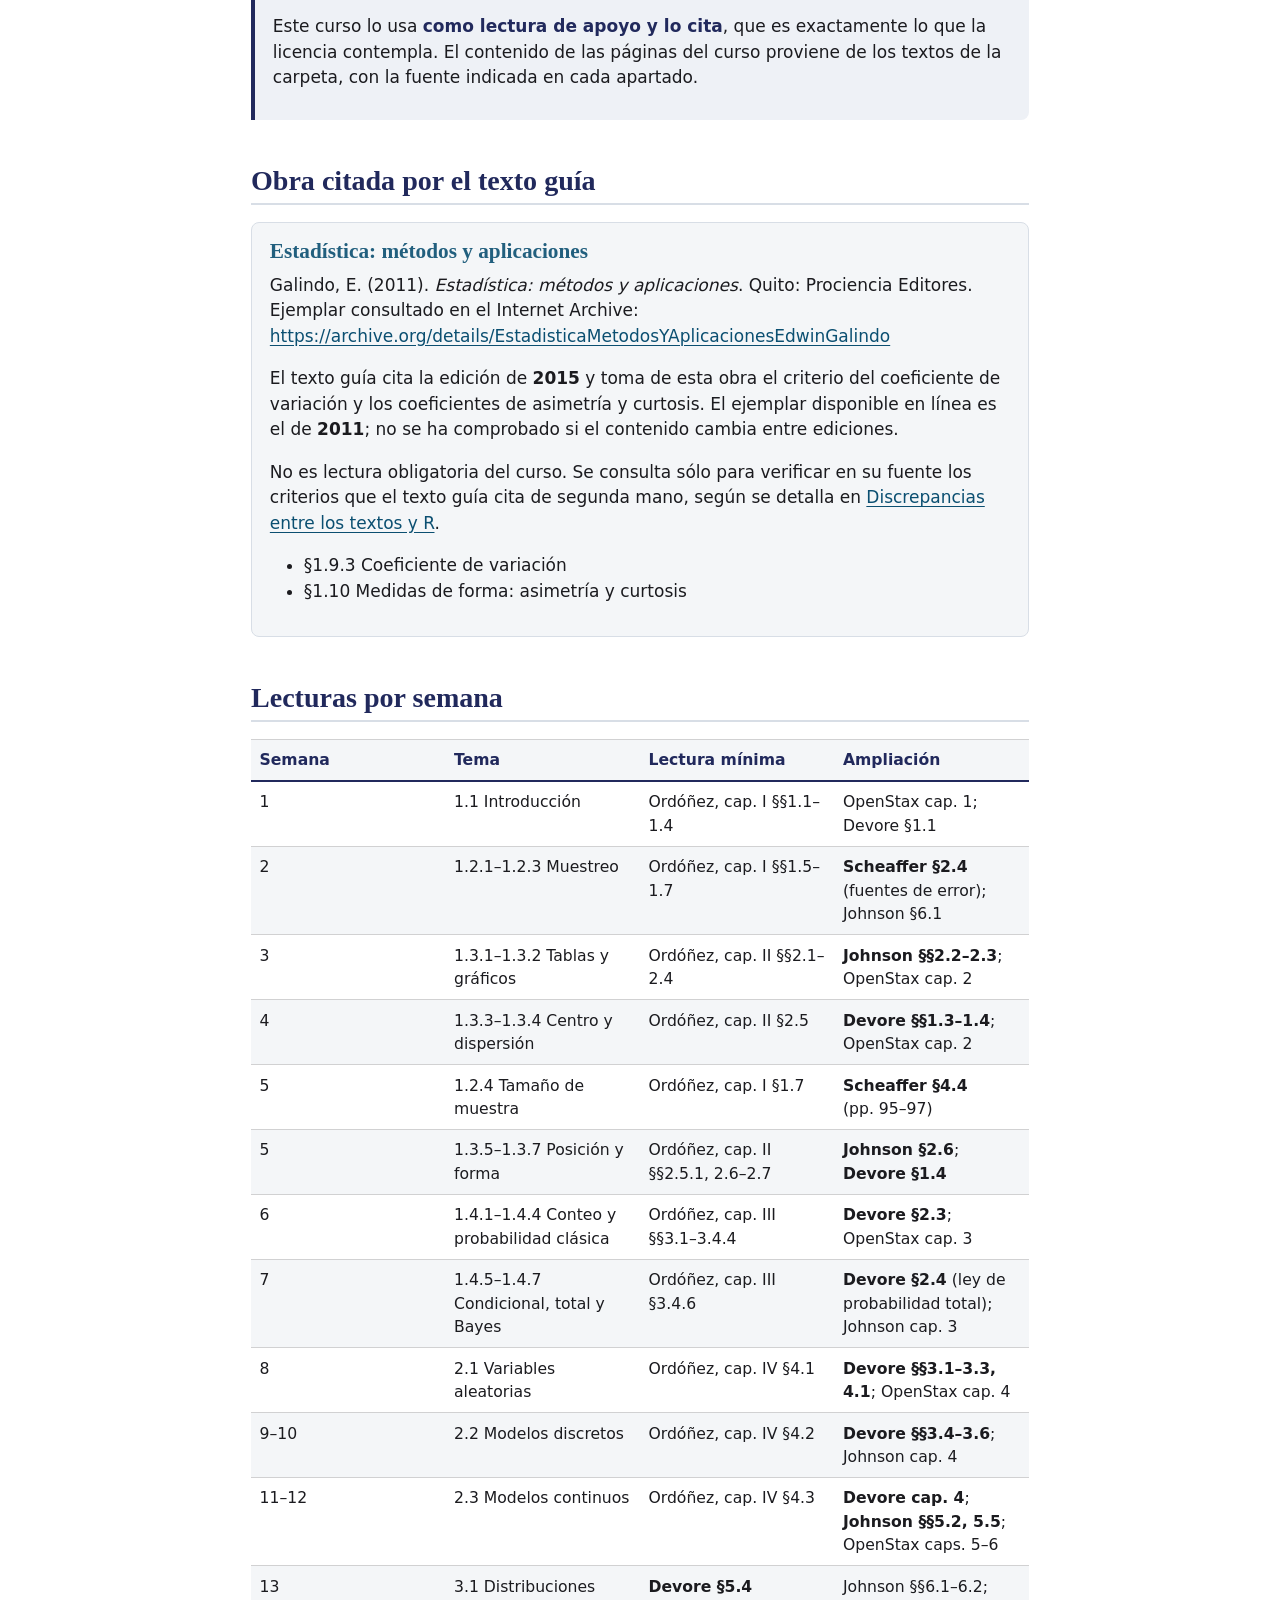
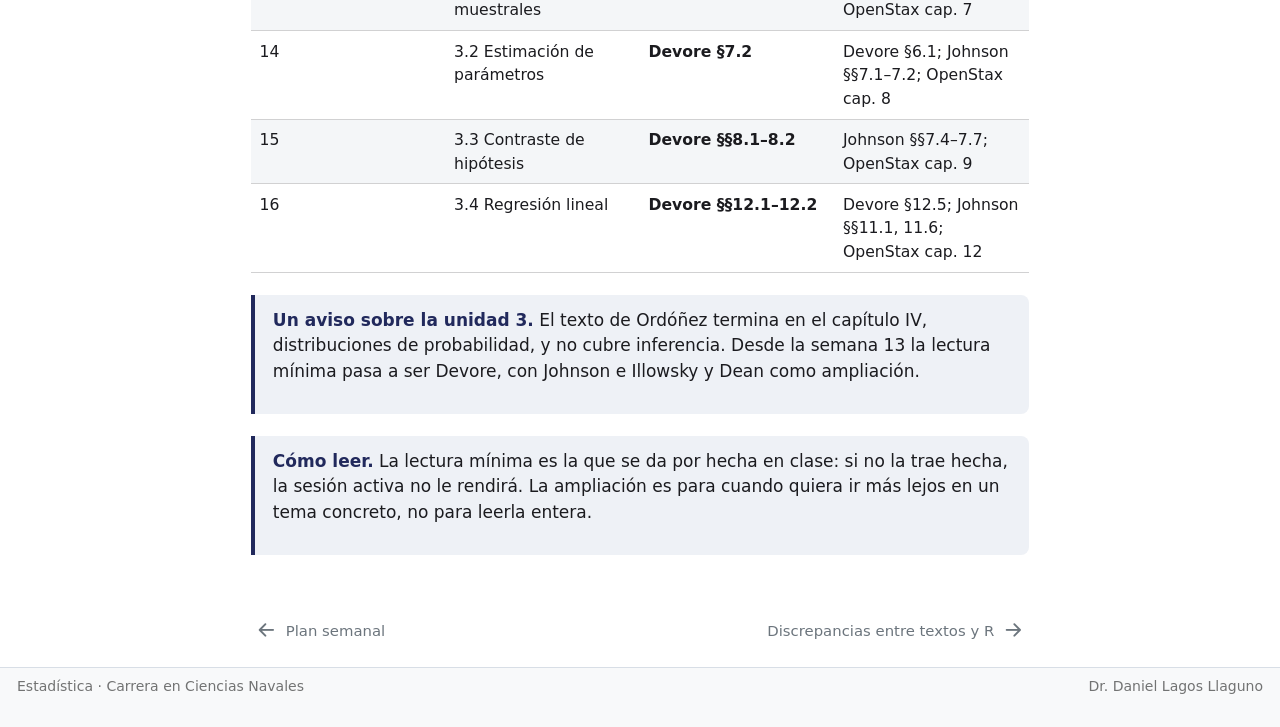
==== commit 78cd759b: "Built site for gh-pages" ====
--- a/bibliografia.html
+++ b/bibliografia.html
@@ -44,7 +44,7 @@
 <link href="site_libs/quarto-html/quarto-syntax-highlighting-15634bcf2e68342d4ad2dfa704d543f6.css" rel="stylesheet" id="quarto-text-highlighting-styles">
 <script src="site_libs/bootstrap/bootstrap.min.js"></script>
 <link href="site_libs/bootstrap/bootstrap-icons.css" rel="stylesheet">
-<link href="site_libs/bootstrap/bootstrap-19c3eee6a0a2d9d9e995021330c87b7f.min.css" rel="stylesheet" append-hash="true" id="quarto-bootstrap" data-mode="light">
+<link href="site_libs/bootstrap/bootstrap-e107ce07999bdcc513e4528d8371c7a3.min.css" rel="stylesheet" append-hash="true" id="quarto-bootstrap" data-mode="light">
 <script src="site_libs/quarto-contrib/live-runtime/live-runtime.js" type="module"></script>
 <link href="site_libs/quarto-contrib/live-runtime/live-runtime.css" rel="stylesheet">
 <script id="quarto-search-options" type="application/json">{
@@ -247,6 +247,12 @@
   <div class="sidebar-item-container"> 
   <a href="./unidad-3/tema-3-3.html" class="sidebar-item-text sidebar-link">
  <span class="menu-text">3.3 Contraste de hipótesis</span></a>
+  </div>
+</li>
+          <li class="sidebar-item">
+  <div class="sidebar-item-container"> 
+  <a href="./unidad-3/tema-3-4.html" class="sidebar-item-text sidebar-link">
+ <span class="menu-text">3.4 Regresión lineal</span></a>
   </div>
 </li>
       </ul>
@@ -483,8 +489,8 @@
 <tr class="odd">
 <td>16</td>
 <td>3.4 Regresión lineal</td>
-<td><strong>Devore cap. 12</strong></td>
-<td>Johnson cap. 11; OpenStax cap. 12</td>
+<td><strong>Devore §§12.1–12.2</strong></td>
+<td>Devore §12.5; Johnson §§11.1, 11.6; OpenStax cap. 12</td>
 </tr>
 </tbody>
 </table>
